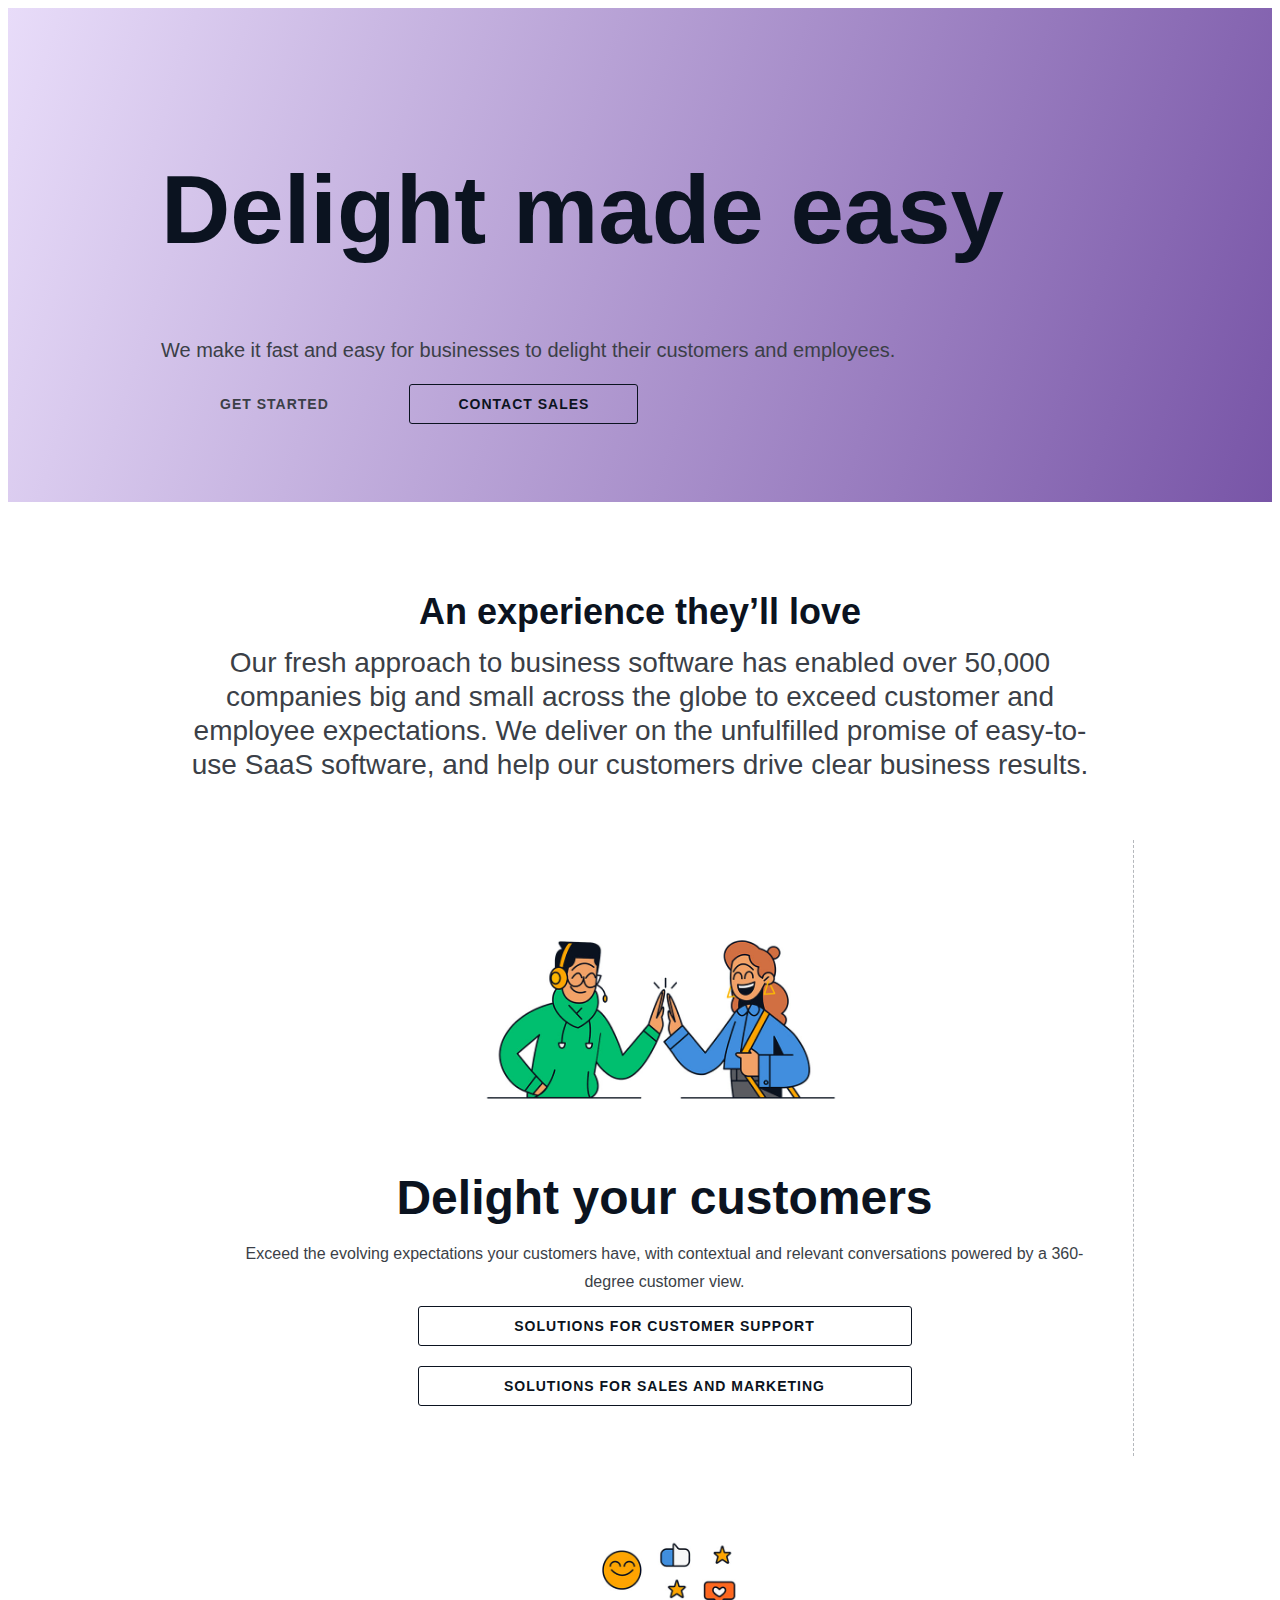
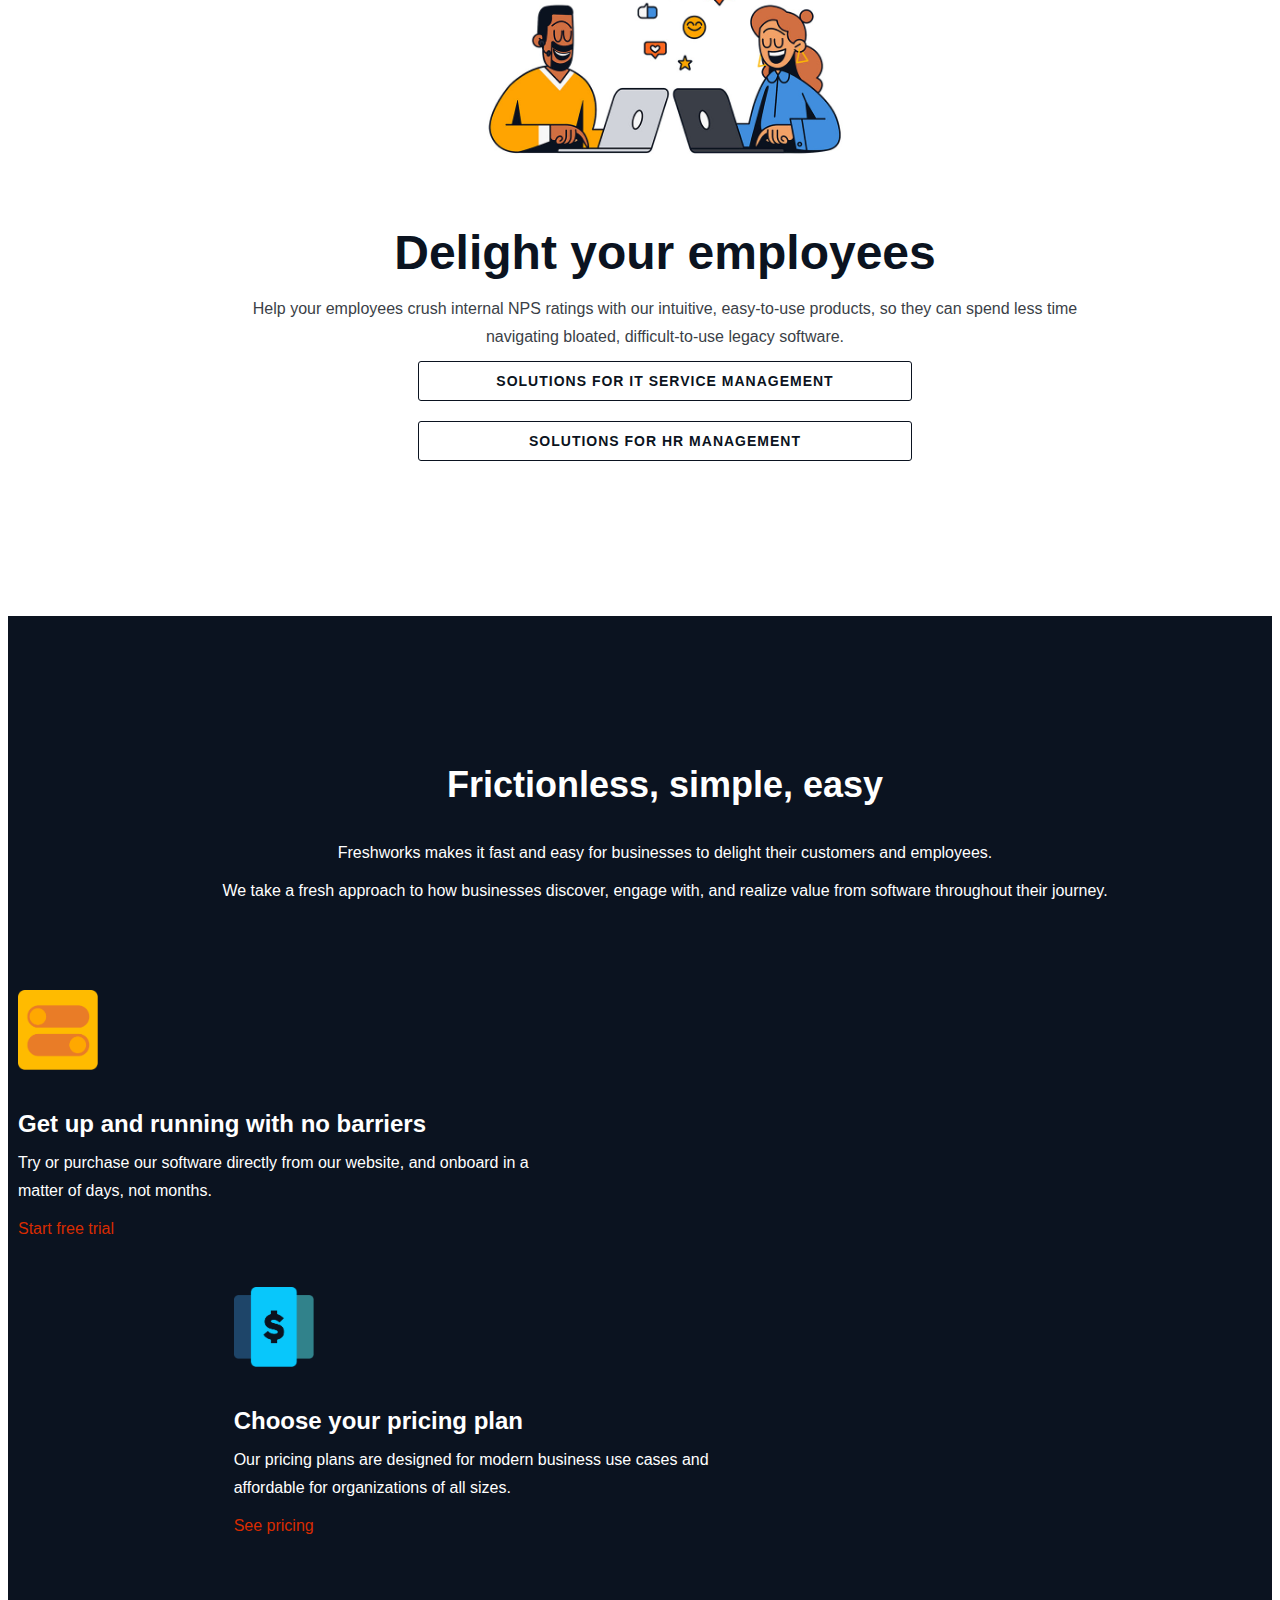
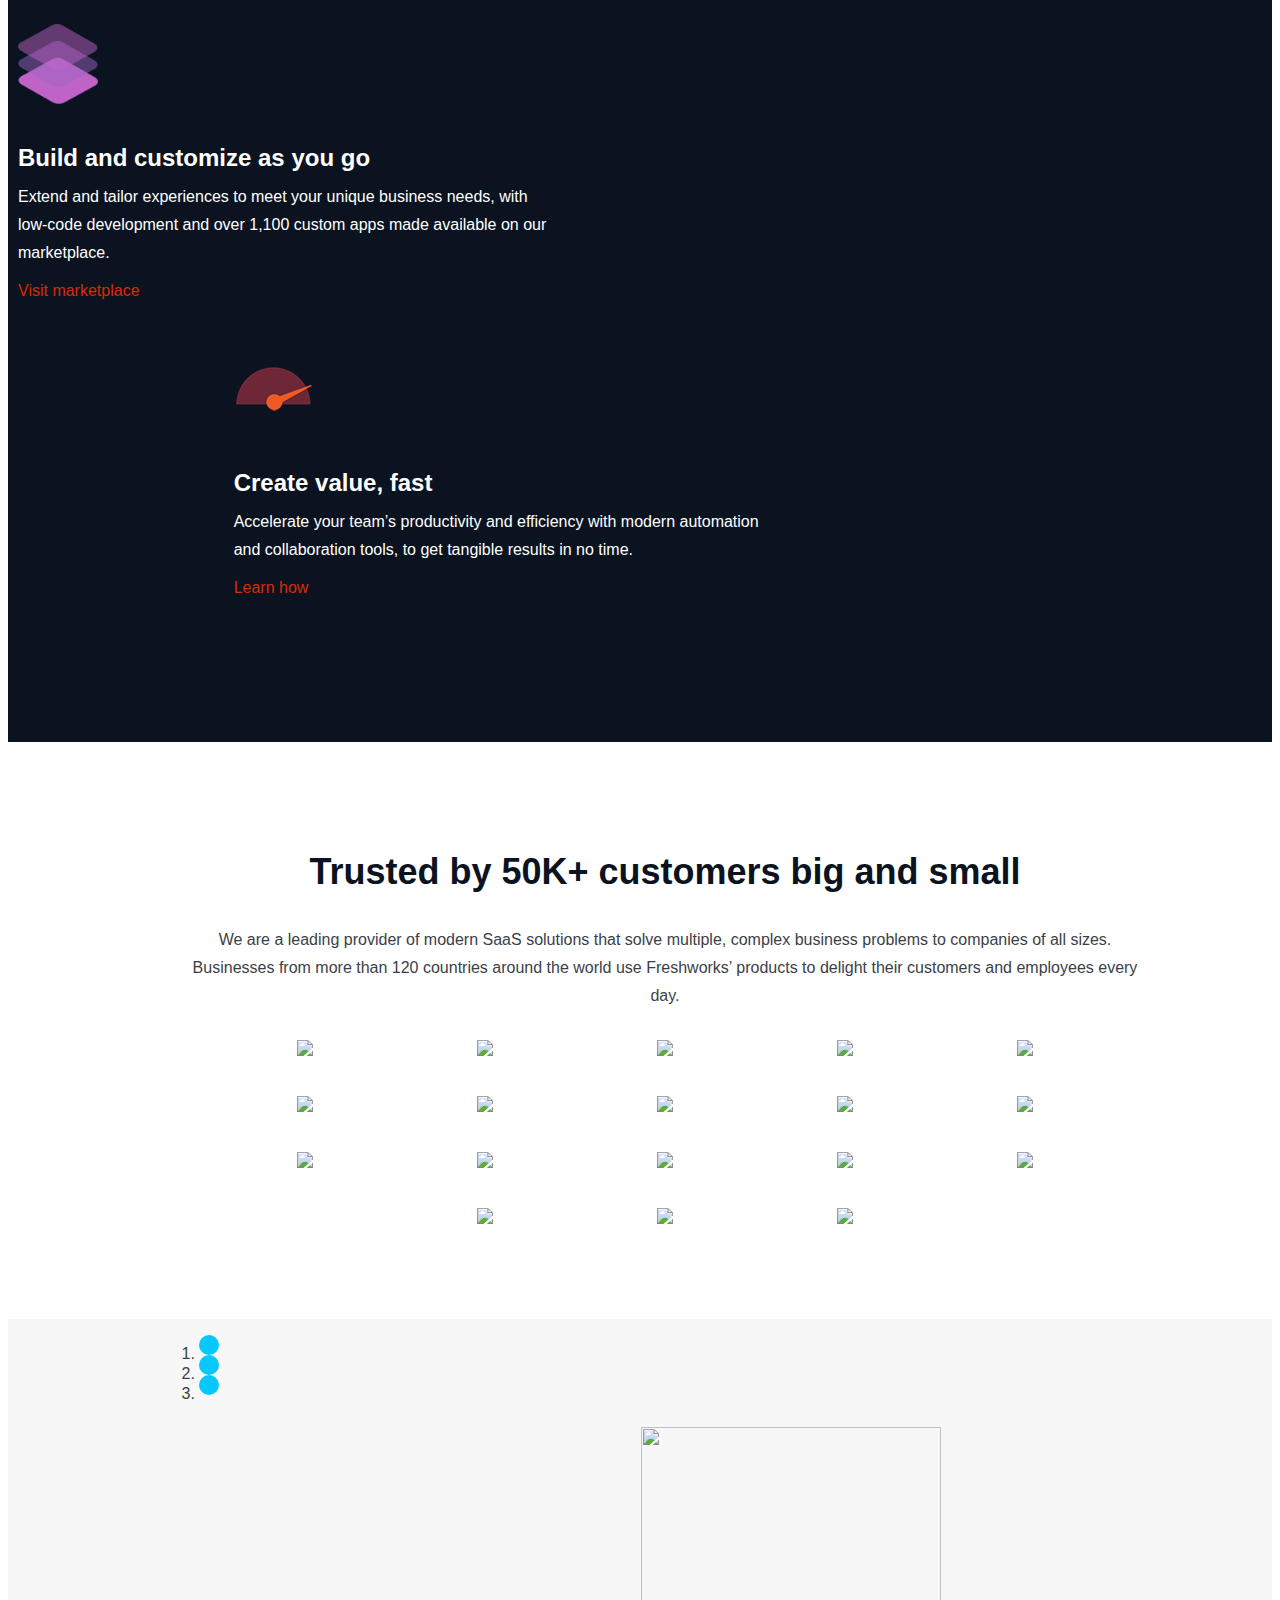
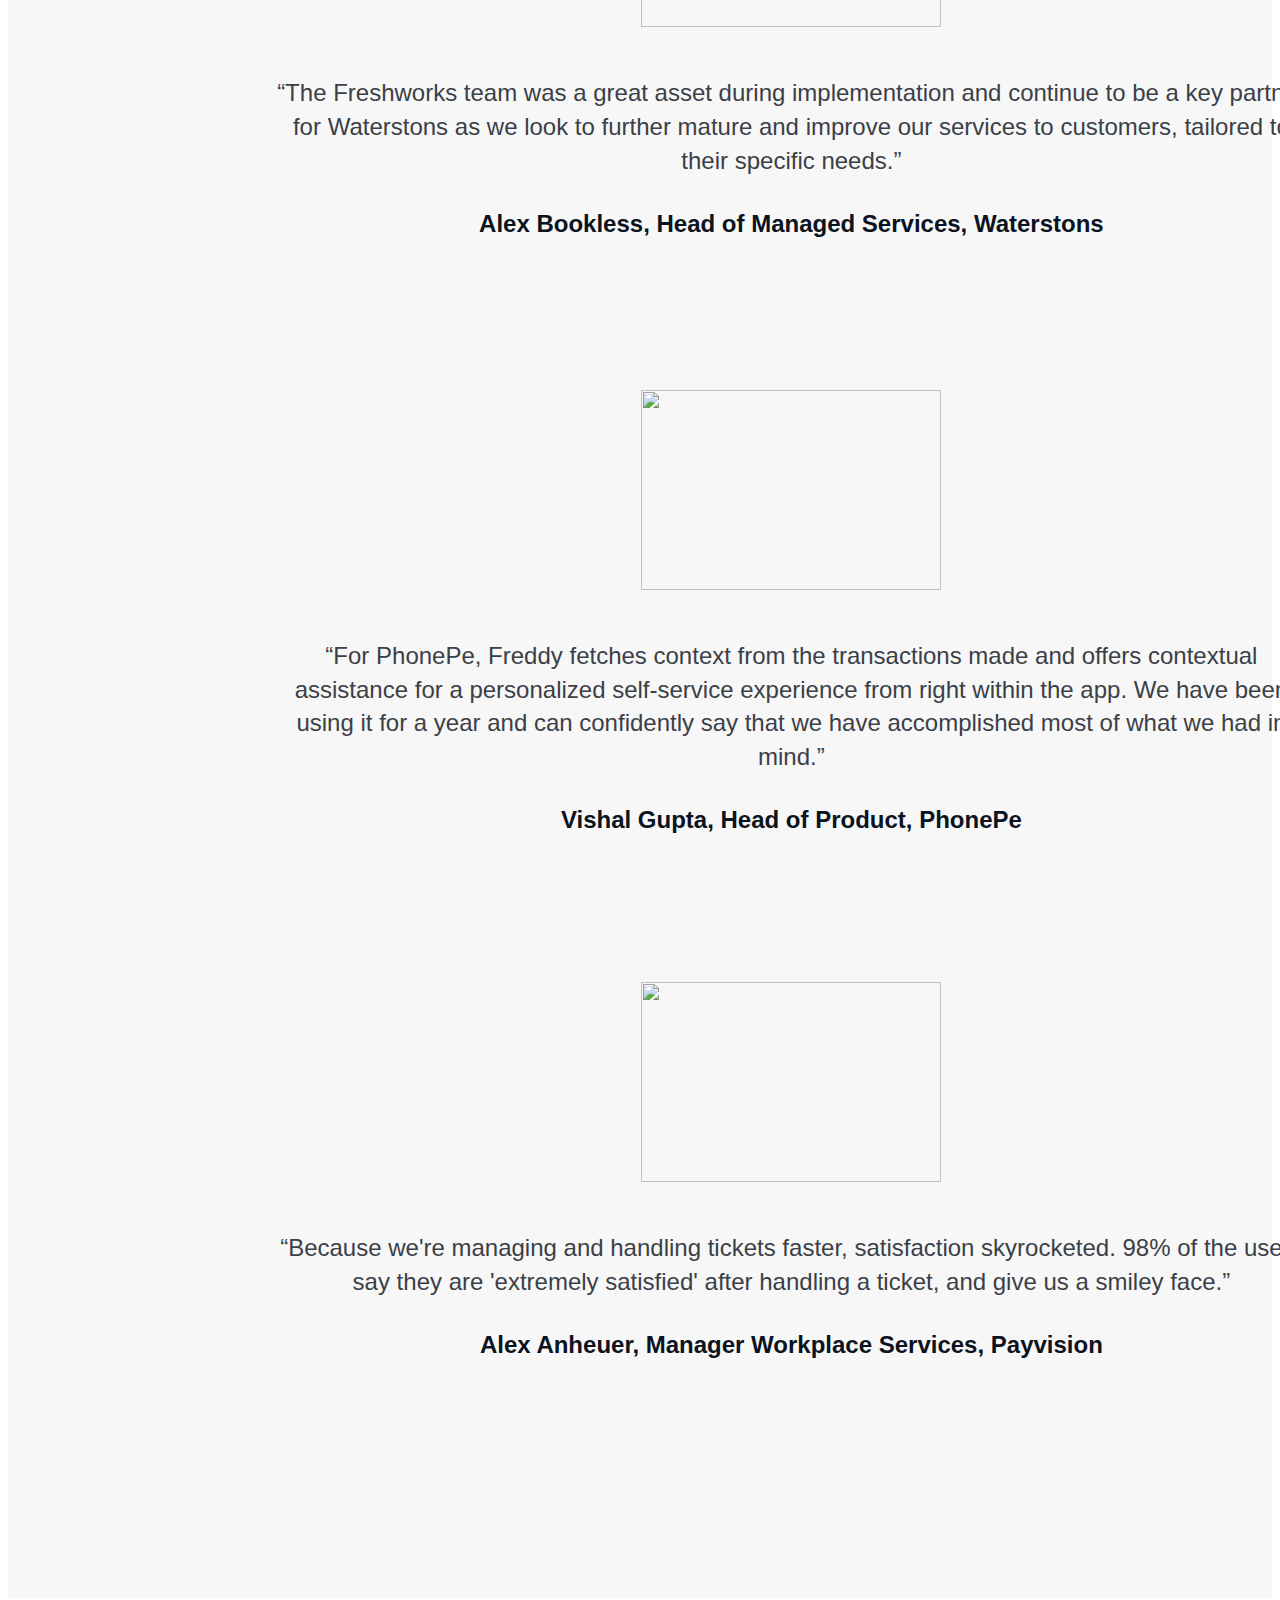
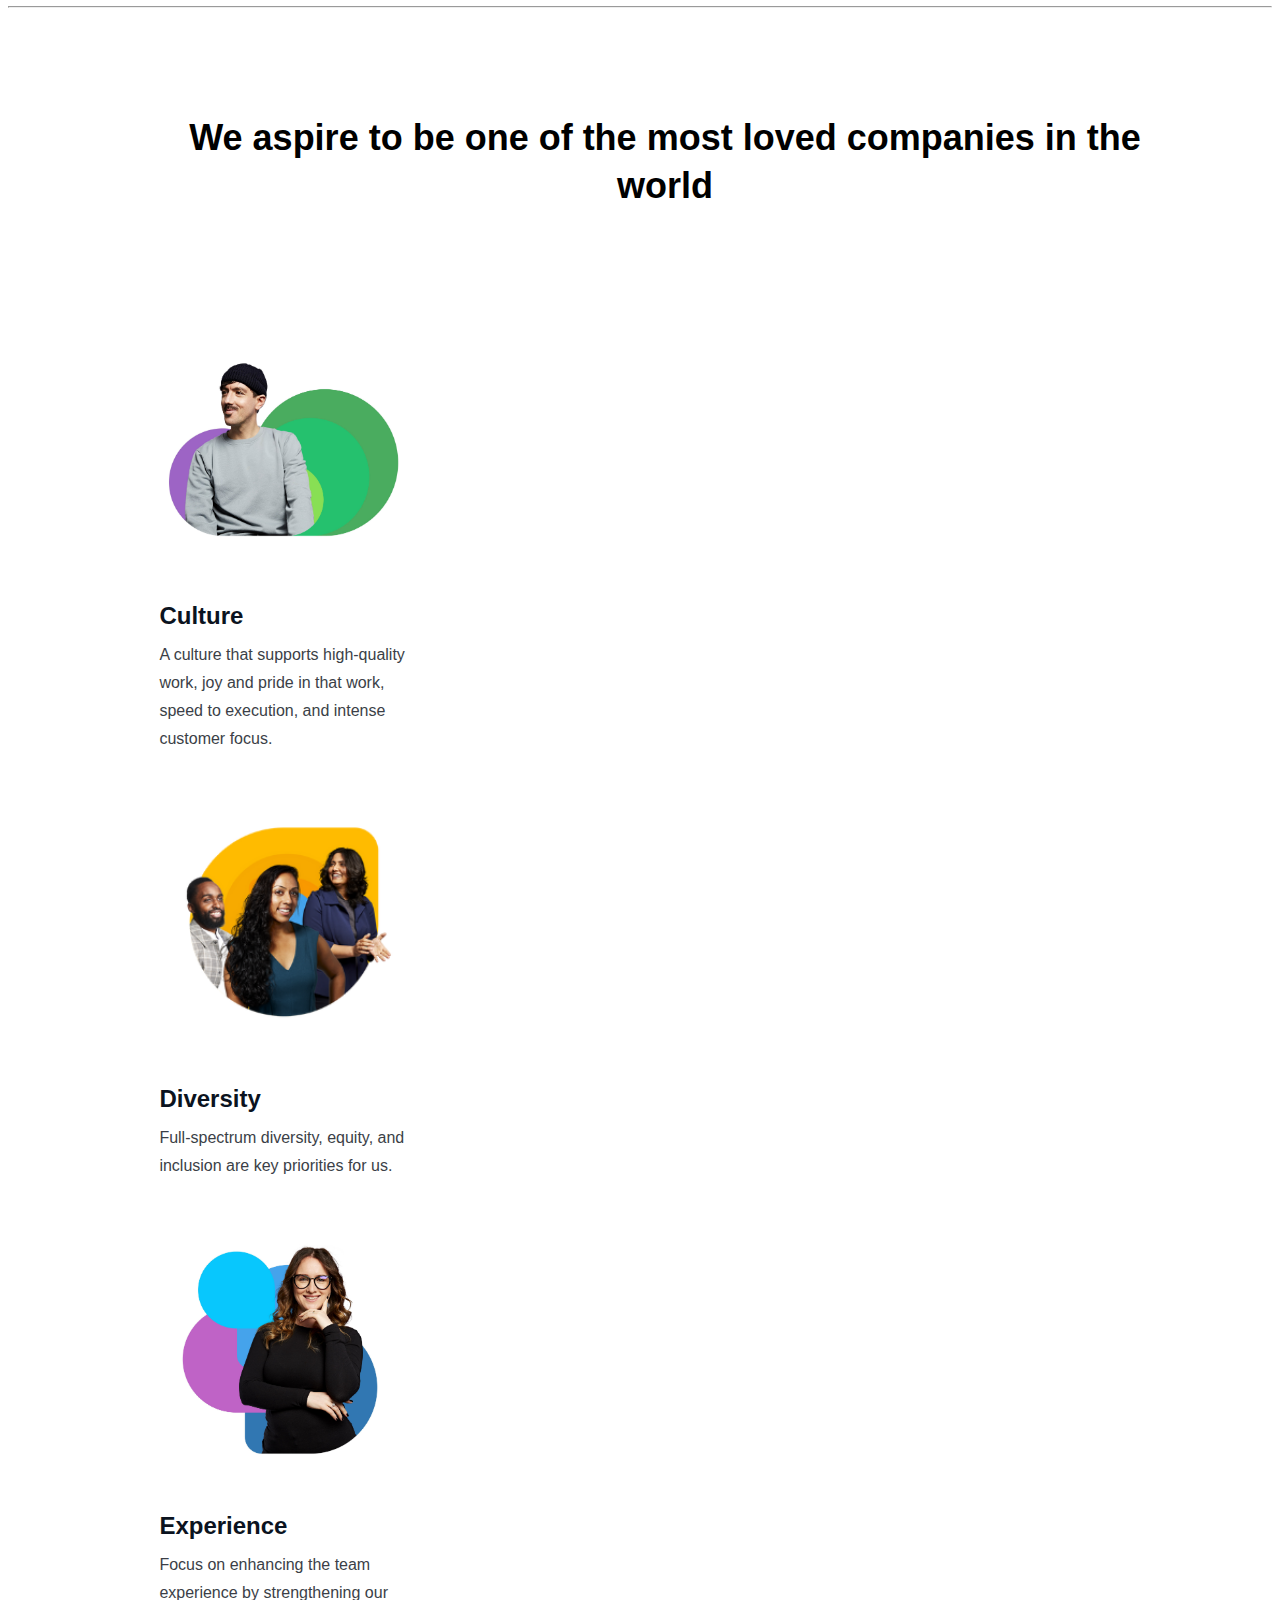
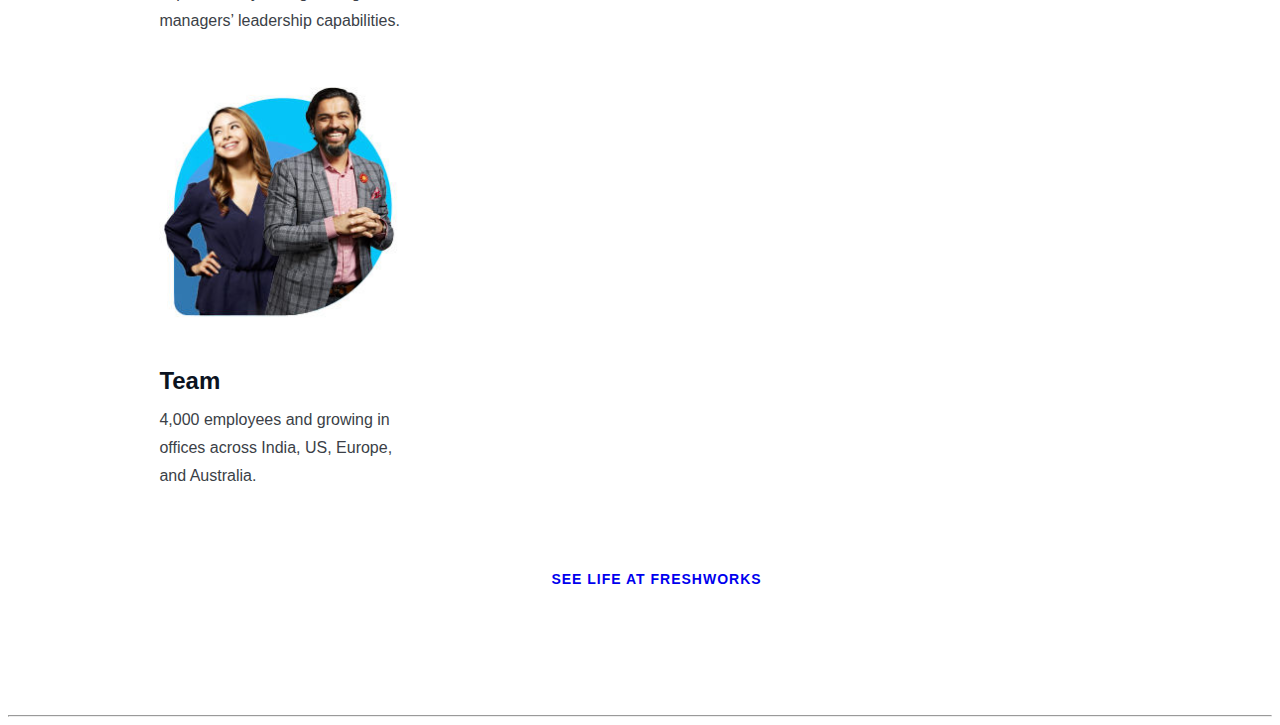
==== index.html @ 9b065e80 "section 6 updated" ====
<!DOCTYPE html>
<html lang="en">

<head>
    <meta charset="UTF-8">
    <meta http-equiv="X-UA-Compatible" content="IE=edge">
    <meta name="viewport" content="width=device-width, initial-scale=1.0 shrink-to-fit=no">
    <title>Freshworks</title>

    <!-- bootstrap scripts -->
    <link href="https://cdn.jsdelivr.net/npm/bootstrap@5.0.1/dist/css/bootstrap.min.css" rel="stylesheet"
        integrity="sha384-+0n0xVW2eSR5OomGNYDnhzAbDsOXxcvSN1TPprVMTNDbiYZCxYbOOl7+AMvyTG2x" crossorigin="anonymous">
    <script src="https://cdn.jsdelivr.net/npm/@popperjs/core@2.9.2/dist/umd/popper.min.js"
        integrity="sha384-IQsoLXl5PILFhosVNubq5LC7Qb9DXgDA9i+tQ8Zj3iwWAwPtgFTxbJ8NT4GN1R8p"
        crossorigin="anonymous"></script>
    <script src="https://cdn.jsdelivr.net/npm/bootstrap@5.0.1/dist/js/bootstrap.min.js"
        integrity="sha384-Atwg2Pkwv9vp0ygtn1JAojH0nYbwNJLPhwyoVbhoPwBhjQPR5VtM2+xf0Uwh9KtT"
        crossorigin="anonymous"></script>

    <!-- css style sheets -->
    <link rel="stylesheet" href="css/styles.css">
    <link rel="stylesheet" href="css/carousel.css">

    <!--font awesome-->
    <script src="https://kit.fontawesome.com/db76c3a070.js" crossorigin="anonymous"></script>
    <script>
        var slideIndex = 1;
        showSlides(slideIndex);

        function plusSlides(n) {
            showSlides(slideIndex += n);
        }

        function currentSlide(n) {
            showSlides(slideIndex = n);
        }

        function showSlides(n) {
            var i;
            var slides = document.getElementsByClassName("mySlides");
            var dots = document.getElementsByClassName("dot");
            if (n > slides.length) { slideIndex = 1 }
            if (n < 1) { slideIndex = slides.length }
            for (i = 0; i < slides.length; i++) {
                slides[i].style.display = "none";
            }
            for (i = 0; i < dots.length; i++) {
                dots[i].className = dots[i].className.replace(" active", "");
            }
            slides[slideIndex - 1].style.display = "block";
            dots[slideIndex - 1].className += " active";
        }
    </script>
</head>

<body>
    <section class="class1">
        <div style="height: 100; width: 100%;" class="bg-img"></div>
        <div class="std-page">
            <div class="row start">
                <div class="col-md-6">
                    <h1>Delight made easy</h1>
                    <p class="start-text">We make it fast and easy for businesses to delight their customers and
                        employees.</p>
                    <div class="mt-md">
                        <a class="button btn btn-dark">GET STARTED</a>
                        <a class="button  btn btn-outline-dark">CONTACT SALES</a>
                    </div>
                </div>
                <div class="col-md-6">
                    <img class="img-fluid responsive original-img fadein" src="images/girl-with-phone.png" alt="">
                </div>
            </div>
        </div>
    </section>
    <section class="class2">
        <div class="container">
            <h2 class="align-h2">An experience they’ll love</h2>
            <p class="para-section-2">Our fresh approach to business software has enabled over 50,000 companies big and
                small across the globe
                to
                exceed customer and employee expectations. We deliver on the unfulfilled promise of easy-to-use SaaS
                software, and help our customers drive clear business results.</p>
            <div class="std-page container">
                <div class="row row-margin">
                    <div class="col-lg-6 divider-right mb-md">
                        <div class="wrap wrap-no-hover two-column">
                            <div style="overflow: hidden;" class="wrap-section-2-img"><img
                                    style=" max-width: 100%; height: auto; " class="responsive"
                                    src="images/customers.jpg" alt="customers"></div>
                            <h2 class="h2-section2 align-h2">Delight your customers</h2>
                            <p>Exceed the evolving expectations your customers have, with contextual and relevant
                                conversations
                                powered by a 360-degree customer view.</p>
                            <a href="#" class="button btn btn-outline-primary btn-lg btn-block btn-white">SOLUTIONS FOR
                                CUSTOMER SUPPORT</a>
                            <a href="#" class="button btn btn-outline-primary btn-lg btn-block btn-white">SOLUTIONS FOR
                                SALES AND MARKETING</a>
                        </div>

                    </div>
                    <div class="col-lg-6 mb-md">
                        <div class="wrap wrap-no-hover two-column">
                            <div style="overflow: hidden;" class="wrap-section-2-img"><img
                                    style=" max-width: 100%; height: auto; " class="responsive"
                                    src="images/employees.jpg" alt="employees"></div>
                            <h2 class="h2-section2 align-h2">Delight your employees</h2>
                            <p>Help your employees crush internal NPS ratings with our intuitive, easy-to-use products,
                                so
                                they
                                can spend less time navigating bloated, difficult-to-use legacy software.</p>
                            <a href="#" class="button btn btn-outline-primary btn-lg btn-block btn-white">SOLUTIONS FOR
                                IT SERVICE MANAGEMENT</a>
                            <a href="#" class="button btn btn-outline-primary btn-lg btn-block btn-white">SOLUTIONS FOR
                                HR MANAGEMENT</a>
                        </div>


                    </div>
                </div>
            </div>
        </div>
    </section>
    <!-- --------------------------------SECTION 3  STARTS---------------------------------- -->
    <section class="class3  section-3-spacing">
        <div class="space std-page container ">
            <div class="sec3-heading">
                <h2>Frictionless, simple, easy</h2>
                <p>Freshworks makes it fast and easy for businesses to delight their customers and
                    employees.</p>
                <p>We take a fresh approach to how businesses discover, engage with, and realize
                    value from software throughout their journey.</p>
            </div>
            <div class="row row-margin">
                <div class=" col-md-5  l-col-widget ">
                    <img class="col-image col-image-small" src="images/free-trial.png">
                    <div class="  ">
                        <h4>Get up and running with no barriers</h4>
                        <p>Try or purchase our software directly from our website, and onboard in a matter of days, not
                            months.</p>
                        <p><a href="#"><span class="forward-link link mt-xs">Start
                                    free trial <i class="icon fas fa-arrow-right"></i></span></a></p>
                    </div>
                </div>
                <div class="col-md-5  l-col-widget  col-md-offset-2 ">
                    <img class="col-image col-image-small" src="images/pricing.png">
                    <div class="  ">
                        <h4>Choose your pricing plan</h4>
                        <p>Our pricing plans are designed for modern business use cases and affordable for organizations
                            of all sizes.</p>

                        <p><a href="#"><span class="forward-link link mt-xs">See
                                    pricing <i class="icon fas fa-arrow-right"></i></span></a></p>
                    </div>
                </div>
            </div>
            <div class="row row-margin">
                <div class="col-md-5 l-col-widget ">
                    <img class="col-image col-image-small" src="images/marketplace.png">
                    <div class="  ">
                        <h4>Build and customize as you go</h4>
                        <p>Extend and tailor experiences to meet your unique business needs, with low-code development
                            and over 1,100 custom apps made available on our marketplace.</p>
                        <p><a href="#"><span class="forward-link link mt-xs">Visit&nbsp;marketplace <i
                                        class="icon fas fa-arrow-right"></i></span></a></p>
                    </div>
                </div>
                <div class="col-md-5 l-col-widget  col-md-offset-2">
                    <img class="col-image col-image-small" src="images/efficiency.png">
                    <div class="  ">
                        <h4>Create value, fast</h4>
                        <p>Accelerate your team’s productivity and efficiency with modern automation and collaboration
                            tools, to get tangible results in no time.</p>
                        <p><a href="#"><span class="forward-link link mt-xs">Learn
                                    how <i class="icon fas fa-arrow-right"></i></span></a></p>
                    </div>
                </div>
            </div>
        </div>
    </section>
    <!-- --------------------------------SECTION 3  ENDS---------------------------------- -->

    <!-- --------------------------------SECTION 4  STARTS---------------------------------- -->

    <section class="class4 ">
        <div class="std-page container sec-width">
            <div class="l-section-heading align-center">
                <h2>Trusted by 50K+ customers big and small</h2>
                <p>We are a leading provider of modern SaaS solutions that solve multiple, complex business problems to
                    companies of all sizes. Businesses from more than 120 countries around the world use Freshworks’
                    products to delight their customers and employees every day.</p>
            </div>
            <div class="banners">
                <div class="banner">
                    <div class="lazy-image-wrapper loaded" style="">
                        <img class="original-image fadeIn   " src="images/logo-pearson.png ">
                    </div>
                </div>
                <div class="banner">
                    <div class="lazy-image-wrapper loaded" style="">
                        <img class="original-image fadeIn   " src="images/logo-brewdog.png">
                    </div>
                </div>
                <div class="banner">
                    <div class="lazy-image-wrapper loaded" style="">
                        <img class="original-image fadeIn   " src="images/logo-bridgestone.png">
                    </div>
                </div>
                <div class="banner">
                    <div class="lazy-image-wrapper loaded" style="">
                        <img class="original-image fadeIn   " src="images/logo-buying-show.png">
                    </div>
                </div>
                <div class="banner">
                    <div class="lazy-image-wrapper loaded" style="">
                        <img class="original-image fadeIn   " src="images/logo-klarna.png">
                    </div>
                </div>
                <div class="banner">
                    <div class="lazy-image-wrapper loaded" style="">
                        <img class="original-image fadeIn   " src="images/logo-vicemg.png">
                    </div>
                </div>
                <div class="banner">
                    <div class="lazy-image-wrapper loaded" style="">
                        <img class="original-image fadeIn   " src="images/logo-deichmann.png">
                    </div>
                </div>
                <div class="banner">
                    <div class="lazy-image-wrapper loaded" style="">
                        <img class="original-image fadeIn   " src="images/logo-waterstons.png">
                    </div>
                </div>
                <div class="banner">
                    <div class="lazy-image-wrapper loaded" style="">
                        <img class="original-image fadeIn   " src="images/logo-fiverr.png">
                    </div>
                </div>
                <div class="banner">
                    <div class="lazy-image-wrapper loaded" style="">
                        <img class="original-image fadeIn   " src="images/logo-exabytes.png">
                    </div>
                </div>
                <div class="banner">
                    <div class="lazy-image-wrapper loaded" style="">
                        <img class="original-image fadeIn   " src="images/logo-GF.png">
                    </div>
                </div>
                <div class="banner">
                    <div class="lazy-image-wrapper loaded" style="">
                        <img class="original-image fadeIn   " src="images/logo-multichoice.png">
                    </div>
                </div>
                <div class="banner">
                    <div class="lazy-image-wrapper loaded" style="">
                        <img class="original-image fadeIn   " src="images/logo-bluenile.png">
                    </div>
                </div>
                <div class="banner">
                    <div class="lazy-image-wrapper loaded" style="">
                        <img class="original-image fadeIn   " src="images/logo-teamviewer.png">
                    </div>
                </div>
                <div class="banner">
                    <div class="lazy-image-wrapper loaded" style="">
                        <img class="original-image fadeIn   " src="images/logo-engel.png">
                    </div>
                </div>
                <div class="banner">
                    <div class="lazy-image-wrapper loaded" style="">
                        <img class="original-image fadeIn   " src="images/logo-itv.png">
                    </div>
                </div>
                <div class="banner">
                    <div class="lazy-image-wrapper loaded" style="">
                        <img class="original-image fadeIn   " src="images/logo-delivery.png">
                    </div>
                </div>
                <div class="banner">
                    <div class="lazy-image-wrapper loaded" style="">
                        <img class="original-image fadeIn   " src="images/logo-katz-media.png">
                    </div>
                </div>
            </div>
        </div>
    </section>
    <!-- --------------------------------SECTION 4  ENDS---------------------------------- -->

    <!-- --------------------------------SECTION 5 STARTS---------------------------------- -->

    <section class=" sec-pb light-grey">
        <div class="class5 std-page container align-center">
            <div id="carouselExampleDark" class="carousel testimonial-home carousel-dark slide" data-bs-ride="carousel">

                <ol class="carousel-indicators">
                    <li data-bs-target="#carouselExampleDark" data-bs-slide-to="0" class="active" aria-current="true"
                        aria-label="Slide 1"></li>
                    <li data-bs-target="#carouselExampleDark" data-bs-slide-to="1" aria-label="Slide 2"></li>
                    <li data-bs-target="#carouselExampleDark" data-bs-slide-to="2" aria-label="Slide 3"></li>
                </ol>
                <div class="carousel-inner" style="height: 467.516px;">
                    <div class="carousel-item active" data-bs-interval="10000" style="height: 483.516px;">
                        <div class="row testimonial-card all-center">
                            <div class="col-md-12 testimonial-content">
                                <div class="testimonial-logo all-center">
                                    <!-- <img src="images/asset6.png" alt=""> -->
                                    <img style="width:300px;height:200px" class="img-fluid user-logo"
                                        src="images/user-logo1.PNG" alt="">
                                    <!-- <img src="images/asset7.png" alt=""> -->
                                </div>
                                <p class="testimonial-quote">
                                    “The Freshworks team was a great asset during implementation and continue to be a
                                    key partner for Waterstons as we look to further mature and improve our services to
                                    customers, tailored to their specific needs.”
                                </p>
                                <div class="col-md-10 col-md-offset-1 testimonial-author">
                                    <h6 class="author-name align-center">Alex Bookless, Head of Managed Services,
                                        Waterstons</h6>
                                </div>
                            </div>
                        </div>



                    </div>
                    <div class="carousel-item" data-bs-interval="2000">
                        <div class="row testimonial-card all-center">
                            <div class="col-md-12 testimonial-content">
                                <div class="testimonial-logo all-center">
                                    <!-- <img src="images/asset6.png" alt=""> -->
                                    <img style="width:300px;height:200px" class="img-fluid user-logo"
                                        src="images/user-logo2.PNG" alt="">
                                    <!-- <img src="images/asset7.png" alt=""> -->
                                </div>
                                <p class="testimonial-quote">
                                    “For PhonePe, Freddy fetches context from the transactions made and offers
                                    contextual assistance for a personalized self-service experience from right within
                                    the app. We have been using it for a year and can confidently say that we have
                                    accomplished most of what we had in mind.”
                                </p>
                                <div class="col-md-10 col-md-offset-1 testimonial-author">
                                    <h6 class="author-name align-center">Vishal Gupta, Head of Product, PhonePe</h6>
                                </div>
                            </div>
                        </div>


                    </div>
                    <div class="carousel-item">

                        <div class="row testimonial-card all-center">
                            <div class="col-md-12 testimonial-content">
                                <div class="testimonial-logo all-center">
                                    <!-- <img src="images/asset6.png" alt=""> -->
                                    <img style="width:300px;height:200px" class="img-fluid user-logo"
                                        src="images/user-logo3.PNG" alt="">
                                    <!-- <img src="images/asset7.png" alt=""> -->
                                </div>
                                <p class="testimonial-quote">
                                    “Because we're managing and handling tickets faster, satisfaction skyrocketed. 98%
                                    of the users say they are 'extremely satisfied' after handling a ticket, and give us
                                    a smiley face.”
                                </p>
                                <div class="col-md-10 col-md-offset-1 testimonial-author">
                                    <h6 class="author-name align-center">Alex Anheuer, Manager Workplace Services,
                                        Payvision</h6>
                                </div>
                            </div>
                        </div>

                    </div>
                </div>

            </div>
        </div>
    </section>
    <!-- --------------------------------SECTION 5  ENDS---------------------------------- -->
    <hr>
    <!-- <section class="class6"></section> -->
    <section id="" class="class6" >
        <div class="std-page container ">
            <div class="sec6-heading">
                <h2 class="align-center">We aspire to be one of the most loved companies in the world</h2>
            </div>
            <div class="row align-left">
                <div class="l-col-widget  col-md-3   col-sm-6">
                    <img class="icon-text-image icon-text-image-medium"
                        src="images/culture.jpg">
                    <div class="  feature-description-text-d">
                        <h4>Culture</h4>
                        <p>A culture that supports high-quality work, joy and pride in that work, speed to execution,
                            and intense customer focus.</p>
                    </div>
                </div>
                <div class="l-col-widget   col-md-3  col-sm-6">
                    <img class="icon-text-image icon-text-image-medium"
                        src="images/diversity.png">
                    <div class="  ">
                        <h4>Diversity</h4>
                        <p>Full-spectrum diversity, equity, and inclusion are key priorities for us.</p>
                    </div>
                </div>
                <div class="l-col-widget  col-md-3 col-sm-6">
                    <img class="icon-text-image icon-text-image-medium"
                        src="images/experience.jpg">
                    <div class="  ">
                        <h4>Experience</h4>
                        <p>Focus on enhancing the team experience by strengthening our managers’ leadership
                            capabilities.</p>
                    </div>
                </div>
                <div class="l-col-widget  col-md-3 col-sm-6">
                    <img class="icon-text-image icon-text-image-medium"
                        src="images/Team.jpg">
                    <div class="  ">
                        <h4>Team</h4>
                        <p>4,000 employees and growing in offices across India, US, Europe, and Australia.</p>
                    </div>
                </div>
            </div>
            <div class="align-center ">
                <a  class="button btn btn-dark button-space"  href="#"> See life
                    at freshworks</a>
            </div>
        </div>
    </section>
    <hr>
    <section class="class7"></section>
    <section class="class8"></section>
</body>

</html>
---- css/styles.css ----
/* *,::after,::before{
  box-sizing:inherit;
} */
body {
  font-family: Helvetica, sans-serif;
  font-weight: 400;
  font-style: normal;
  font-size: 1rem;
  line-height: 1.75;
  color: #3b3f47;
}
p {
  font-family: Helvetica, sans-serif;
  font-weight: 400;
  font-style: normal;
  font-size: 1rem;
  line-height: 1.75;
  color: #3b3f47;
  margin: 10px 0;
}
h1 {
  font-family: Helvetica, sans-serif;
  font-size: 6rem;
  line-height: 1.1;
  font-weight: 700;
  color: #0b1320;
  font-style: normal;
}
h2 {
  font-size: 1.75rem;
  line-height: 2.125rem;
  line-height: 1.25;
  font-family:  Helvetica, sans-serif;
  font-weight: 700;
  font-style: normal;
  color: #0b1320;
}
h3,
h4 {
  font-size: 1.5rem;
  line-height: 1.25;
}
h4 ,h6  {
  font-weight: 500;
  color: #0b1320;
  font-family: Helvetica, sans-serif;
  font-weight: 600;
  font-style: normal;
  margin: 10px 0;
}
img {
  width: 100%;
  max-width: 45rem;
  margin: auto;
}
/* SECTION 1----STARTING PART(start) */
.std-page {
  margin-left: auto;
  margin-right: auto;
  width: 100%;
}
.class1 {
  /* margin-top: 100px;
  margin-right: 100px; */
  position: relative;
}

.start {
  margin: 0% 12.1% 0%;
  padding-top: 6%;
}
.start-left-box {
  /* padding: 0 100px 40px; */
  padding: 0px 100px 100px;
  position: relative;
  bottom: 50px;
}
.start-right-img {
  text-align: left;
  justify-content: center;
}

.start-text {
  font-family: Helvetica, sans-serif;
  font-weight: 400;
  font-style: normal;
  font-size: 1.25rem;
  line-height: 1.4;
  color: #3b3f47;
}
.start-text > p {
  color: #3b3f47;
  font-size: 0.875rem;
  margin: 0;
}
.bg-img {
  /* background-image: url("../../images/bg-img.png"); */
  background: linear-gradient(
    108deg,
    rgba(232, 220, 249, 1) 0%,
    rgba(120, 85, 167, 1) 100%
  );
  background-size: cover !important;
  position: absolute;
  width: 100%;
  bottom: 0;
  top: 0;
  background-repeat: no-repeat;
  background-size: cover;
  z-index: -9;
}
.responsive img {
  width: 100%;
  height: auto;
}
.wrap-img {
  position: relative;
  overflow: hidden;
  transform: translateZ(0);
  filter: blur(2px);
  line-height: 0;
  margin-top: -97px;
  right: 100px;
  /* animation: blur 2s linear 0.25s ; */
}
.wrap-img .img-align-bottom {
  position: absolute;
  bottom: 100px;
  vertical-align: bottom;
}
.wrap-img.loaded {
  filter: blur(0);
  background-image: none !important;
}
/* .wrap-img .original-img {
  position: absolute;
  top: 0;
  opacity: 0;
  z-index: -100;
} */
.fadein {
  animation: fadein 125ms ease-in;
}
@keyframes fadein {
  0% {
    opacity: 0;
  }
  100% {
    opacity: 1;
  }
}
/* BUTTONS */
.mt-md {
  margin-top: 20px;
}
a,
a:focus,
a:visited {
  text-decoration: none;
}

.button {
  text-transform: uppercase;
  margin: 0 17px 0 0;
  padding: 5px 21px;
  font-family: Helvetica, sans-serif;
  font-weight: 600;
  font-size: 14px;
  line-height: 28px;
  font-style: normal;
  cursor: pointer;
  border: none;
  outline: 0;
  border-radius: 3px;
  text-align: center;
  letter-spacing: 1px;
  text-transform: uppercase;
  display: inline-block;
  transition: background-color 0.15s ease-in;
  white-space: normal;
  min-width: 185px;
}
.button.btn-dark {
  line-height: 29px;
}
.btn-outline-dark {
  color: #0b1320;
  border-color: #0b1320;
  border-style: solid;
  border-width: 1px;
  font-size: 0.875rem;
}
.btn-outline-dark:hover {
  /* padding: 8px 28px; */
  border: 2px solid #0b1320;
  background-color: transparent;
  color: #0b1320;
}

.btn-dark:hover {
  background-color: #202738;
}
/* END OF BUTTONS */

/* RESPONSIVE STARTER PART */
@media only screen and (min-width: 446px) {
  .button {
    display: inline-block;
  }
}
@media only screen and (max-width: 506px) {
  .btn-outline-dark {
    margin-bottom: 100px;
  }
}

@media only screen and (max-width: 940px) {
  h1 {
    font-size: 2.625rem;
    line-height: 1.29;
  }
  .bg-img {
    width: 500px;
  }
  .start-left-box {
    padding: 0%;
  }
  .btn-outline-dark {
    margin-top: 10px;
    margin-bottom: 10px;
  }
}
@media only screen and (max-width: 1226px) and (min-width: 960px) {
  .start-left-box {
    /* padding-right: 3%; */
  }
  .btn-outline-dark {
    margin-top: 10px;
    margin-bottom: 50px;
  }
}
@media only screen and (min-width: 960px) /*60rem*/ {
  h1 {
    /* font-size: 2.625rem; */
    line-height: 1.29;
  }
  /* .std-page{
    max-width: 1140px;
  } */
  .start-left-box {
    padding-right: 3%;
  }
  h2 {
    font-size: 2.25rem;
    line-height: 1.33;
  }
  h3 {
    font-size: 1.75rem;
    line-height: 1.14;
  }
}

@media only screen and (min-width: 1226px) {
  .button {
    margin-bottom: 50px;
  }
  .btn-2 {
    margin-bottom: -50px;
  }
}

.l-col-widget {
  margin-bottom: 40px;
}

/* SECTION 2  */
.class2 {
  margin: 6% 12.1%;
  text-align: center;
}

.container {
  margin-right: auto;
  margin-left: auto;
  padding-left: 25px;
  padding-right: 25px;
}
.container:after,
.container:before {
  content: " ";
  display: table;
}
.align-h2 {
  margin: 10px 0;
}
.para-section-2 {
  font-size: 1rem;
  margin-bottom: 20px;
  line-height: 28px;
  color: #3b3f47;
  text-align: center;
  /* justify-content: space-between; */
}

@media only screen and (min-width: 960px) {
  .para-section-2 {
    font-size: 28px;
    line-height: 34px;
  }
}

.row:after,
.row:before {
  content: " ";
  display: table;
}

.row-margin {
  margin-left: -15px;
  margin-right: -15px;
}

.wrap-section-2-img img {
  width: 370px;
  height: 278px;
  max-width: 370px;
}
.divider-right {
  border-right: 1px dashed rgba(11, 19, 32, 0.3);
}
.mb-md {
  margin-top: 38px;
  margin-bottom: 30px;
}
.col-lg-6 {
  padding: 0 15px;
}
.wrap {
  padding: 30px;
  transition: all 0.3s;
}
.h2-section2::before {
  box-sizing: inherit;
}
.h2-section2 {
  font-size: 3rem;
  font-weight: 600;
}
.h2-section2::after {
  box-sizing: inherit;
}
/*buttons section 2*/

@media only screen and (min-width: 960px) {
  .two-column .button {
    width: 90%;
  }
}
.two-column .button {
  width: 100%;
  margin: 0 auto 20px;
  max-width: 450px;
}

.btn-white {
  /* padding: 9px 29px; */
  font-size: 0.875rem;
  background: 0 0;
  border-style: solid;
  border-width: 1px;
  color: #0b1320;
  border-color: #0b1320;
}

.btn-white:hover {
  padding: 8px 28px;
  border: 2px solid #0b1320;
  color: #0b1320;
  background-color: transparent;
}
@media only screen and (max-width: 991px) {
  .divider-right {
    border: none;
  }
  .class2 {
    margin: 6% 5%;
  }
}

@media only screen and (max-width: 700px) {
  .class2 {
    margin: 6% 3%;
  }
  .container {
    padding: 0 0;
  }
}

/* ----------------SECTION 3--------------------- */
.class3 {
  color: #fff;
  background-color: #0b1320;
}
.class3 p,
.class3 h4 {
  color: #fff;
}
.space {
  margin-right: 0 12.1%;
}
.section-3-spacing {
  padding-top: 115px;
  padding-bottom: 100px;
}
.sec3-heading {
  text-align: center;
  position: relative;
  color: #fff;
  padding-bottom: 40px;
}
.sec3-heading h2,
.sec3-heading p {
  color: #fff;
}

.align-center {
  text-align: center;
}
@media only screen and (min-width: 960px) {
  .sec3-heading {
    padding-bottom: 31px;
  }
  
  .l-col-widget {
    margin-top: 44px;
  }
}
@media only screen and (max-width: 960px) {
  .section-3-spacing {
    padding-top: 40px;
    padding-bottom: 40px;
  }
}
.link {
  cursor: pointer;
  font-size: 1rem;
  transition: color 0.15s ease-in;
  font-family: Helvetica, sans-serif;
  font-weight: 500;
  font-style: normal;
  line-height: 1;
  display: block;
}
.forward-link {
  color: #d82b00;
  display: inline-block;
  font-size: 16px;
  line-height: 16px;
  margin-top: 5px;
}
i.icon {
  color: #d82b00;
  font-size: 11px;
  left: 5px;
}
i:hover {
  /* transition: color .15s ease-in; */
  position: relative;
  transition: right 0.15s ease-in;
}

.col-image {
  width: 80px;
  margin-bottom: 20px;
}
.l-col-widget {
  margin-bottom: 40px;
}
@media (min-width: 768px) {
  .col-md-5 {
    width: 41.6666666667%;
  }
}
.col {
  position: relative;
  min-height: 1px;
  padding-left: 15px;
  padding-right: 15px;
}
@media (min-width: 768px) {
  .col-md-offset-2 {
    margin-left: 16.6666666667%;
  }
}

@media (min-width: 768px) {
  .col-md-5 {
    width: 41.6666666667%;
  }
}
/* SECTION 4  */
.sec-width {
  max-width: 1140px;
}
.class4 {
  margin: 6% 12.1%;
  text-align: center;
}
.banners {
  text-align: center;
  font-size: 0;
}
.banner {
  display: inline-block;
  width: 120px;
  margin: 12px;
}
.banner:nth-child(n + 13) {
  display: none;
}
@media only screen and (max-width: 991px) {
  .class4 {
    margin: 6% 5%;
  }
}
@media only screen and (max-width: 700px) {
  .class4 {
    margin: 6% 3%;
  }
}
@media only screen and (min-width: 960px) {
  .banner {
    width: 140px;
    margin: 20px;
  }
  .banner:nth-child(n + 13) {
    display: inline-block;
  }
}

/* SECTION 6 */
.class6,.class5{
  margin: 6% 10%;
    text-align: center;
}
 .sec6-heading {
  color: #000;
}
.sec6-heading {
  text-align: center;
  position: relative;
  color: #000;

  padding-bottom: 40px;
}
.sec6-heading h2,
.sec6-heading p {
  color: #000;

}
@media only screen and (min-width: 960px){
  .sec6-heading {
    padding-bottom: 31px;
  }
}
@media (min-width: 768px){
  .col-sm-6 {
    width: 50%;
}
}
@media (min-width: 960px){
  .col-md-3 {
    width: 25%;
}
}



.icon-text-image.icon-text-image-medium {
  max-width: 248px;
  width: 100%;
}
.icon-text-image {
  margin-bottom: 20px;
}

.button-space {
  margin-top: 30px;
}
@media only screen and (min-width: 48rem){
  .button-space {
    margin-bottom: 40px;
}
}

@media only screen and (max-width: 48rem){
  .class6,.class5{
    margin: 6% 5%;
      text-align: center;
  }
}
.align-left{
  text-align: left;
}
---- css/carousel.css ----
.light-grey {
  background-color: #f7f7f7;
}

@media only screen and (min-width: 48rem) {
  .sec-pb {
    padding-bottom: 50px;
  }
}
.sec-pb {
  padding-bottom: 40px;
}
.carousel.testimonial-home {
  padding: 0 0 40px;
  margin-bottom: -49px;
}

.carousel {
  position: relative;
}
.carousel.testimonial-home .carousel-inner {
  box-shadow: none;
  background-color: inherit;
  height: auto !important;
}
@media only screen and (min-width: 48rem) {
  .carousel-inner {
    overflow: hidden;
  }
}

.carousel-inner {
  overflow: inherit;
  border-radius: 5px;
  background-color: #fff;
  box-shadow: 0 0 40px 0 rgb(0 0 0 / 10%);
}
.carousel-inner {
  position: relative;
  overflow: hidden;
  width: 100%;
}
.carousel.testimonial-home .carousel-inner .carousel-item {
  padding-top: 16px;
}

.carousel-fade .carousel-inner .item.active {
  opacity: 1;
}
.carousel.testimonial-home .testimonial-card {
  padding: 0;
}
@media only screen and (min-width: 48rem) {
  .testimonial-card.all-center {
    padding: 40px 30px;
  }
}

.testimonial-card.all-center {
  margin: 0;
}

.testimonial-card {
  margin: 0 15px;
  padding: 40px 15px;
}
.carousel.testimonial-home .testimonial-card .testimonial-content {
  width: 100%;
}
@media only screen and (min-width: 48rem) {
  .testimonial-card.all-center .testimonial-content {
    width: 83.3333333333%;
    position: relative;
    text-align: center;
    padding: 0;
  }
}

@media only screen and (min-width: 60rem) {
  .testimonial-content {
    width: 62.6%;
  }
}

@media only screen and (min-width: 48rem) {
  .testimonial-content {
    width: 64%;
    position: relative;
    padding: 28px 0 0;
  }
}

.testimonial-content {
  padding: 50px 0 0;
}
@media (min-width: 960px) {
  .col-md-12 {
    width: 100%;
  }
}
.carousel.testimonial-home .testimonial-card .testimonial-logo {
  margin-bottom: 20px;
}
@media only screen and (min-width: 48rem) {
  .testimonial-card.all-center .testimonial-logo {
    top: 0;
    min-height: 60px;
  }
}

.carousel.testimonial-home .testimonial-logo {
  position: relative;
}
.testimonial-home .testimonial-logo {
  width: auto;
  display: inline-block;
}
.testimonial-logo {
  margin: 0 auto 5px;
  width: 160px;
  position: relative;
  top: 5px;
}

.carousel.testimonial-home .testimonial-logo:before {
  background: url(../images/asset6.png) no-repeat;
  left: -134px;
}

@media only screen and (min-width: 18rem) {
  .carousel.testimonial-home .testimonial-logo::after,
  .carousel.testimonial-home .testimonial-logo::before {
    width: 72px;
    height: 59px;
  }
  .carousel.testimonial-home .testimonial-logo:after {
    background: url(../images/asset7.png) no-repeat;
    right: -134px;
    width: 34px;
    height: 28px;
  }
  .carousel.testimonial-home .testimonial-logo::after,
  .carousel.testimonial-home .testimonial-logo::before {
    background-size: 100%;
    content: "";
    display: inline-block;
    width: 34px;
    height: 28px;
    position: absolute;
    top: 50%;
    -ms-transform: translateY(-50%);
    transform: translateY(-50%);
  }
}
/* @media only screen and (min-width: 60rem){
  .user-logo img {
    width: 300px;
} */

@media only screen and (min-width: 60rem) {
  .carousel.testimonial-home .testimonial-card .testimonial-quote {
    font-size: 1.5rem;
  }
}

.carousel.testimonial-home .testimonial-card {
  font-size: 1rem;
}
@media only screen and (min-width: 48rem) {
  .testimonial-card.all-center .testimonial-quote {
    font-size: 1.125rem;
    margin-top: 20px;
  }
}

@media only screen and (min-width: 48rem) {
  .testimonial-quote {
    font-size: 1.125rem;
    margin: 0;
  }
}

.testimonial-quote {
  margin: -3% 6% 0 6%;
  /* margin-bottom: 0; */
  line-height: 1.4;
  font-style: italic;
  color: #3b3f47;
  font-size: 1.125rem;
  font-family: Helvetica, sans-serif;
  font-weight: 400;
  font-style: normal;
}

.testimonial-card.all-center .author-bio {
  padding: 1.25rem 0 0;
  margin-top: 20px;
}

@media only screen and (min-width: 48rem){
  .author-bio {
    text-align: center;
  }
}

.author-bio {
  position: relative;
  padding-top: 1.25rem;
}
@media (min-width: 960px){
  .col-md-offset-1 {
    margin-left: 8.3333333333%;
  }
}

@media (min-width: 960px){
  .col-md-10 {
    width: 83.3333333333%;
  }
}
@media only screen and (min-width: 60rem){
  .carousel.testimonial-home .testimonial-card .author-name {
    font-size: 1.5rem;
    font-weight: 600;
}
}

.carousel.testimonial-home .testimonial-card {
    font-size: 1rem;
    margin-bottom: 15px;
}
.author-name {
    margin-top:30px;
    margin-bottom: 50px;
    line-height: 1.44;
    font-size: 1.5rem;

}

.carousel-dark .carousel-indicators [data-bs-target] {
  background-color: #e6e6e8;
}
.carousel-indicators li {
  border-radius: 50%;
  padding: 5px;
  border-color: #e6e6e8;
  background-color: #e6e6e8;
}
.carousel-indicators li.active {
  /*background-color: #08c7fb;*/
}
.carousel-indicators [data-bs-target] {
  width: 10px;
  height: 10px;
}
.carousel-dark .carousel-indicators [data-bs-target] {
  background-color: #08c7fb;
}
.carousel-indicators .active {
  opacity: 1;
  background-color: #08c7fb;
}
.carousel-item {
  padding-top: 3%;
  padding-bottom: 5%;
  padding-right: 3%;
  padding-left: 3%;
}
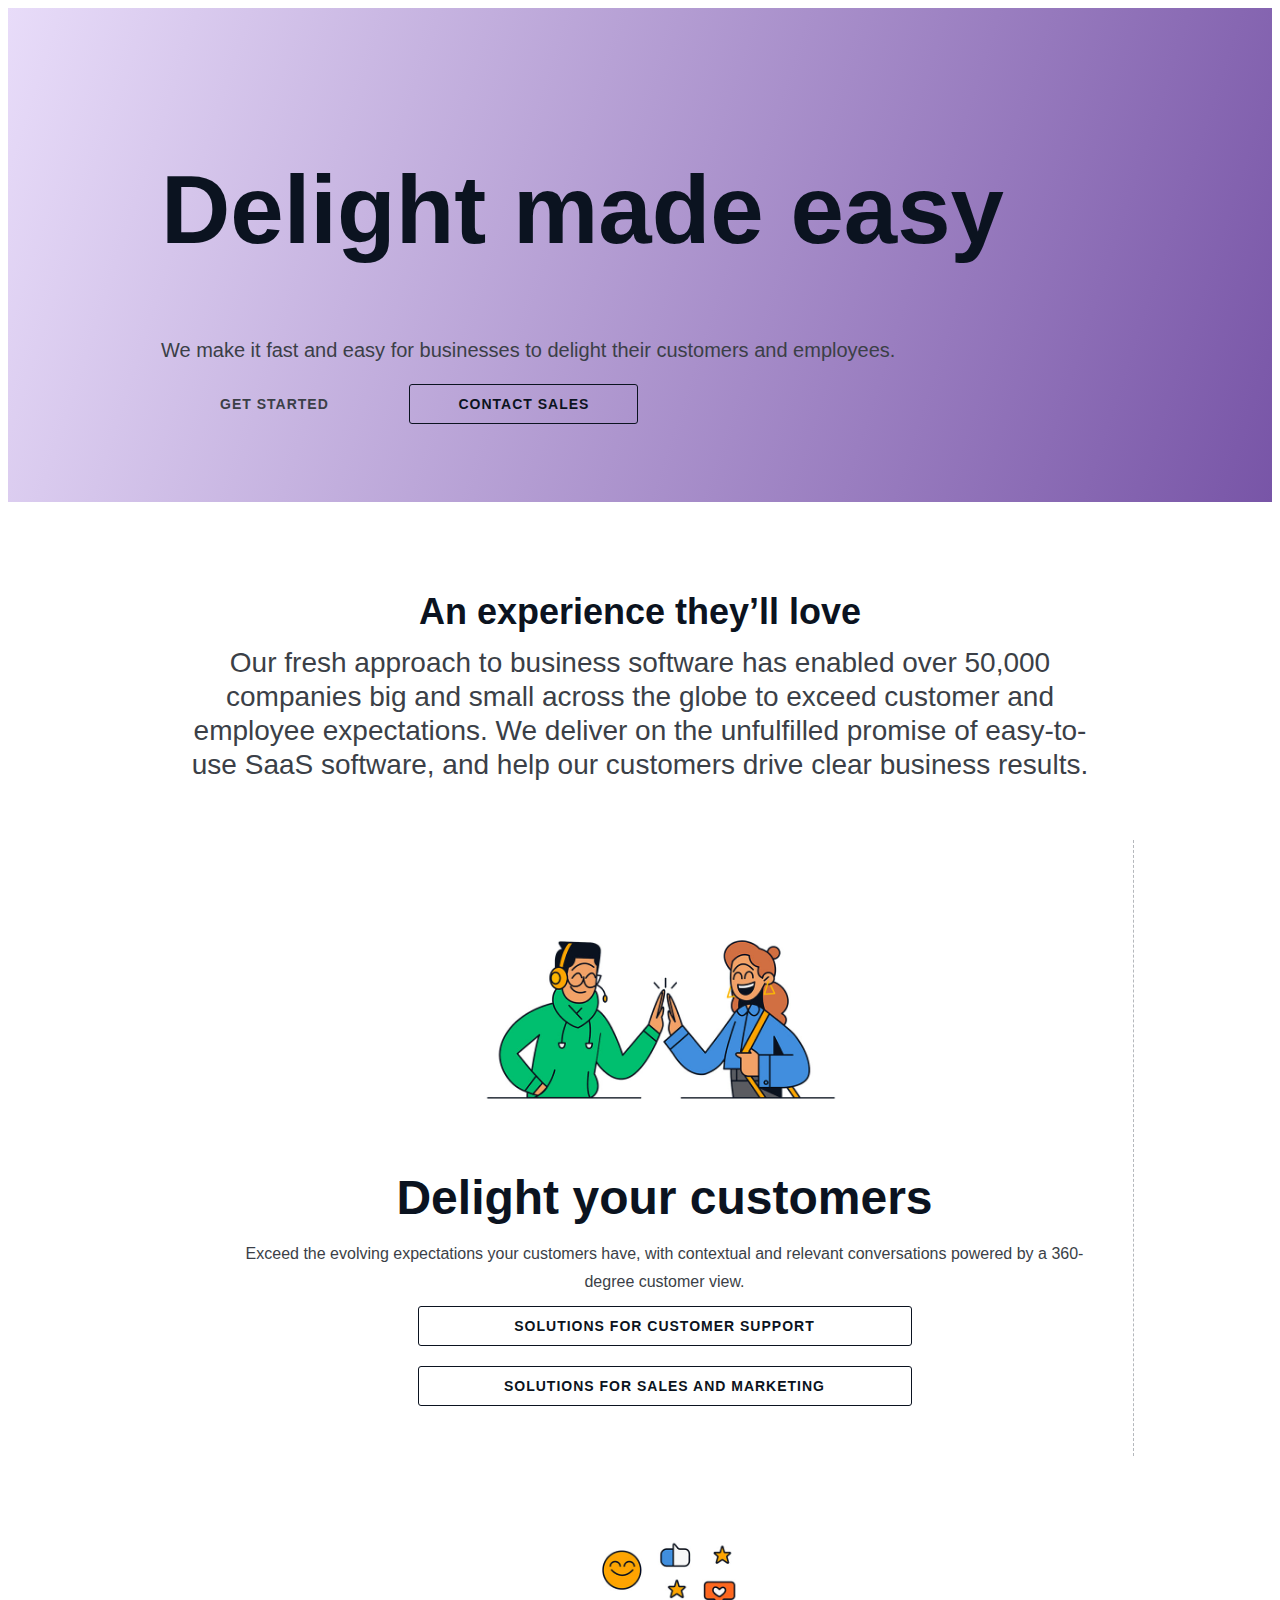
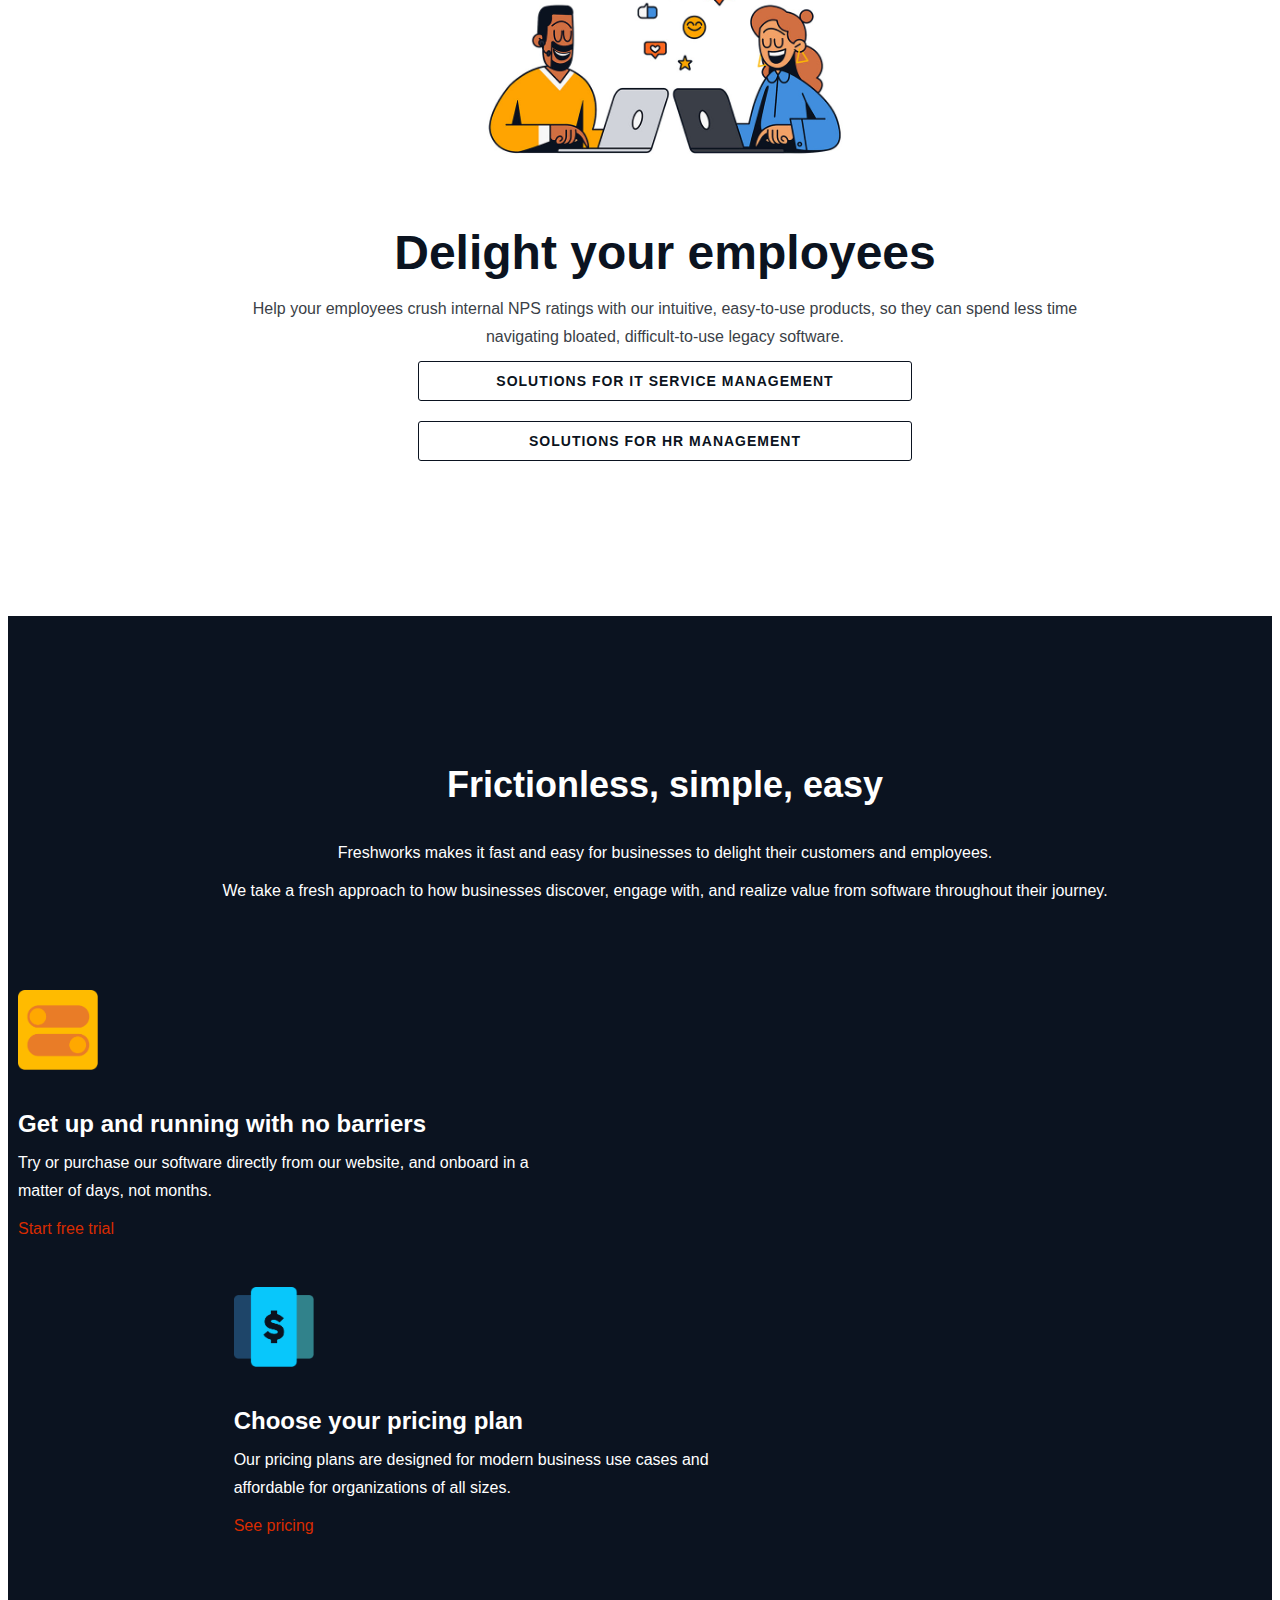
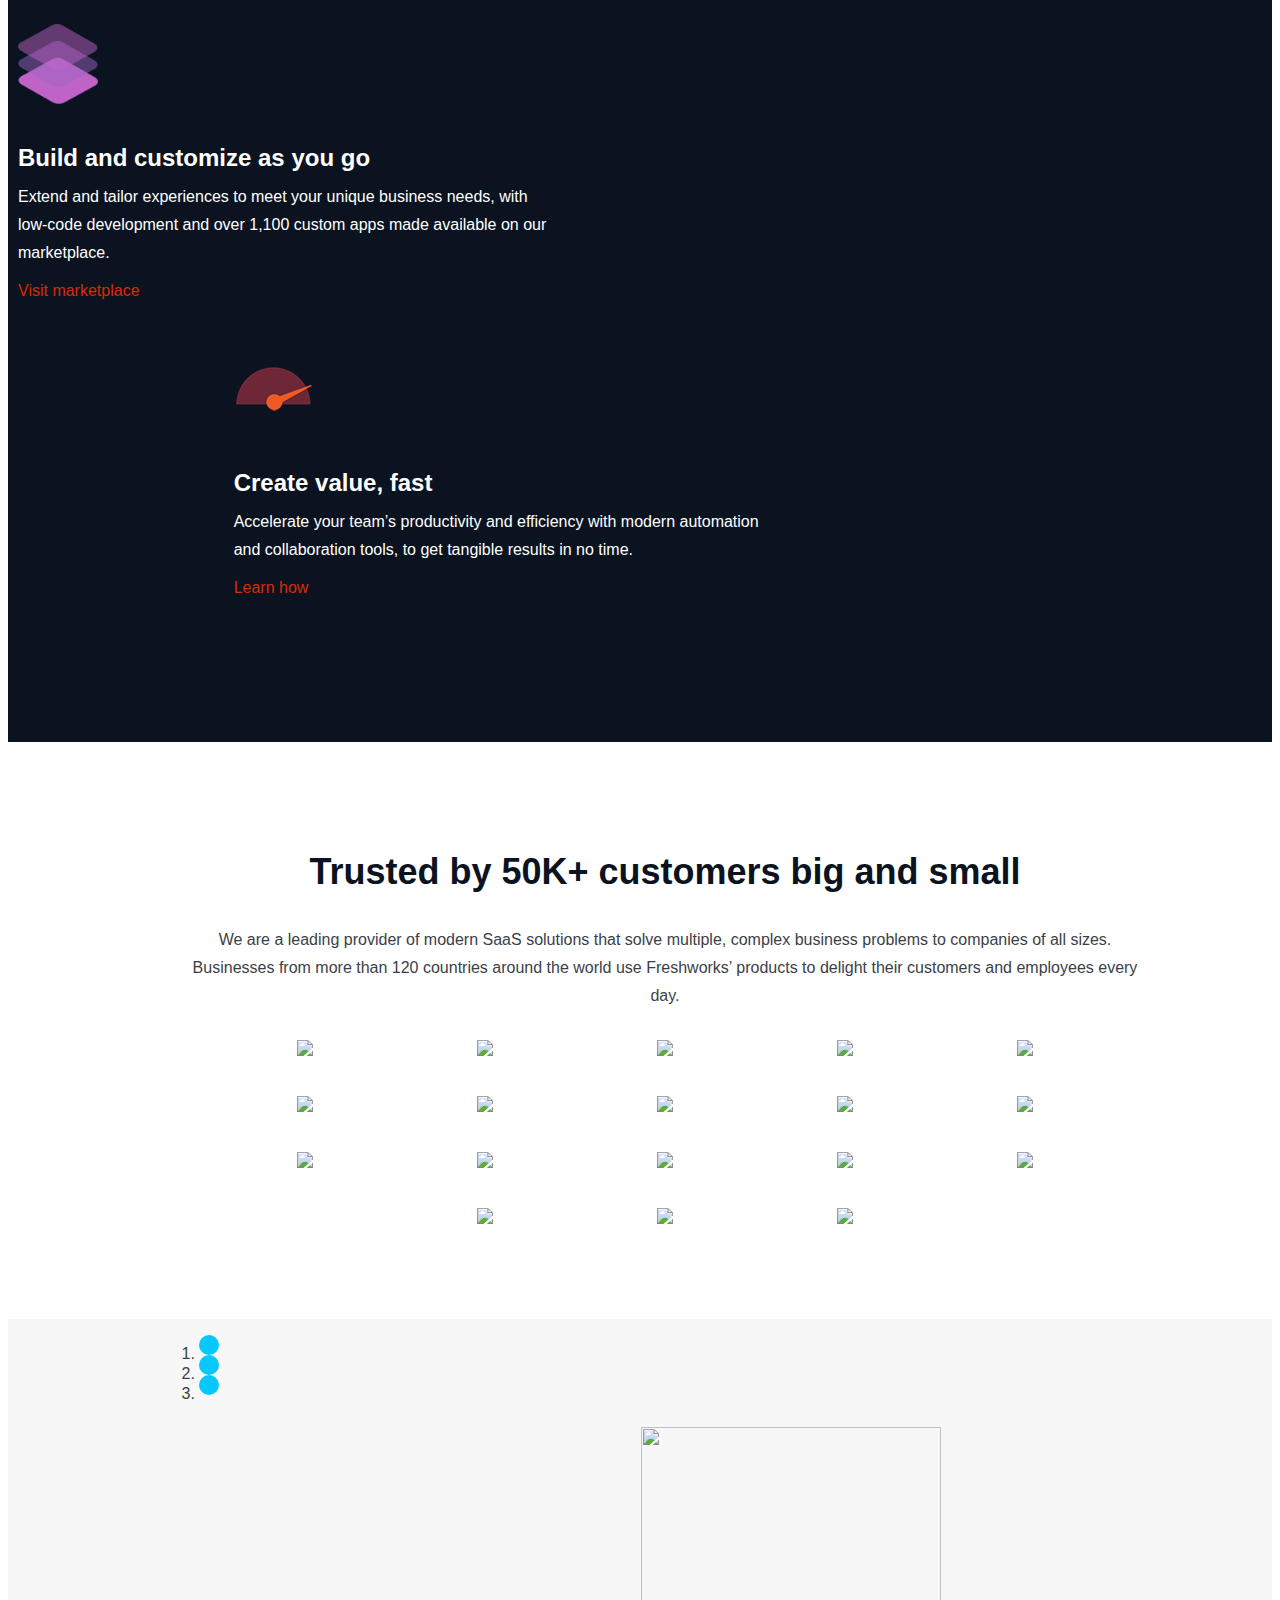
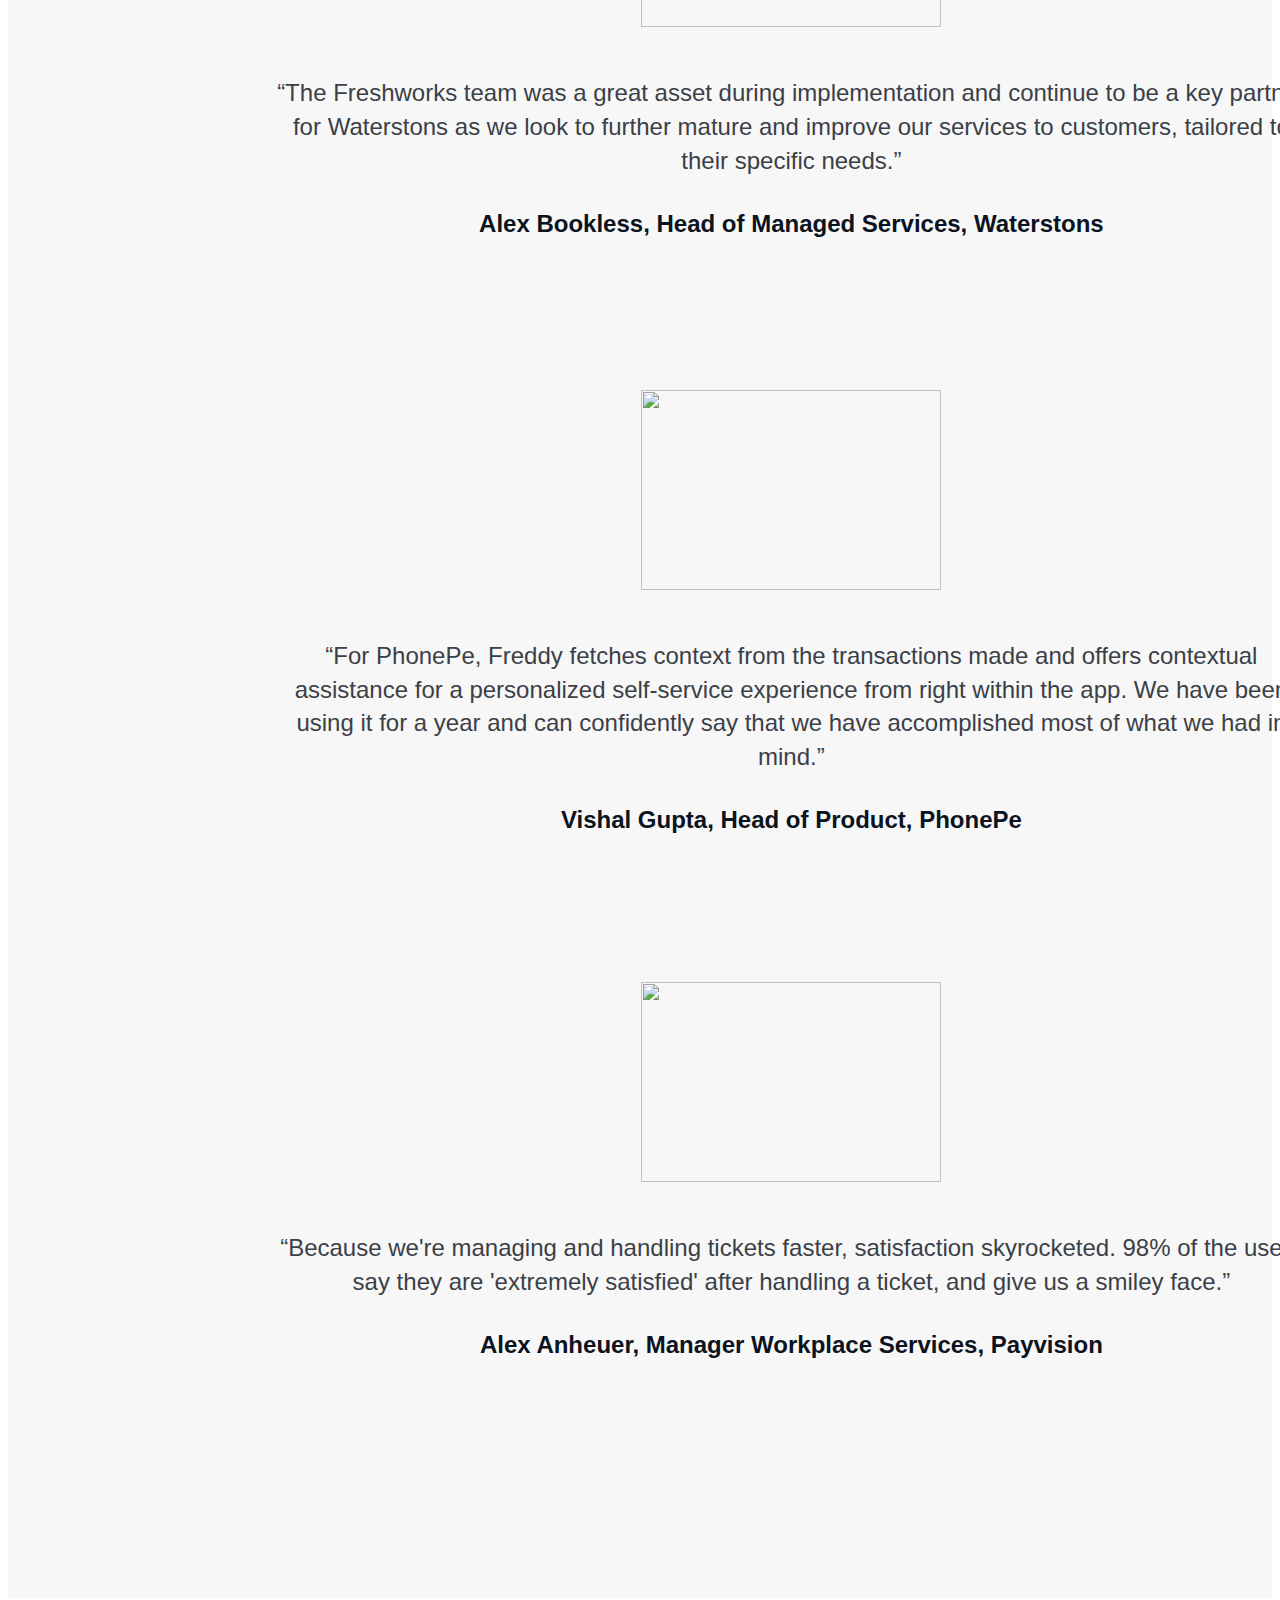
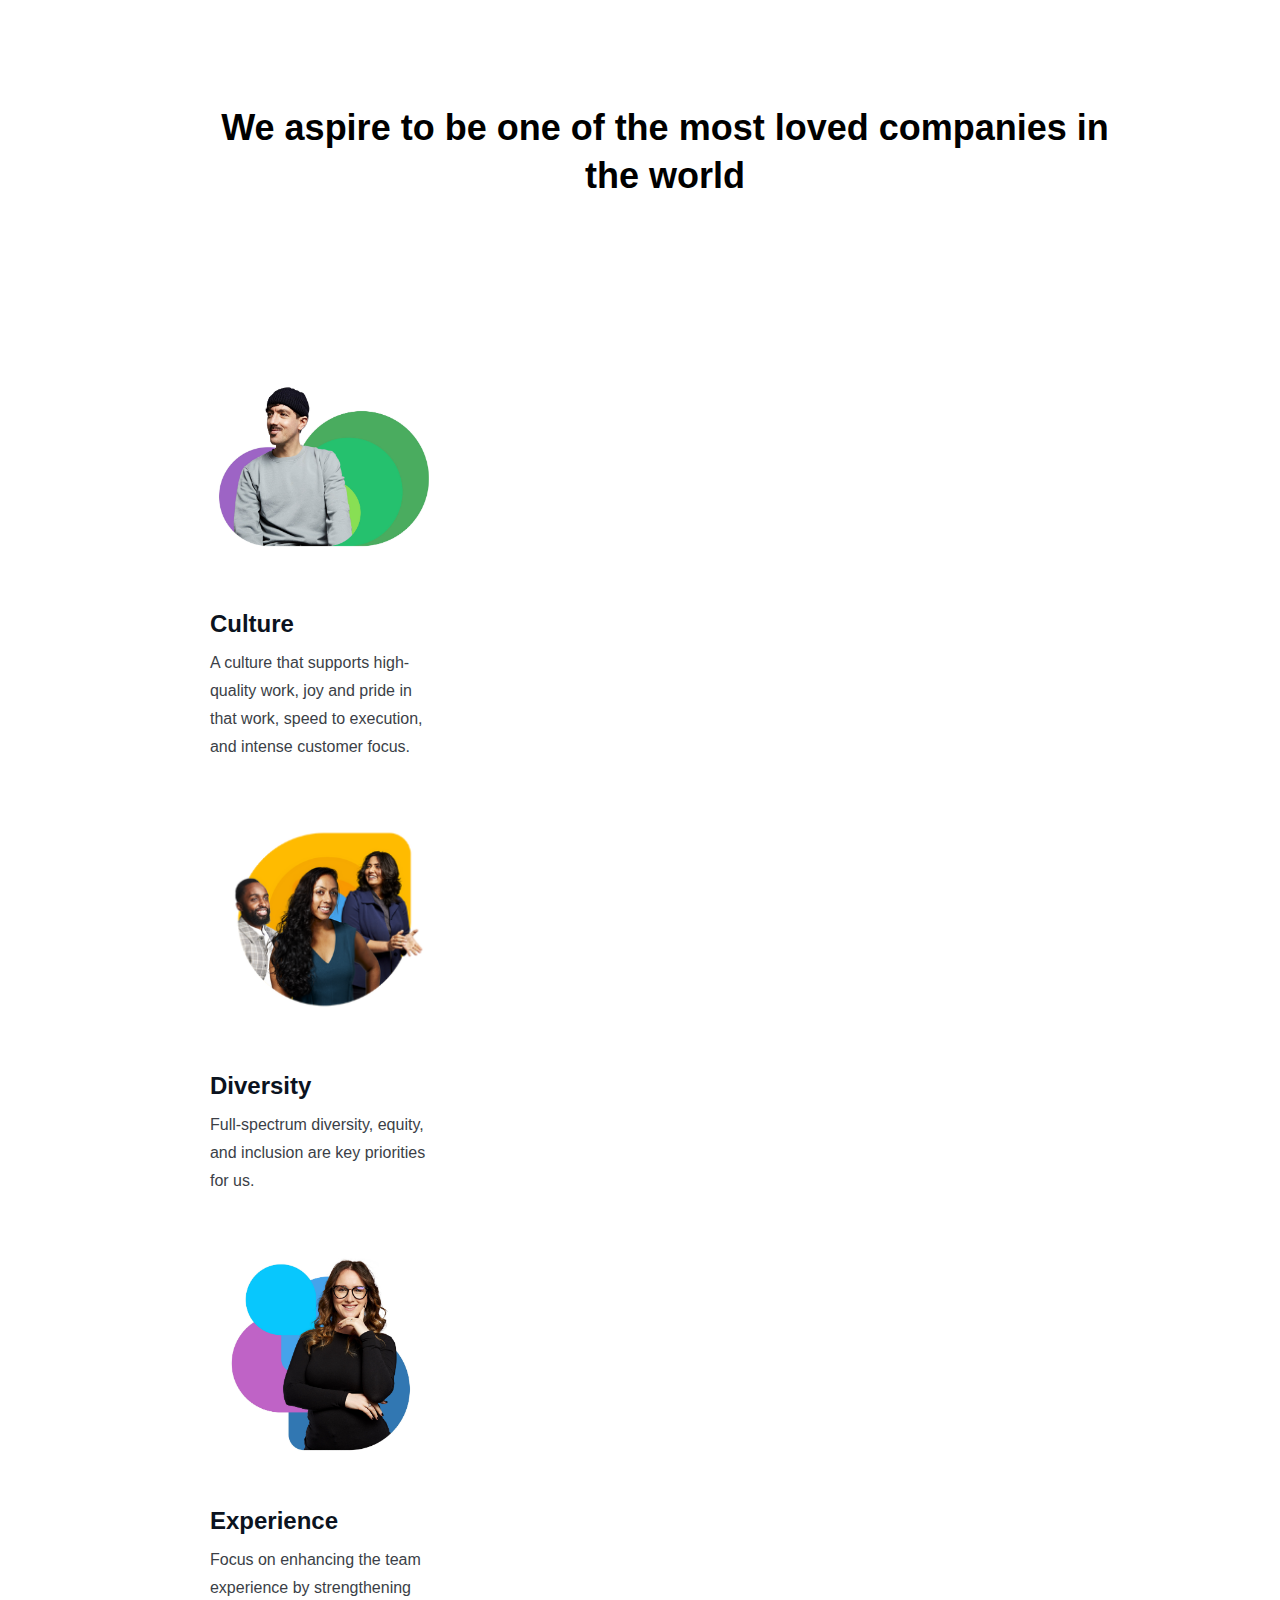
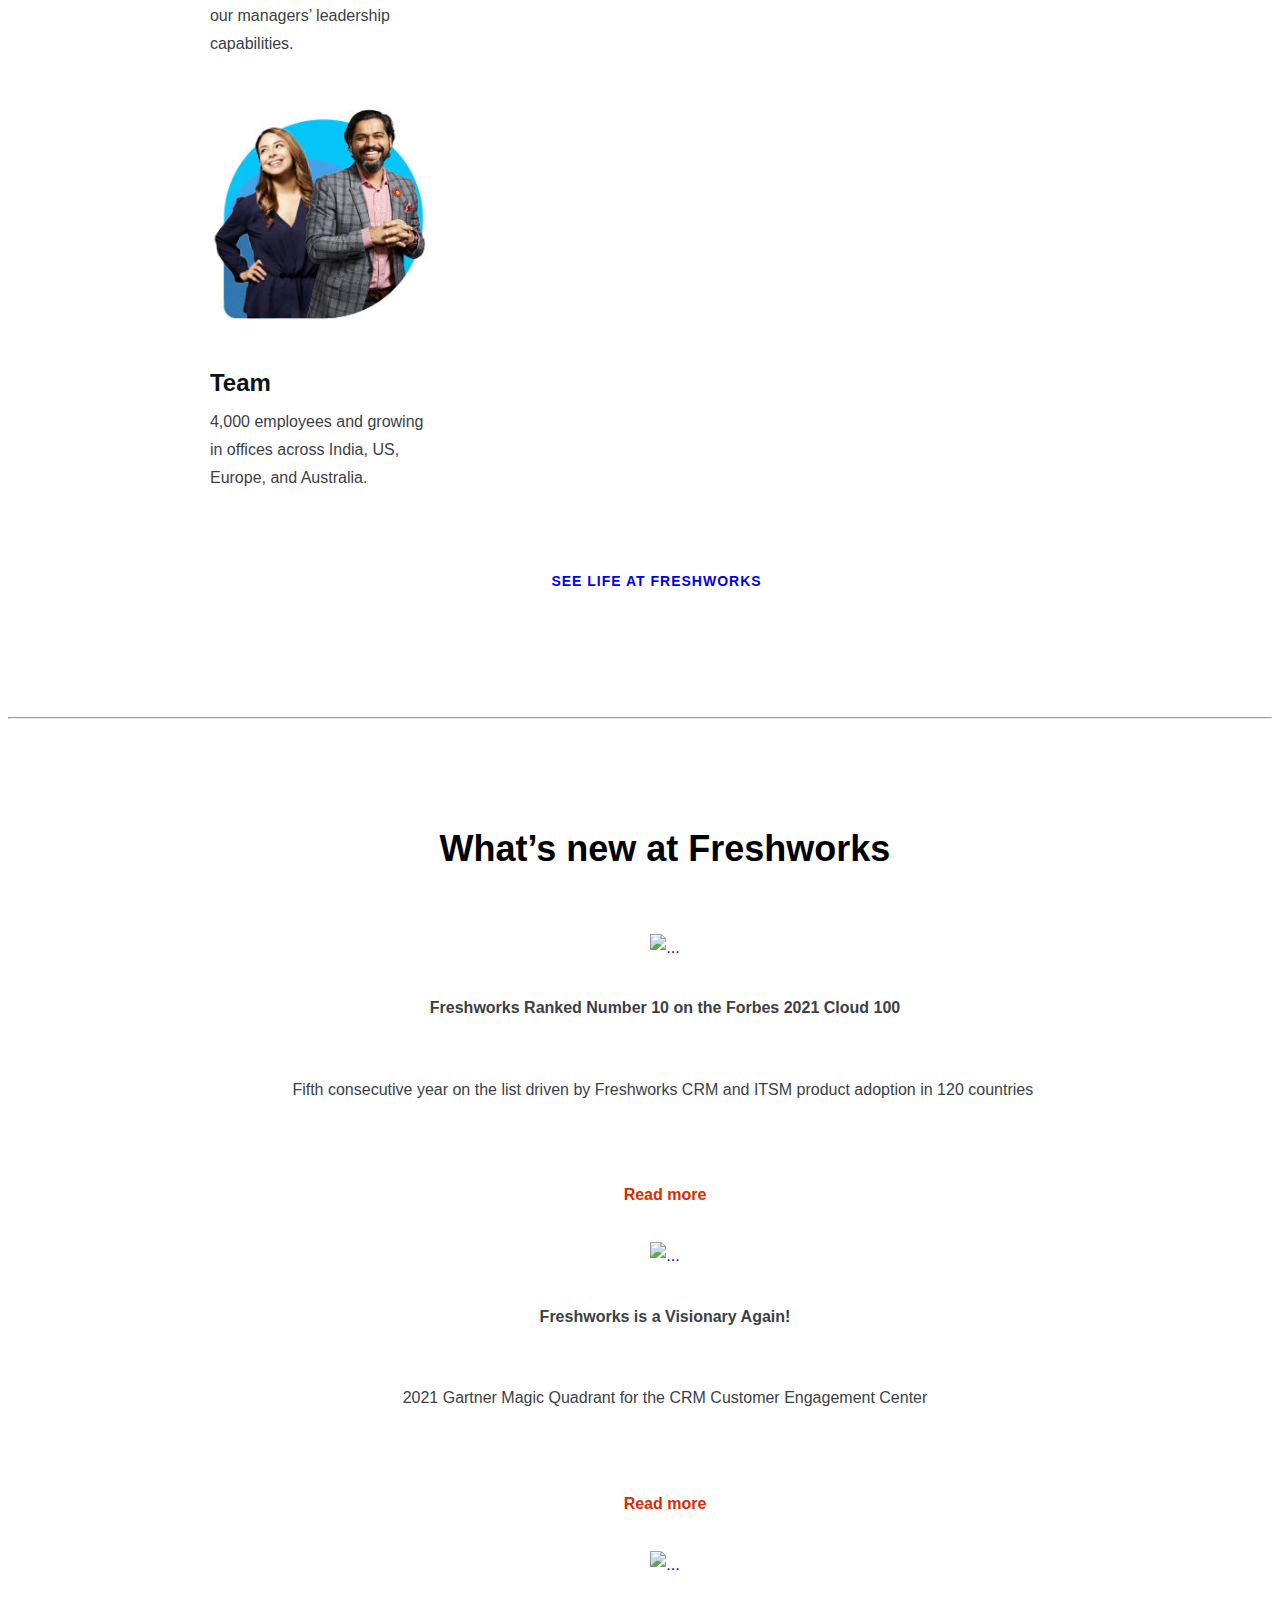
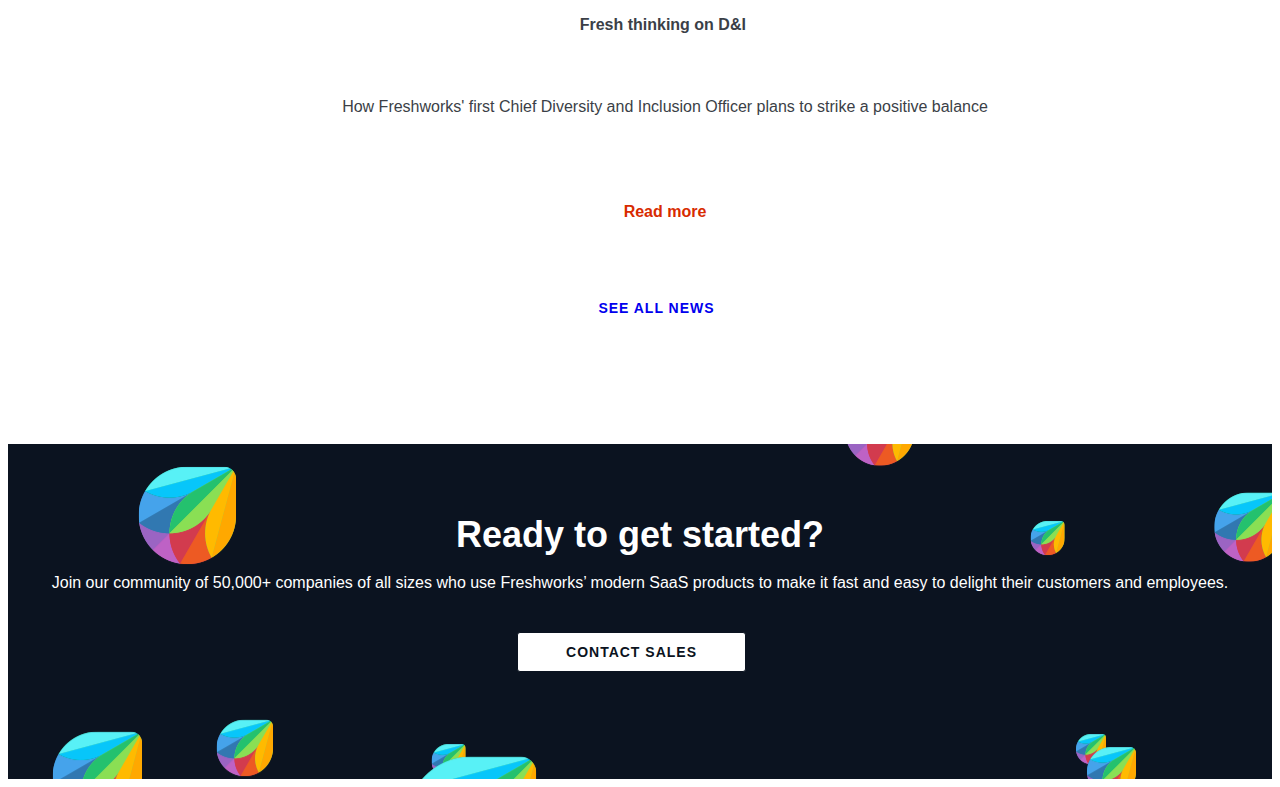
==== commit 1a4fc958: "section 8 added" ====
--- a/index.html
+++ b/index.html
@@ -375,17 +375,19 @@
         </div>
     </section>
     <!-- --------------------------------SECTION 5  ENDS---------------------------------- -->
-    <hr>
+
+    <!-- --------------------------------SECTION 6 STARTS---------------------------------- -->
+
     <!-- <section class="class6"></section> -->
-    <section id="" class="class6" >
+    <section id="" class="class6">
         <div class="std-page container ">
             <div class="sec6-heading">
                 <h2 class="align-center">We aspire to be one of the most loved companies in the world</h2>
+                <p>&nbsp;</p>
             </div>
             <div class="row align-left">
                 <div class="l-col-widget  col-md-3   col-sm-6">
-                    <img class="icon-text-image icon-text-image-medium"
-                        src="images/culture.jpg">
+                    <img class="icon-text-image icon-text-image-medium" src="images/culture.jpg">
                     <div class="  feature-description-text-d">
                         <h4>Culture</h4>
                         <p>A culture that supports high-quality work, joy and pride in that work, speed to execution,
@@ -393,16 +395,14 @@
                     </div>
                 </div>
                 <div class="l-col-widget   col-md-3  col-sm-6">
-                    <img class="icon-text-image icon-text-image-medium"
-                        src="images/diversity.png">
+                    <img class="icon-text-image icon-text-image-medium" src="images/diversity.png">
                     <div class="  ">
                         <h4>Diversity</h4>
                         <p>Full-spectrum diversity, equity, and inclusion are key priorities for us.</p>
                     </div>
                 </div>
                 <div class="l-col-widget  col-md-3 col-sm-6">
-                    <img class="icon-text-image icon-text-image-medium"
-                        src="images/experience.jpg">
+                    <img class="icon-text-image icon-text-image-medium" src="images/experience.jpg">
                     <div class="  ">
                         <h4>Experience</h4>
                         <p>Focus on enhancing the team experience by strengthening our managers’ leadership
@@ -410,8 +410,7 @@
                     </div>
                 </div>
                 <div class="l-col-widget  col-md-3 col-sm-6">
-                    <img class="icon-text-image icon-text-image-medium"
-                        src="images/Team.jpg">
+                    <img class="icon-text-image icon-text-image-medium" src="images/Team.jpg">
                     <div class="  ">
                         <h4>Team</h4>
                         <p>4,000 employees and growing in offices across India, US, Europe, and Australia.</p>
@@ -419,14 +418,91 @@
                 </div>
             </div>
             <div class="align-center ">
-                <a  class="button btn btn-dark button-space"  href="#"> See life
+                <a class="button btn btn-dark button-space" href="#"> See life
                     at freshworks</a>
             </div>
         </div>
     </section>
     <hr>
-    <section class="class7"></section>
-    <section class="class8"></section>
+    <section id="" class="class6">
+        <div class="std-page container ">
+            <div class="sec6-heading">
+                <h2 class="align-center">What’s new at Freshworks</h2>
+            </div>
+            <div class="row align-left">
+                    <div class="card-space col-md-4  col-sm-4">
+                        <div class="card " >
+                            <a href="#">
+                                <img src="images/card1.png" class="card-img-top" alt="...">
+                            </a>
+                            <a href="#">
+                                <div class="card-body">
+                                    <!-- <h5 class="card-title">Card title</h5> -->
+                                    <p class="align-center"><strong>Freshworks Ranked Number 10 on the Forbes 2021 Cloud
+                                            100</strong></p>
+                                    <p class="card-p">Fifth consecutive year on the list driven by Freshworks CRM and ITSM
+                                        product adoption in 120 countries&nbsp;</p>
+                                    <p ><a href="#"><span class="forward-link link mt-xs" ><strong>Read more</strong>
+                                                <i class="icon fas fa-arrow-right"></i></span></a></p>
+                                </div>
+                            </a>
+                           
+                        </div>
+                    </div>
+
+                <div class="card-space col-md-4  col-sm-4">
+                    <div class="card">
+                        <a href="#"><img src="images/card2.png" class="card-img-top" alt="..."></a>
+                        <a href="#">
+                            <div class="card-body">
+                                <!-- <h5 class="card-title">Card title</h5> -->
+                                <p class="align-center adjust-p"><strong>Freshworks is a Visionary Again!</strong></p>
+                                <p class="card-p">2021 Gartner Magic Quadrant for the CRM Customer Engagement Center</p>
+                                <p "><a href="#"><span class="forward-link link mt-xs"><strong>Read more</strong>
+                                            <i class="icon fas fa-arrow-right"></i></span></a></p>
+                            </div>
+                        </a>
+
+                    </div>
+                </div>
+
+
+                <div class="card-space col-md-4  col-sm-4">
+                    <div class="card">
+                        <a href="#"><img src="images/card3.png" class="card-img-top" alt="..."></a>
+                        <a href="#">
+                            <div class="card-body">
+                                <!-- <h5 class="card-title">Card title</h5> -->
+                                <p class="align-center"><strong>Fresh thinking on D&amp;I&nbsp;</strong></p>
+                                <p class="card-p">How Freshworks' first Chief Diversity and Inclusion Officer plans to strike a positive balance</p>
+                                <p ><a href="#"><span class="forward-link link mt-xs"><strong>Read more</strong>
+                                            <i class="icon fas fa-arrow-right"></i></span></a></p>
+                            </div>
+                        </a>
+
+                    </div>
+                </div>
+
+            </div>
+            <div class="align-center ">
+                <a class="button btn btn-dark button-space" href="#">SEE ALL NEWS</a>
+            </div>
+        </div>
+    </section>
+    <section class="class8">
+  
+  <div class="banner-cover" style="background: url(../images/banner.png) no-repeat; ">
+            <div class="container std-page banner-space">
+                <h2 class="align-center align-h2">Ready to get started?</h2>
+                <p class="sub-p align-center">
+                    Join our community of 50,000+ companies of all sizes who use Freshworks’ modern SaaS products to make it fast and easy to delight their customers and employees.
+                </p>
+                <div class="align-center">
+                    <a href="#" class="button btn btn-outline-primary btn-lg btn-block btn-white">CONTACT SALES</a>
+                </div>
+            </div>
+        </div>
+    </section>
 </body>
 
 </html>--- a/css/styles.css
+++ b/css/styles.css
@@ -30,7 +30,7 @@
   font-size: 1.75rem;
   line-height: 2.125rem;
   line-height: 1.25;
-  font-family:  Helvetica, sans-serif;
+  font-family: Helvetica, sans-serif;
   font-weight: 700;
   font-style: normal;
   color: #0b1320;
@@ -40,7 +40,8 @@
   font-size: 1.5rem;
   line-height: 1.25;
 }
-h4 ,h6  {
+h4,
+h6 {
   font-weight: 500;
   color: #0b1320;
   font-family: Helvetica, sans-serif;
@@ -430,7 +431,7 @@
   .sec3-heading {
     padding-bottom: 31px;
   }
-  
+
   .l-col-widget {
     margin-top: 44px;
   }
@@ -539,11 +540,11 @@
 }
 
 /* SECTION 6 */
-.class6,.class5{
+.class5 {
   margin: 6% 10%;
-    text-align: center;
-}
- .sec6-heading {
+  text-align: center;
+}
+.sec6-heading {
   color: #000;
 }
 .sec6-heading {
@@ -556,25 +557,22 @@
 .sec6-heading h2,
 .sec6-heading p {
   color: #000;
-
-}
-@media only screen and (min-width: 960px){
+}
+@media only screen and (min-width: 960px) {
   .sec6-heading {
     padding-bottom: 31px;
   }
 }
-@media (min-width: 768px){
+@media (min-width: 768px) {
   .col-sm-6 {
     width: 50%;
-}
-}
-@media (min-width: 960px){
+  }
+}
+@media (min-width: 960px) {
   .col-md-3 {
     width: 25%;
-}
-}
-
-
+  }
+}
 
 .icon-text-image.icon-text-image-medium {
   max-width: 248px;
@@ -587,18 +585,86 @@
 .button-space {
   margin-top: 30px;
 }
-@media only screen and (min-width: 48rem){
+@media only screen and (min-width: 48rem) {
   .button-space {
     margin-bottom: 40px;
-}
-}
-
-@media only screen and (max-width: 48rem){
-  .class6,.class5{
+  }
+}
+
+@media only screen and (max-width: 48rem) {
+  .class6,
+  .class5 {
     margin: 6% 5%;
-      text-align: center;
-  }
-}
-.align-left{
+    text-align: center;
+  }
+}
+.align-left {
   text-align: left;
 }
+/* SECTION 7  */
+.card-space {
+}
+@media (max-width: 767px) {
+  .col-sm-4 {
+    width: 100%;
+  }
+  .card-space {
+    padding: 0 15%;
+  }
+}
+/* SECTION 8 */
+.card {
+  border: 0;
+  border-radius: 0;
+  max-width: auto;
+  height: auto;
+  text-align: center;
+}
+
+
+@media only screen and (min-width: 576px) {
+  .class6 {
+    margin: 6% 14%;
+    text-align: center;
+  }
+}
+.card-p {
+  font-weight: 500;
+  margin: 0;
+  min-height: 48px;
+  line-height: 1.5;
+  color: #3b3f47;
+  
+}
+.card-space p{
+  padding:2.5% 0;
+}
+
+/* SECTION 8 */
+.class8{
+  /* padding:20%; */
+  position: relative;
+  background-color: #0b1320;
+  /* color: #fff; */
+}
+.class8 h2,.class8 p{
+  color: #fff; 
+}
+.banner-space{
+  padding: 10% 0;
+ 
+}
+.btn-white,.btn-white:hover{
+  background-color: white;
+  margin-top: 2%;
+}
+@media only screen and (min-width: 576px) {
+  .banner-space{
+    padding: 4.5% 0;
+   
+  }
+}
+@media only screen and (min-width: 960px) 
+{
+   
+}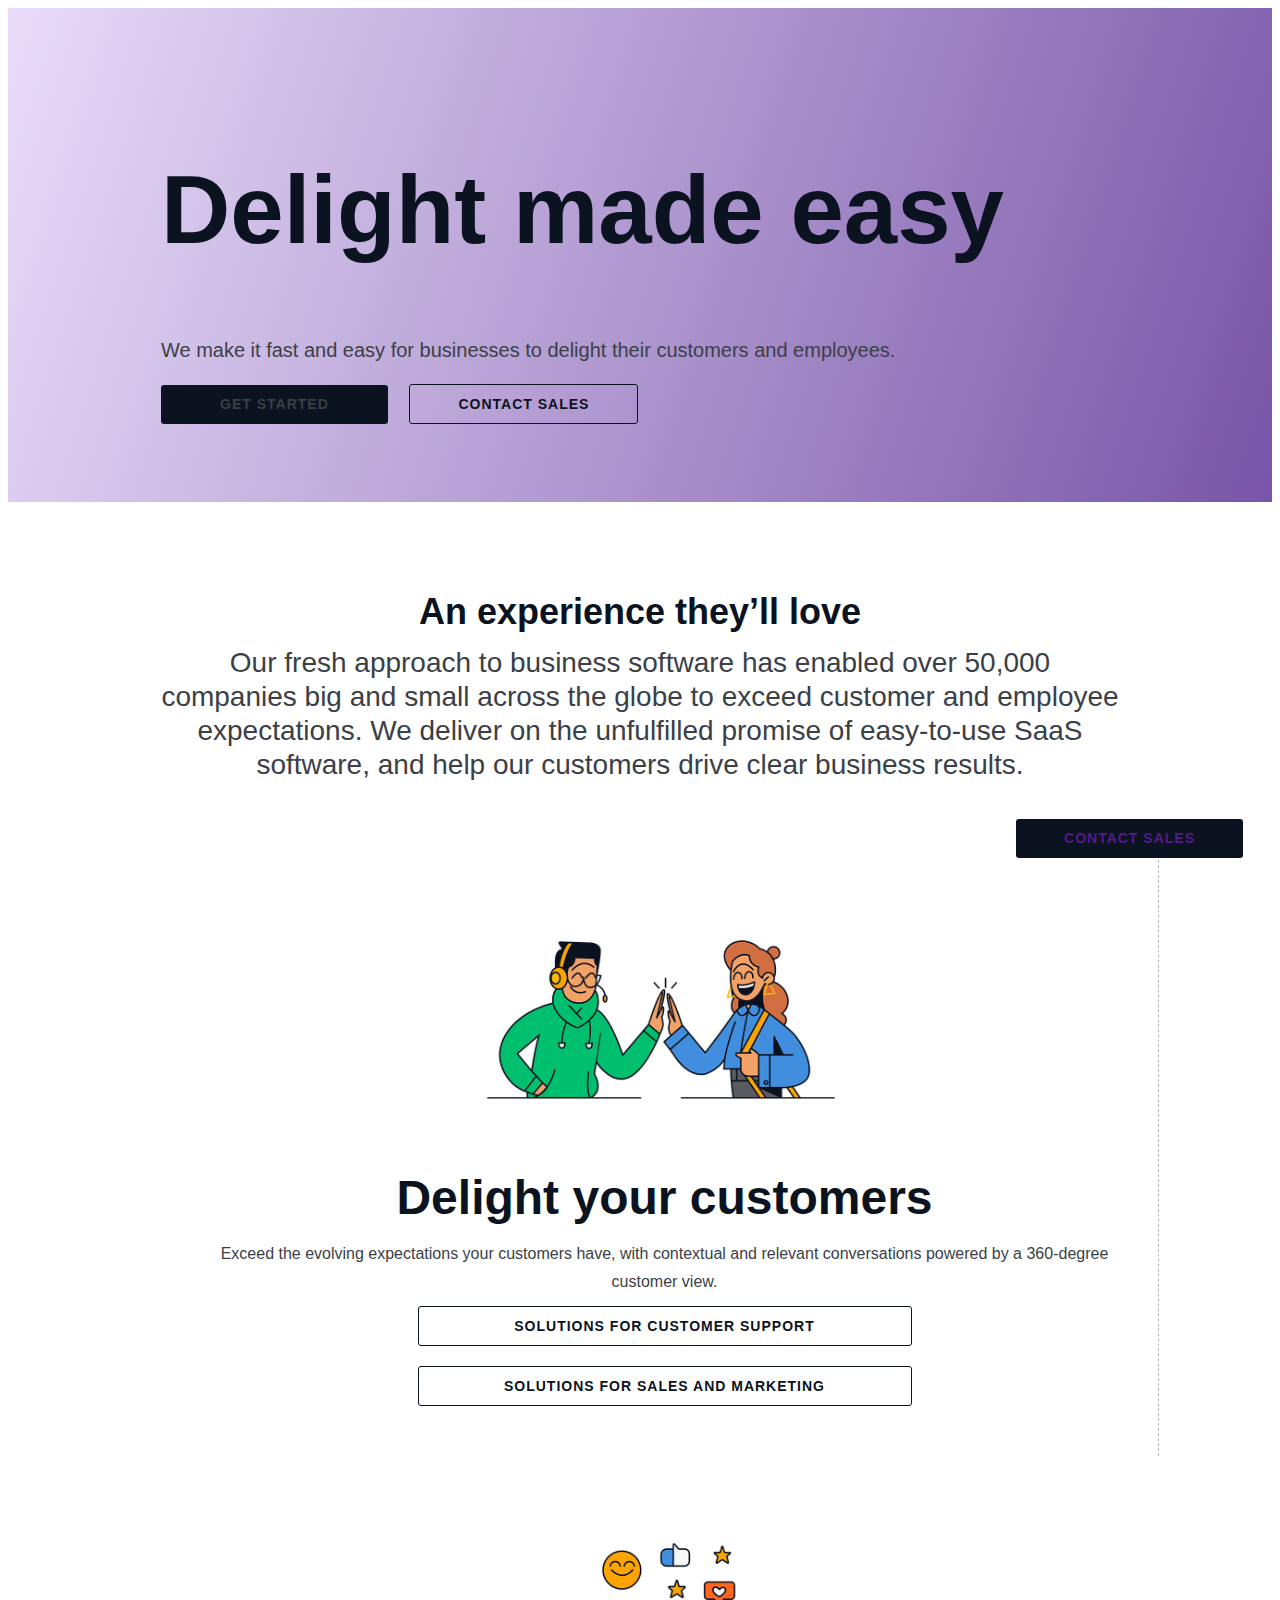
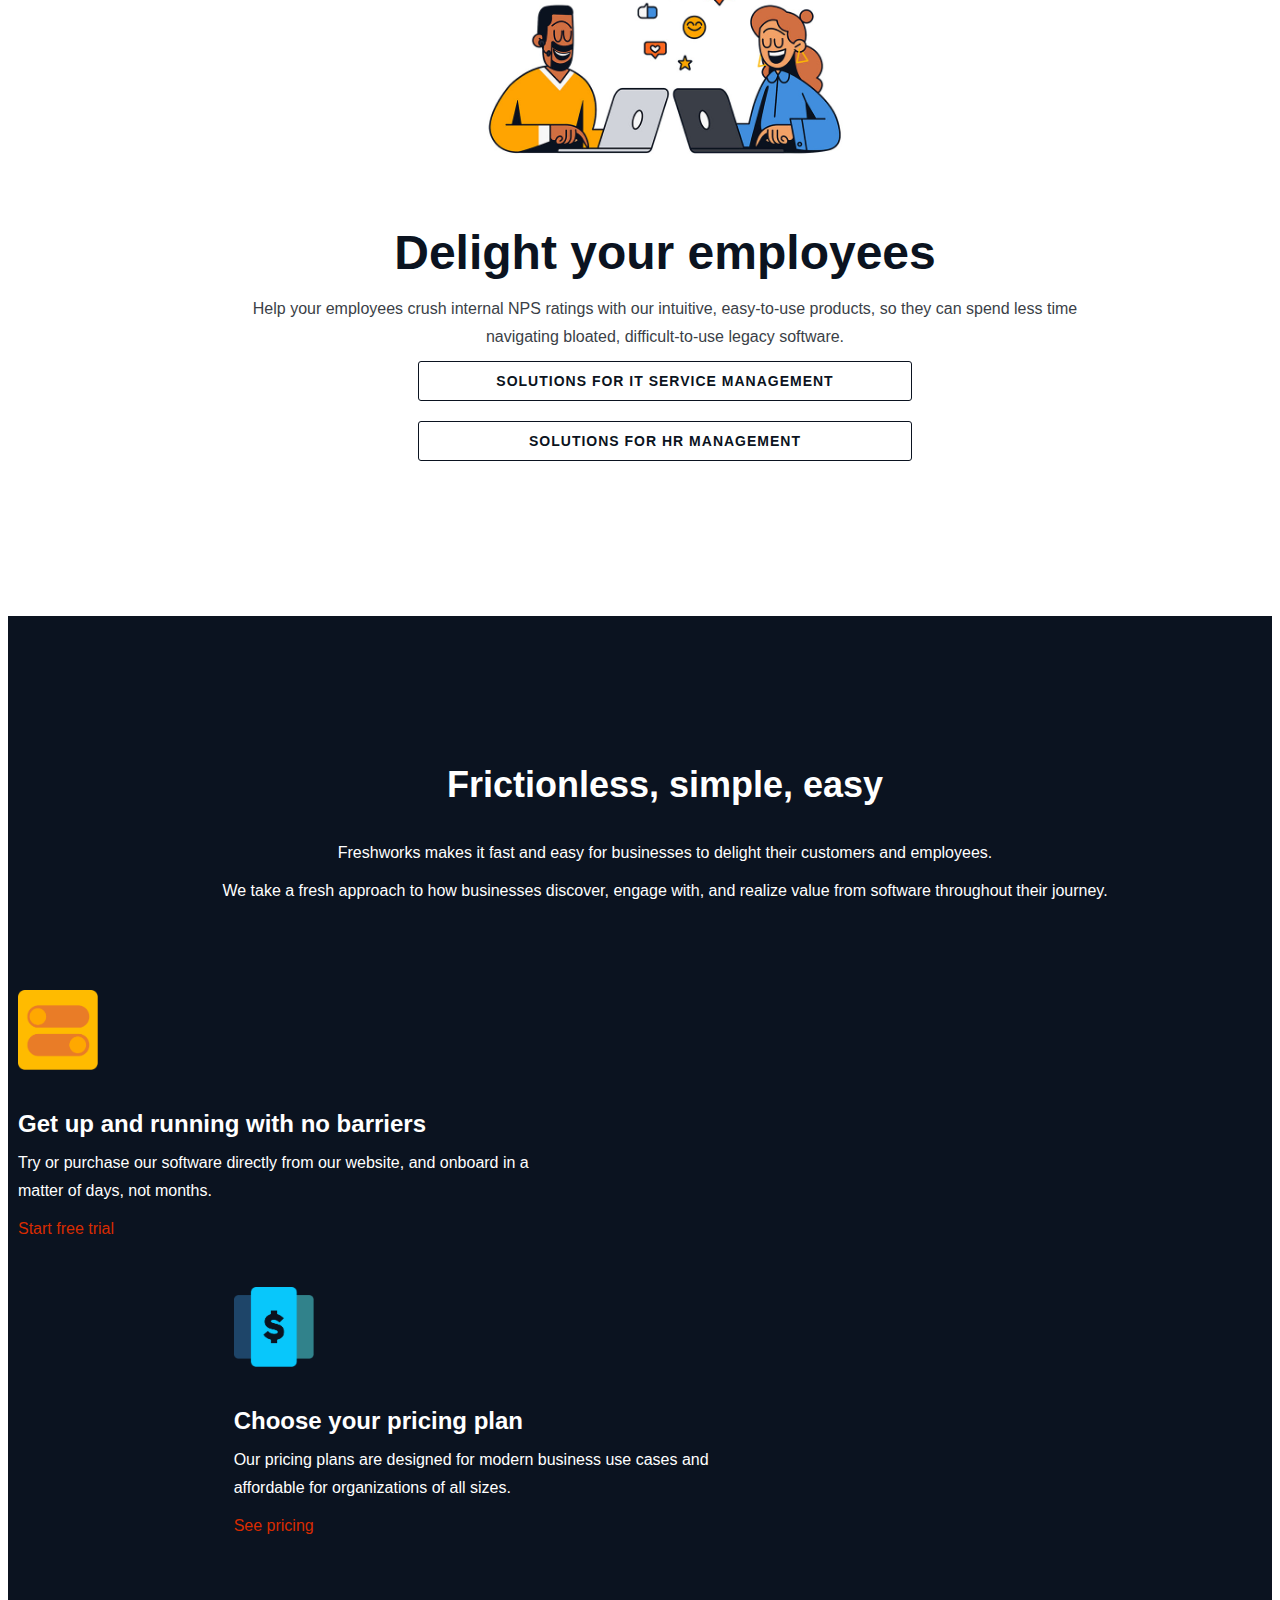
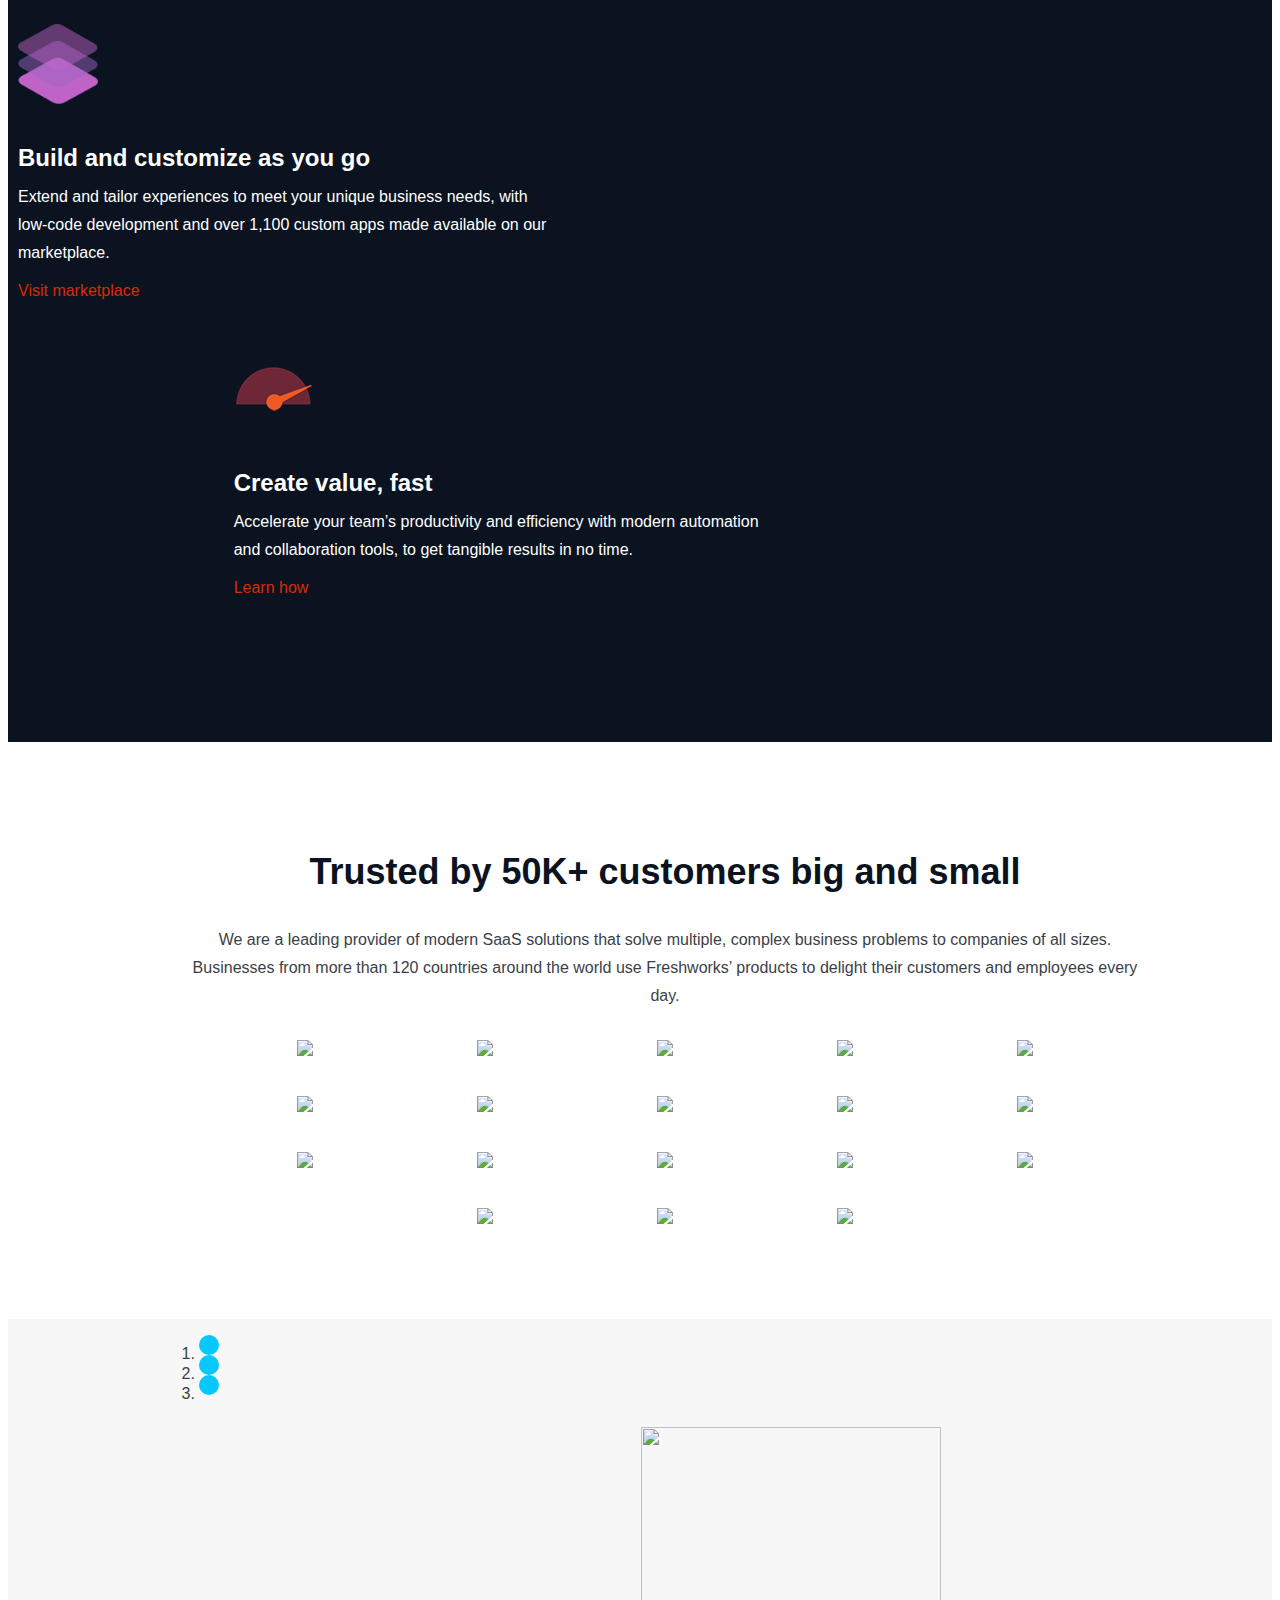
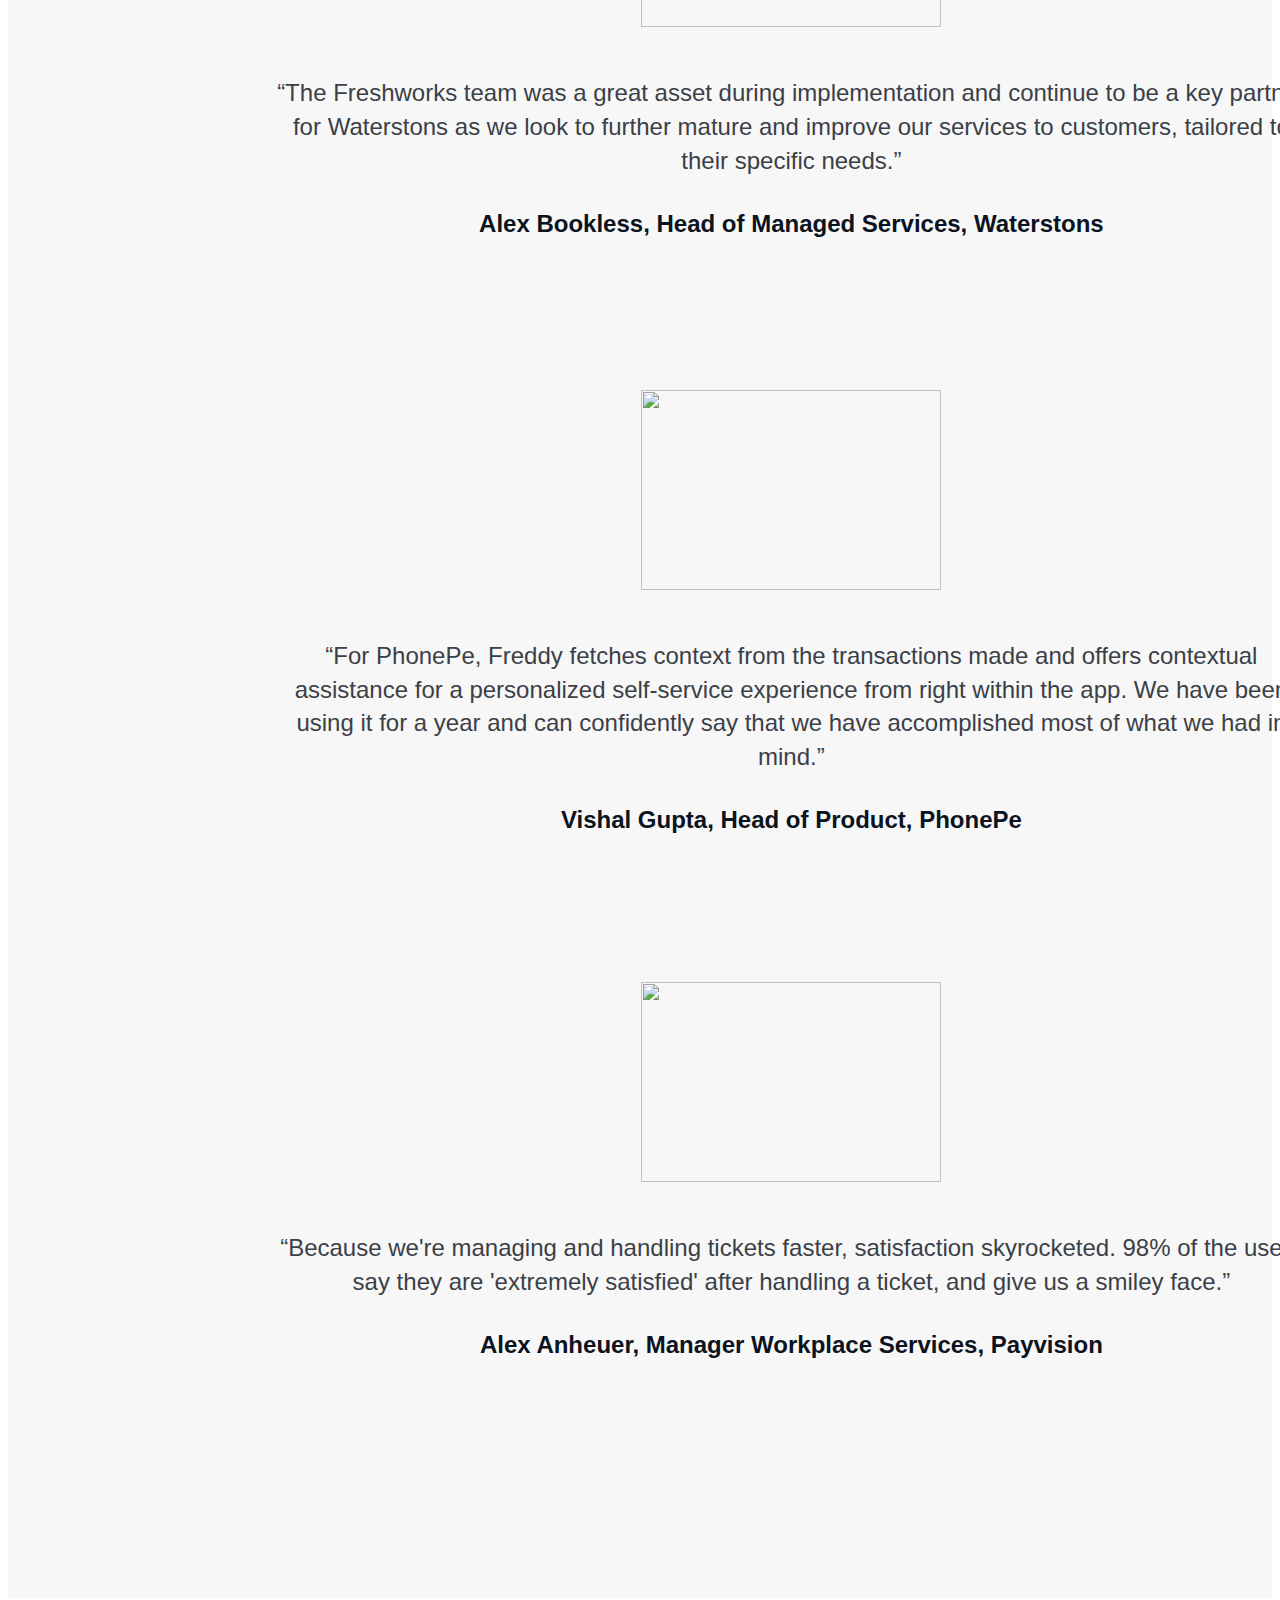
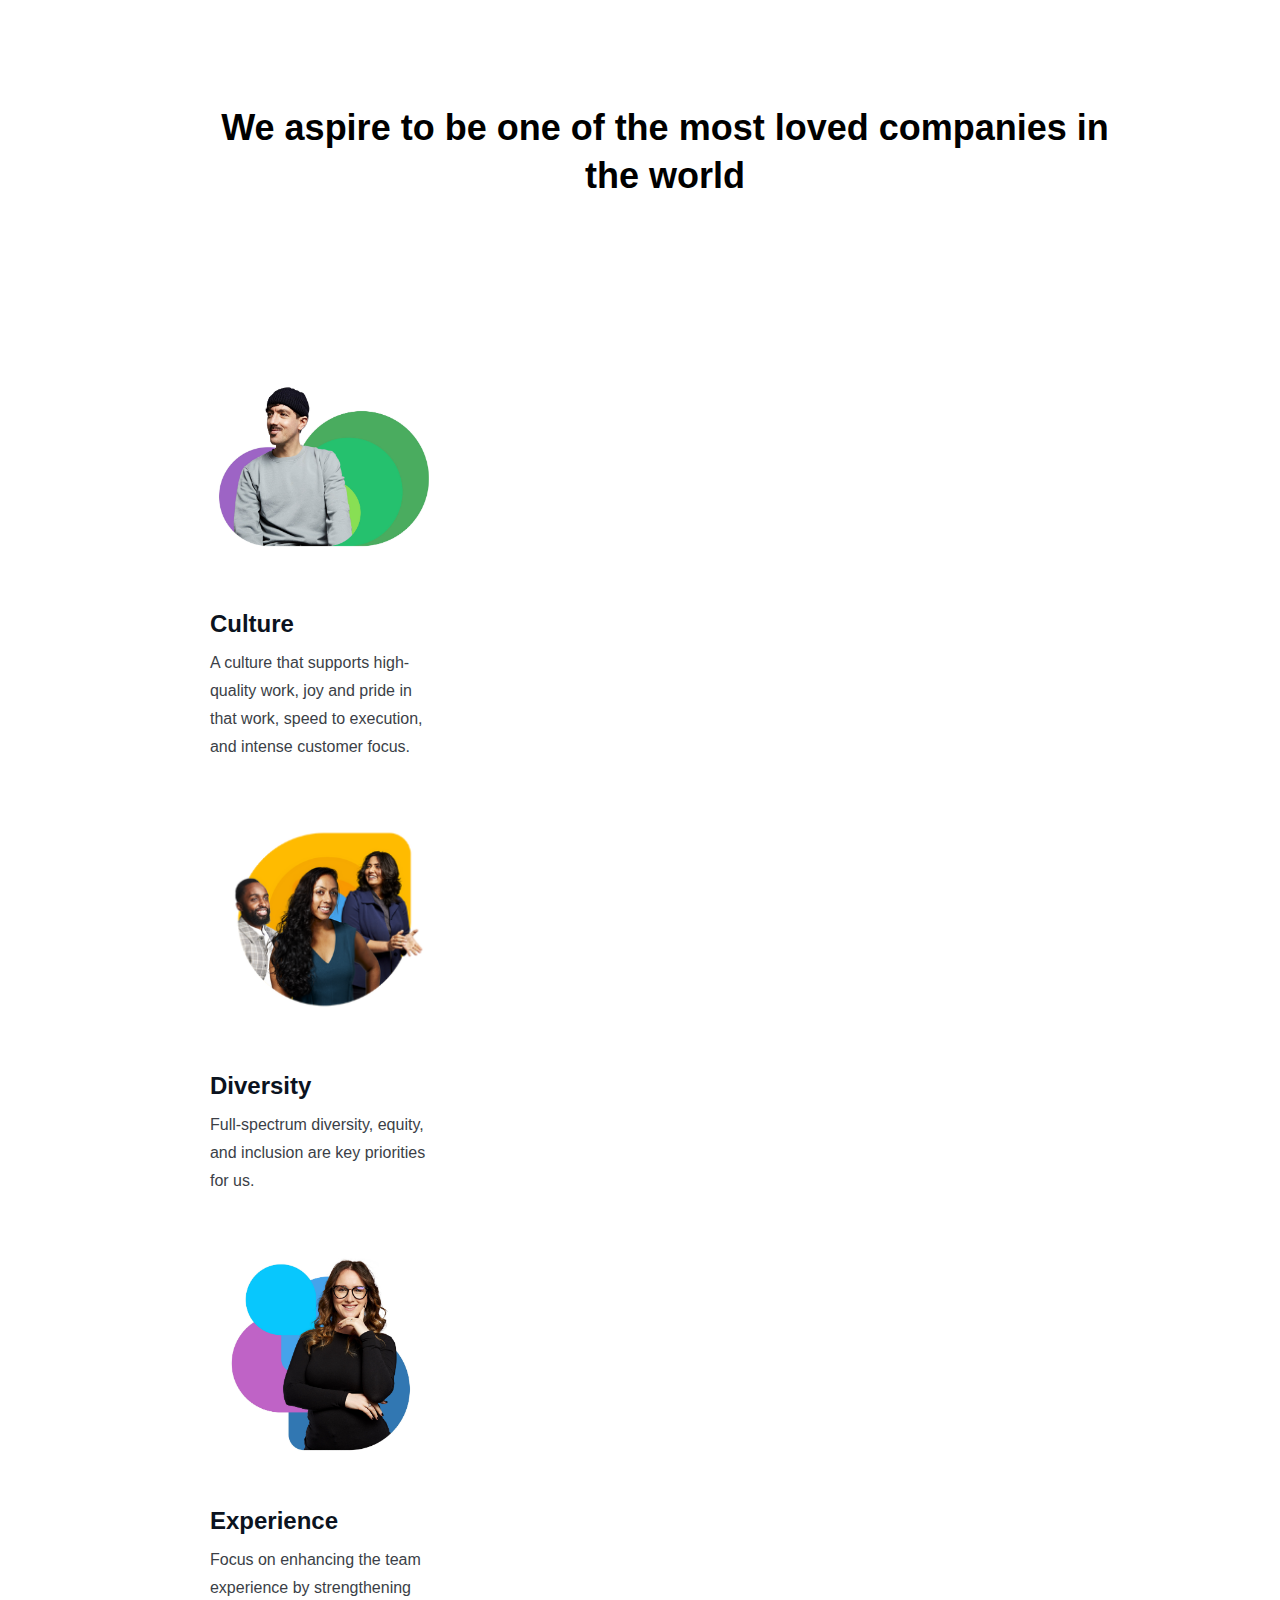
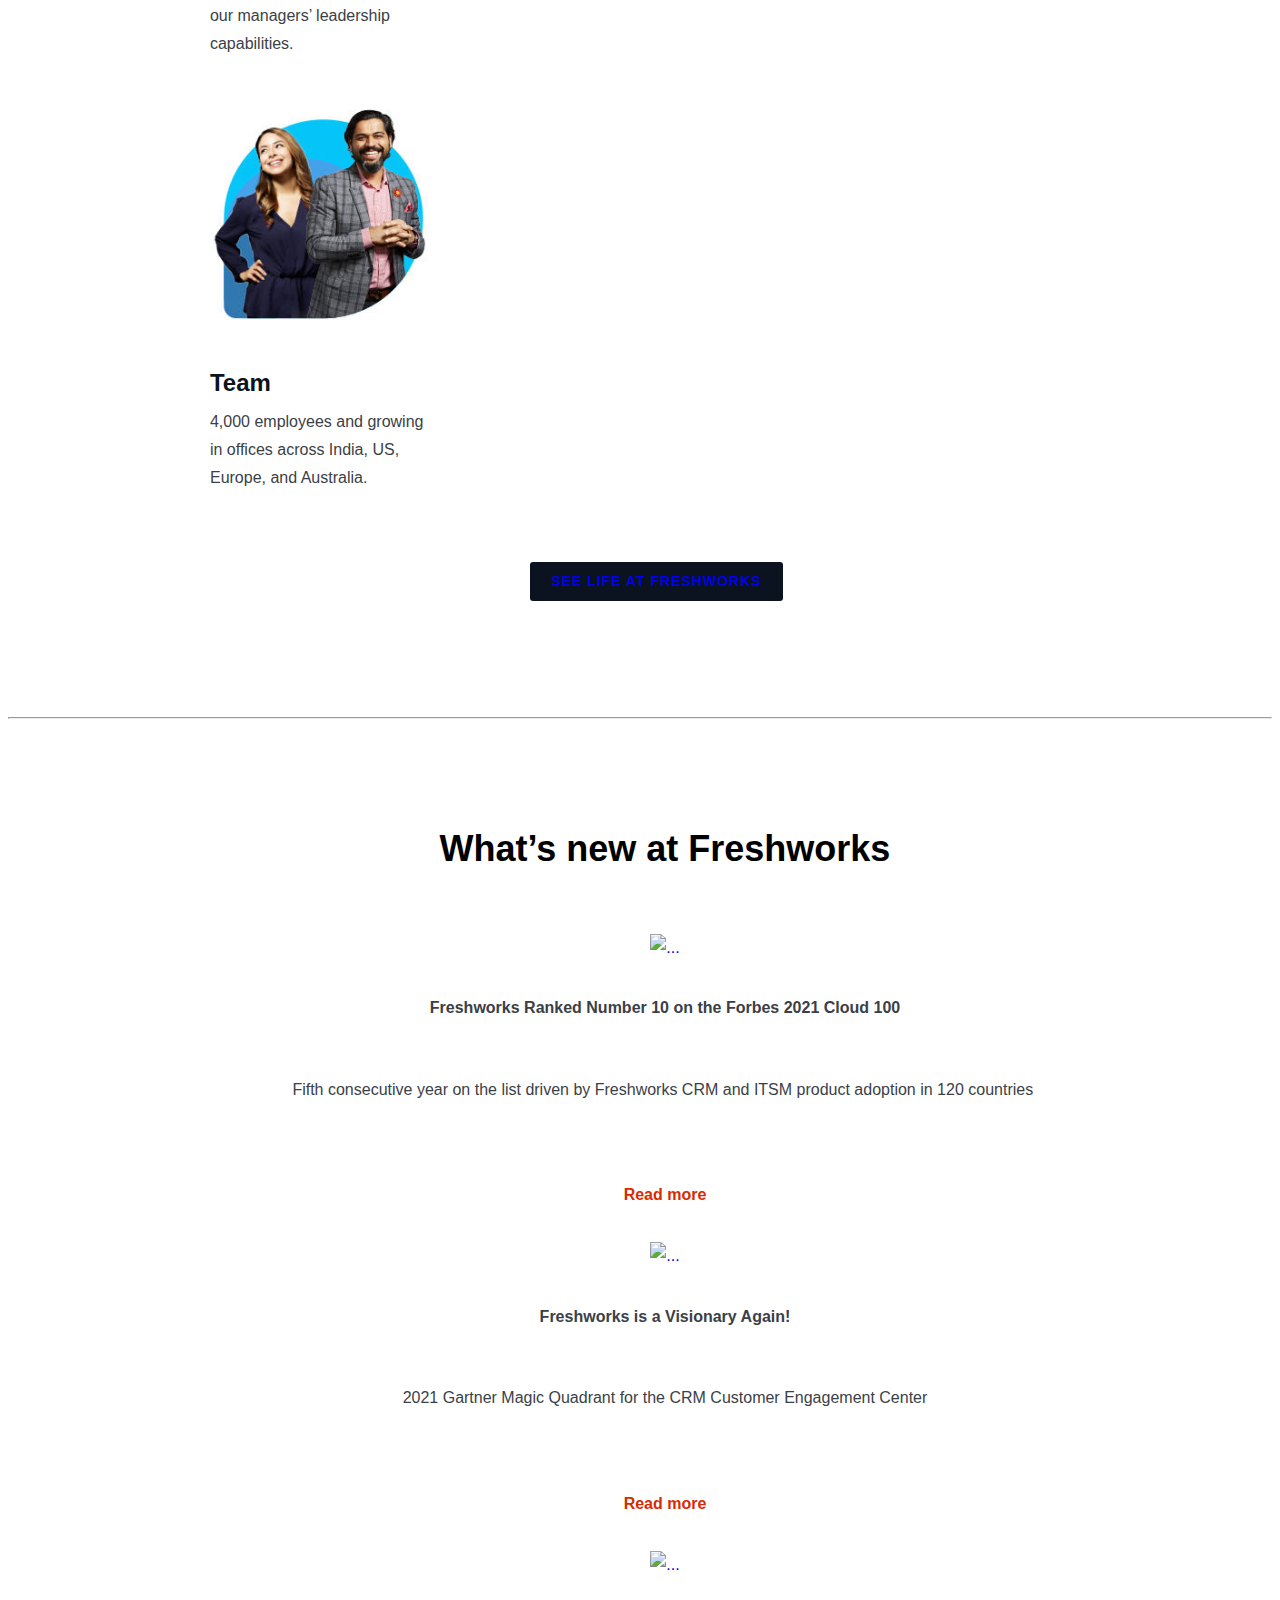
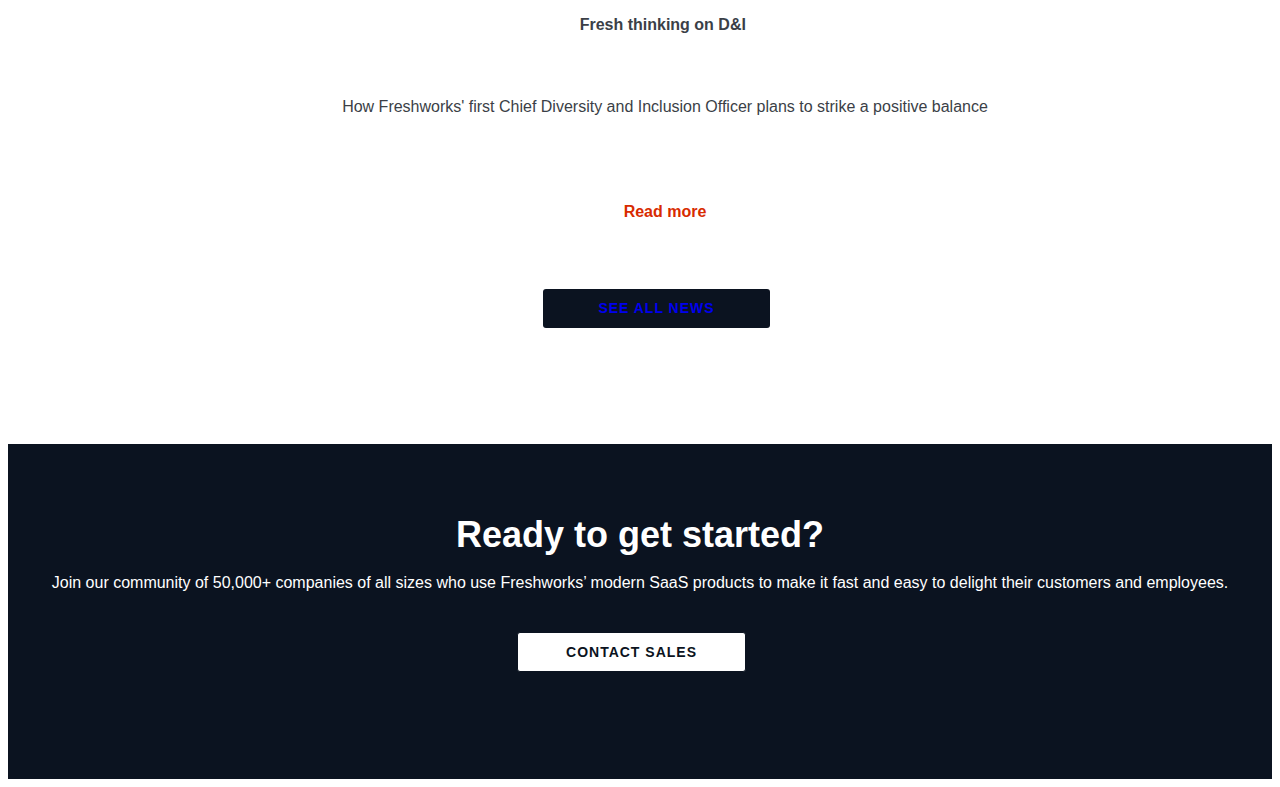
==== commit 4ffa4f1a: "change made" ====
--- a/index.html
+++ b/index.html
@@ -74,7 +74,7 @@
         </div>
     </section>
     <section class="class2">
-        <div class="container">
+        <div style="padding: 0 0;"class="container">
             <h2 class="align-h2">An experience they’ll love</h2>
             <p class="para-section-2">Our fresh approach to business software has enabled over 50,000 companies big and
                 small across the globe
@@ -123,7 +123,7 @@
     </section>
     <!-- --------------------------------SECTION 3  STARTS---------------------------------- -->
     <section class="class3  section-3-spacing">
-        <div class="space std-page container ">
+        <div class=" std-page container space">
             <div class="sec3-heading">
                 <h2>Frictionless, simple, easy</h2>
                 <p>Freshworks makes it fast and easy for businesses to delight their customers and
@@ -491,7 +491,7 @@
     </section>
     <section class="class8">
   
-  <div class="banner-cover" style="background: url(../images/banner.png) no-repeat; ">
+  <div class="banner-cover" style="background: url(banner.png) ; ">
             <div class="container std-page banner-space">
                 <h2 class="align-center align-h2">Ready to get started?</h2>
                 <p class="sub-p align-center">
@@ -503,6 +503,11 @@
             </div>
         </div>
     </section>
+    <!-- <span class="contact-sales-button hidden-small">
+        <a href="#" class="button btn btn-dark button-space">CONTACT SALES</a>
+    </span> -->
+   <a href="" class="contact-sales-button hidden-small" ><span style="margin-bottom:0;" class="button btn btn-dark "><i style="color:white" class="far fa-envelope"></i> CONTACT SALES</span></a>
+    
 </body>
 
 </html>--- a/css/styles.css
+++ b/css/styles.css
@@ -409,6 +409,11 @@
 .space {
   margin-right: 0 12.1%;
 }
+@media only screen and (max-width: 576px){
+  .container {
+    padding: 0 12%;
+  }
+}
 .section-3-spacing {
   padding-top: 115px;
   padding-bottom: 100px;
@@ -664,7 +669,23 @@
    
   }
 }
+.hidden-small{
+  display: none;
+}
+.btn-dark{
+  background: #0b1320;
+  line-height: 0;
+}
 @media only screen and (min-width: 960px) 
 {
-   
-}+   .contact-sales-button{
+     position: fixed; 
+     bottom: 42px;
+     right: 20px; 
+
+   }
+   .hidden-small{
+     display: block;
+   }
+}
+
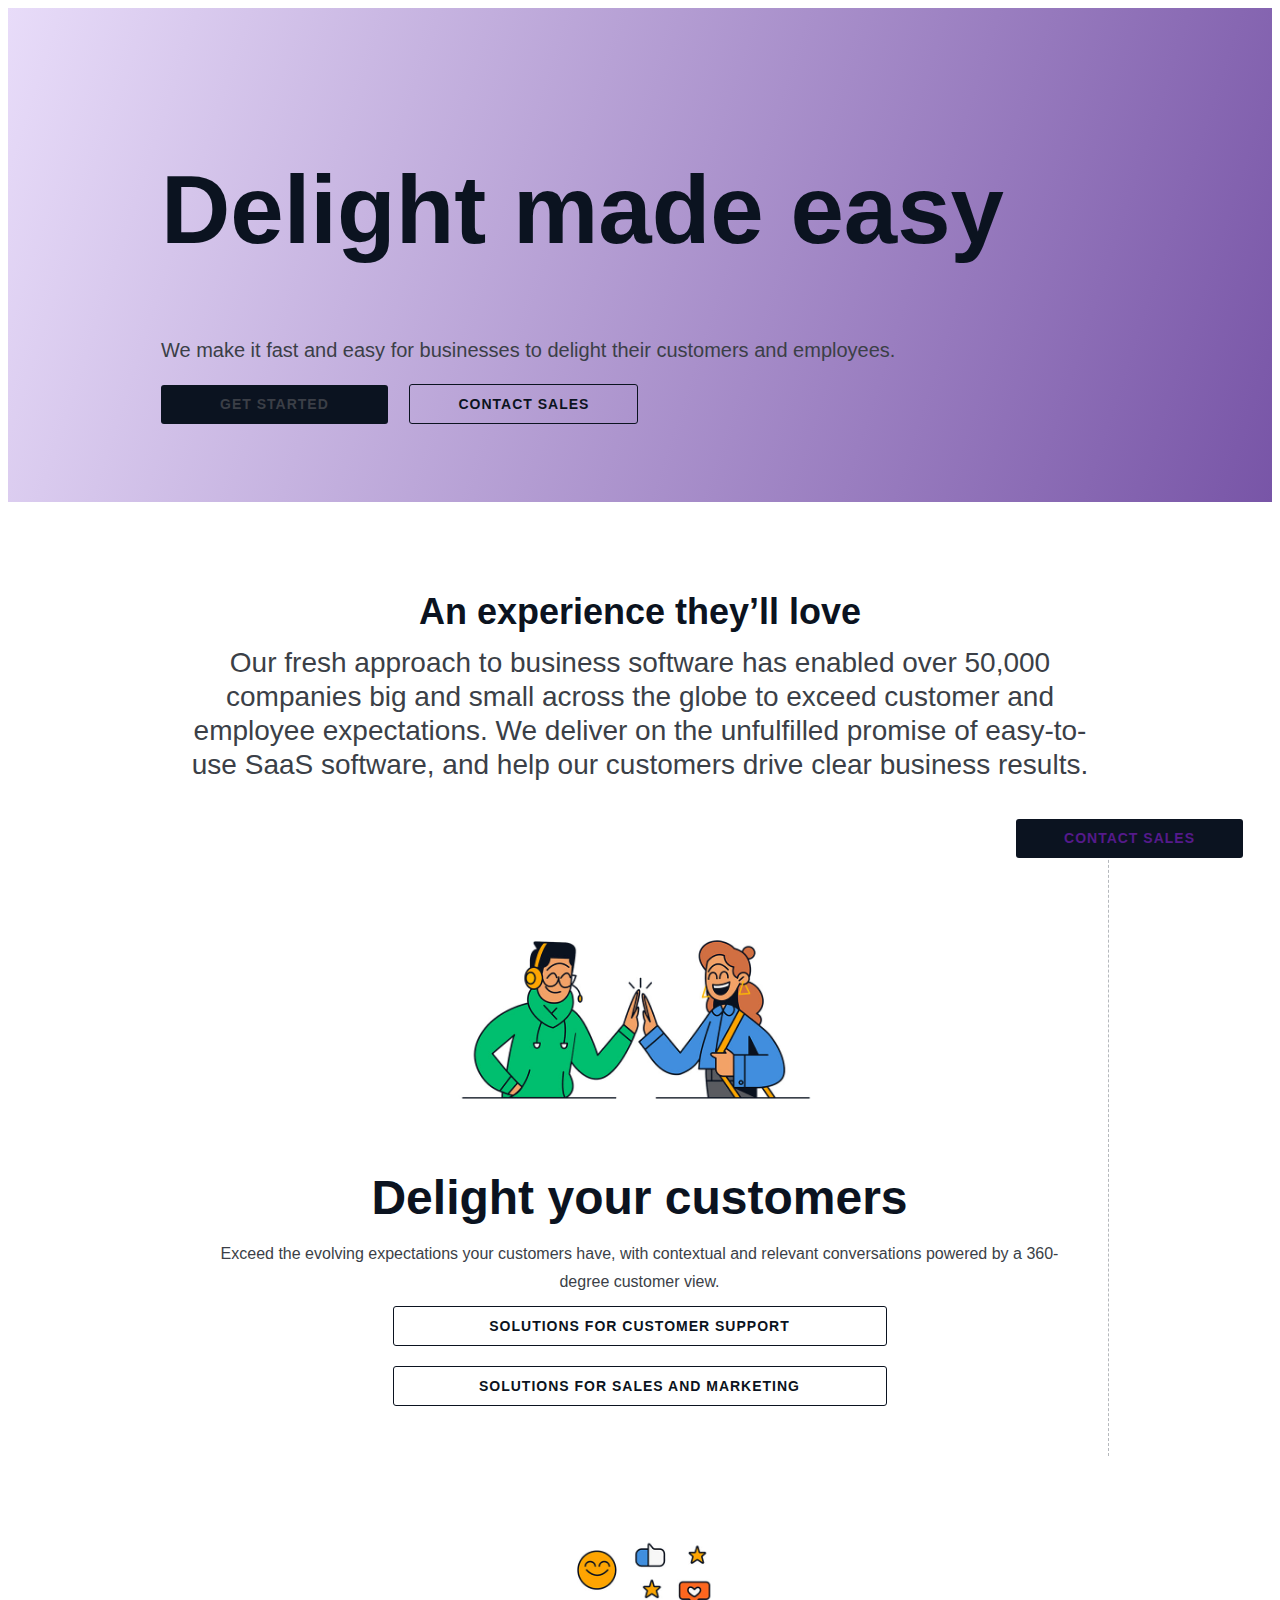
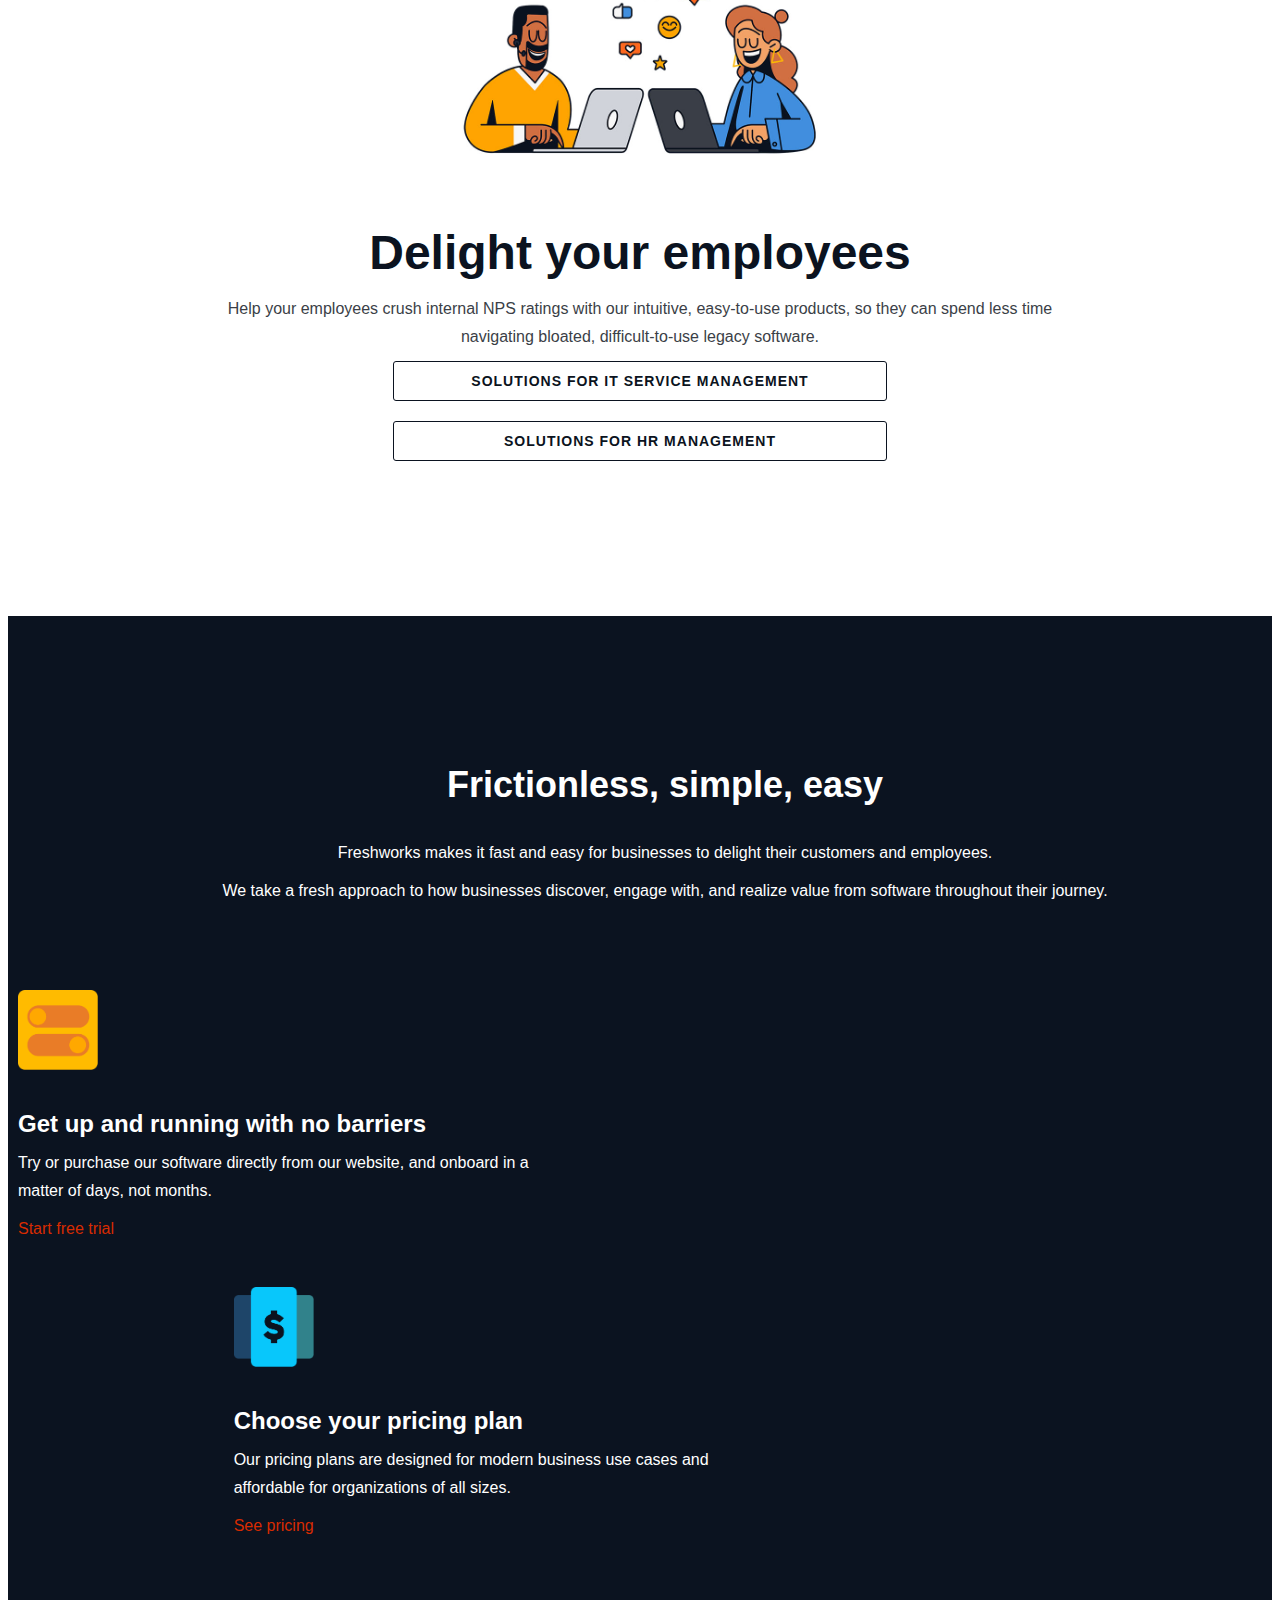
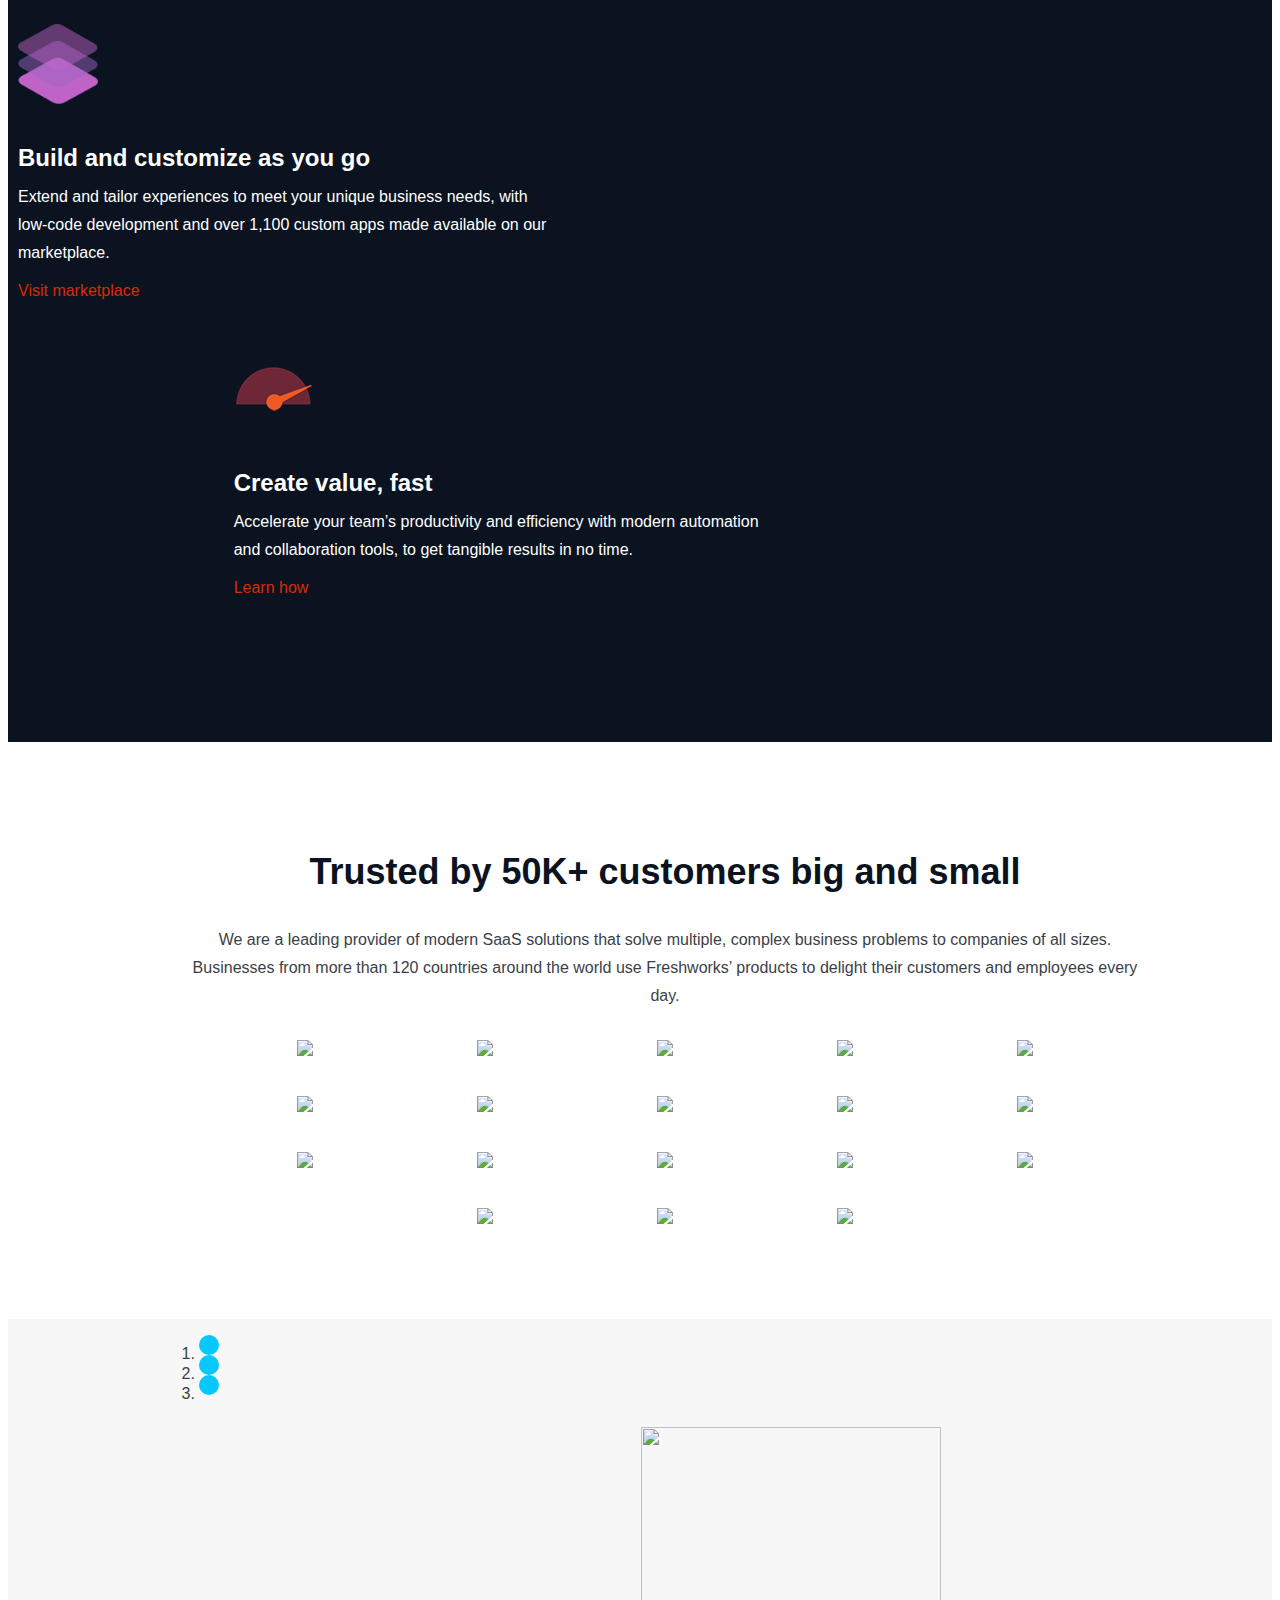
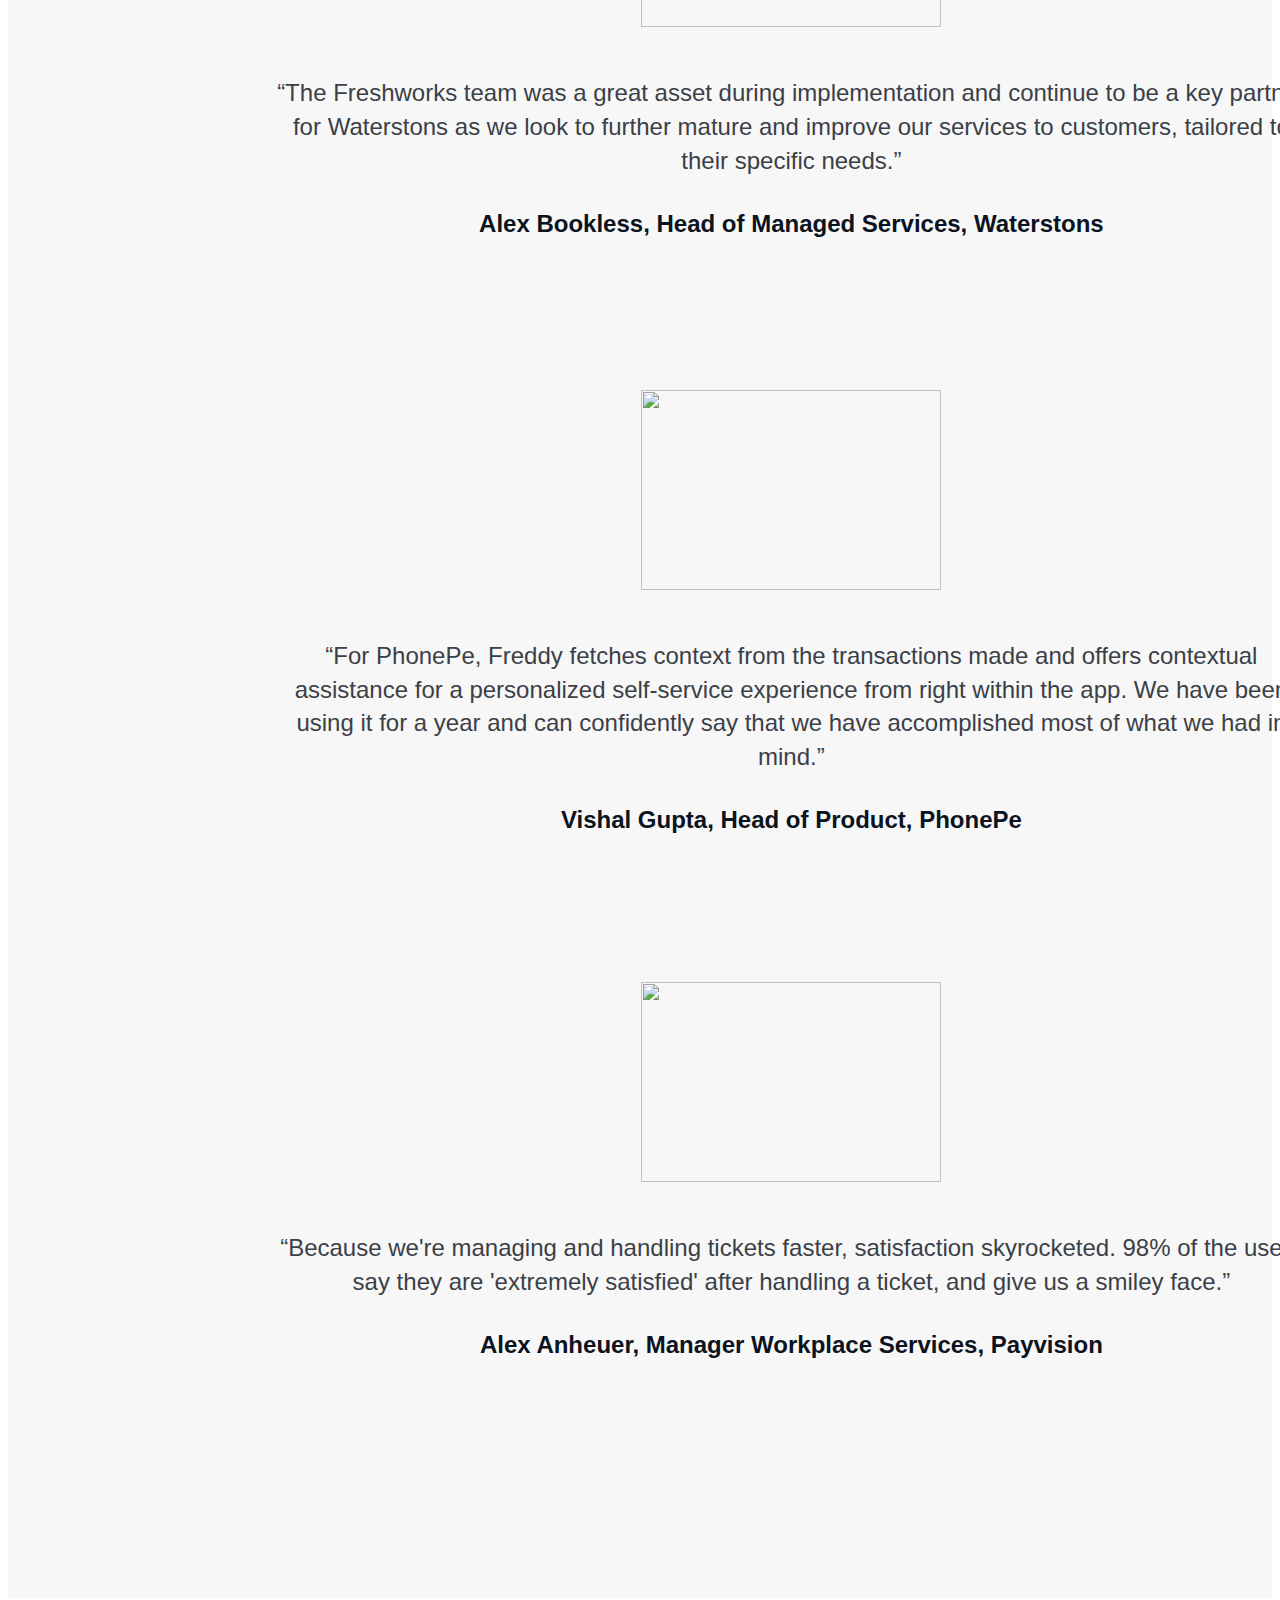
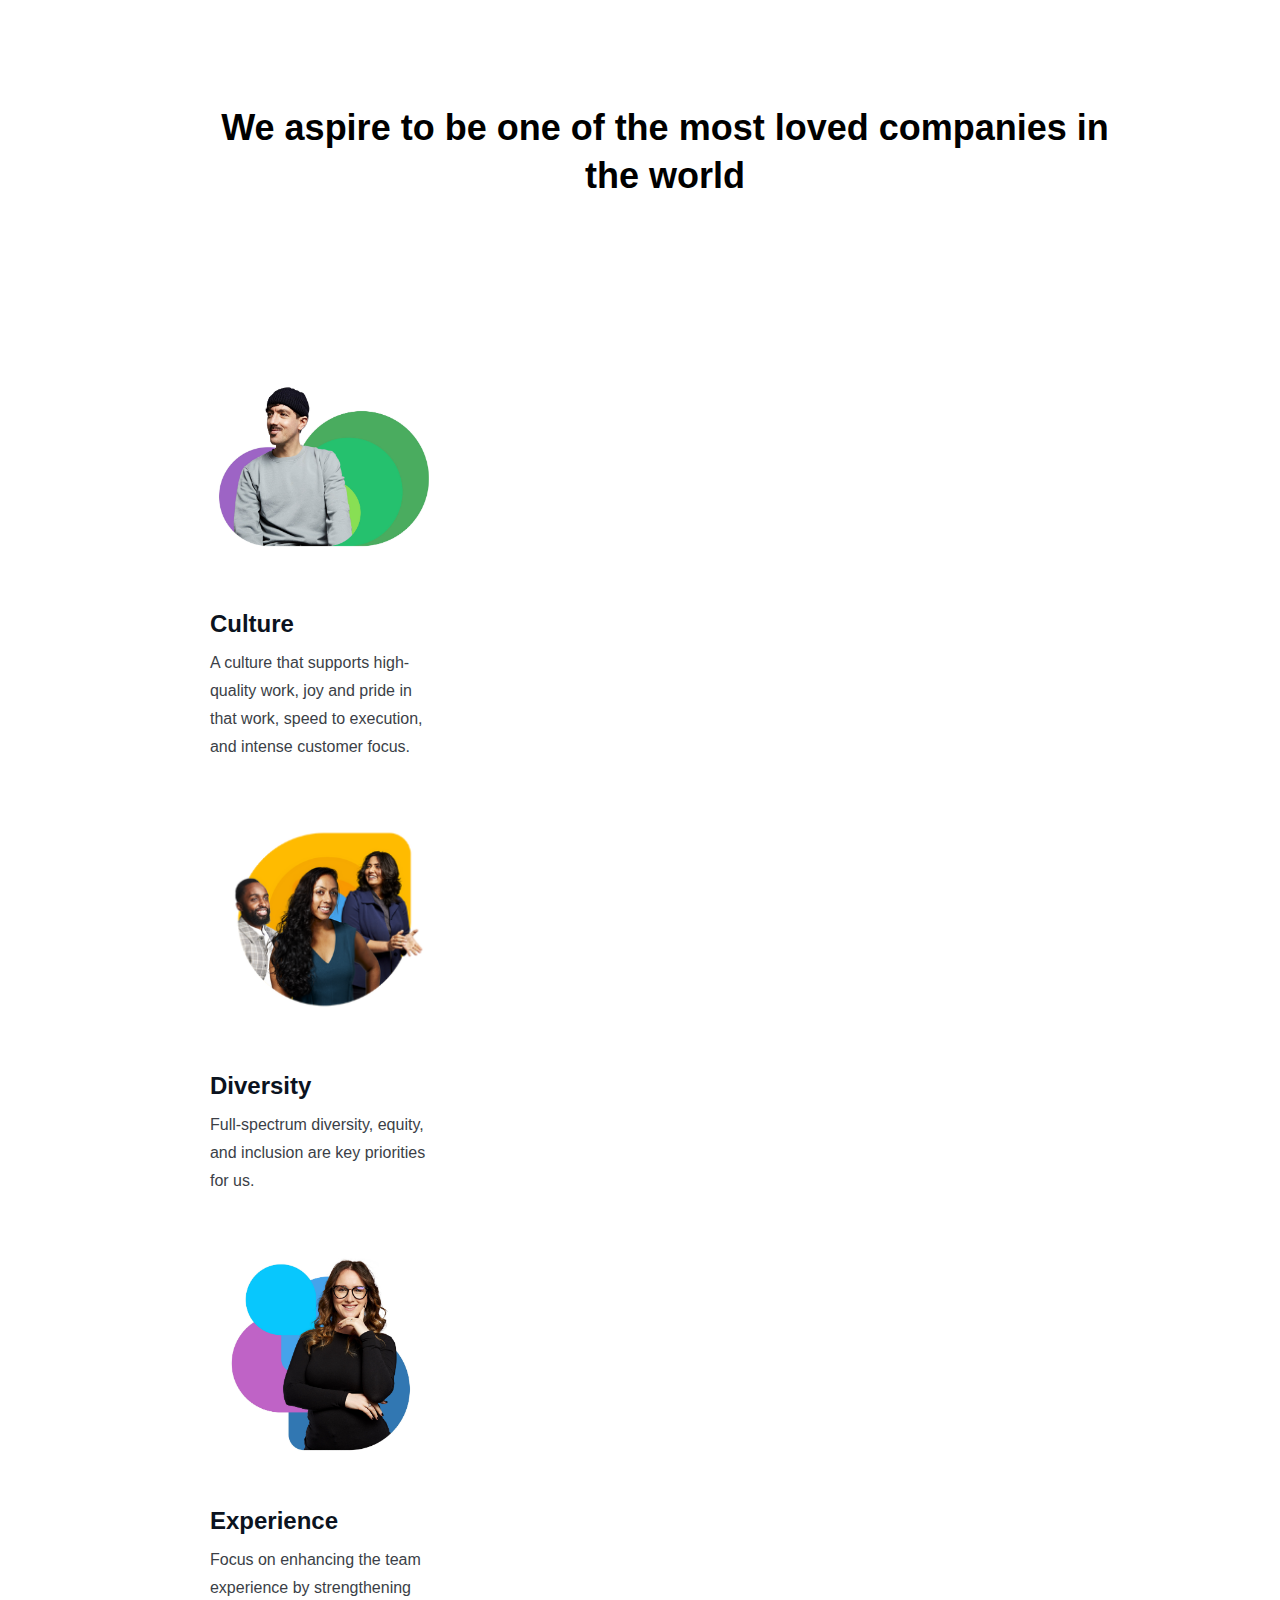
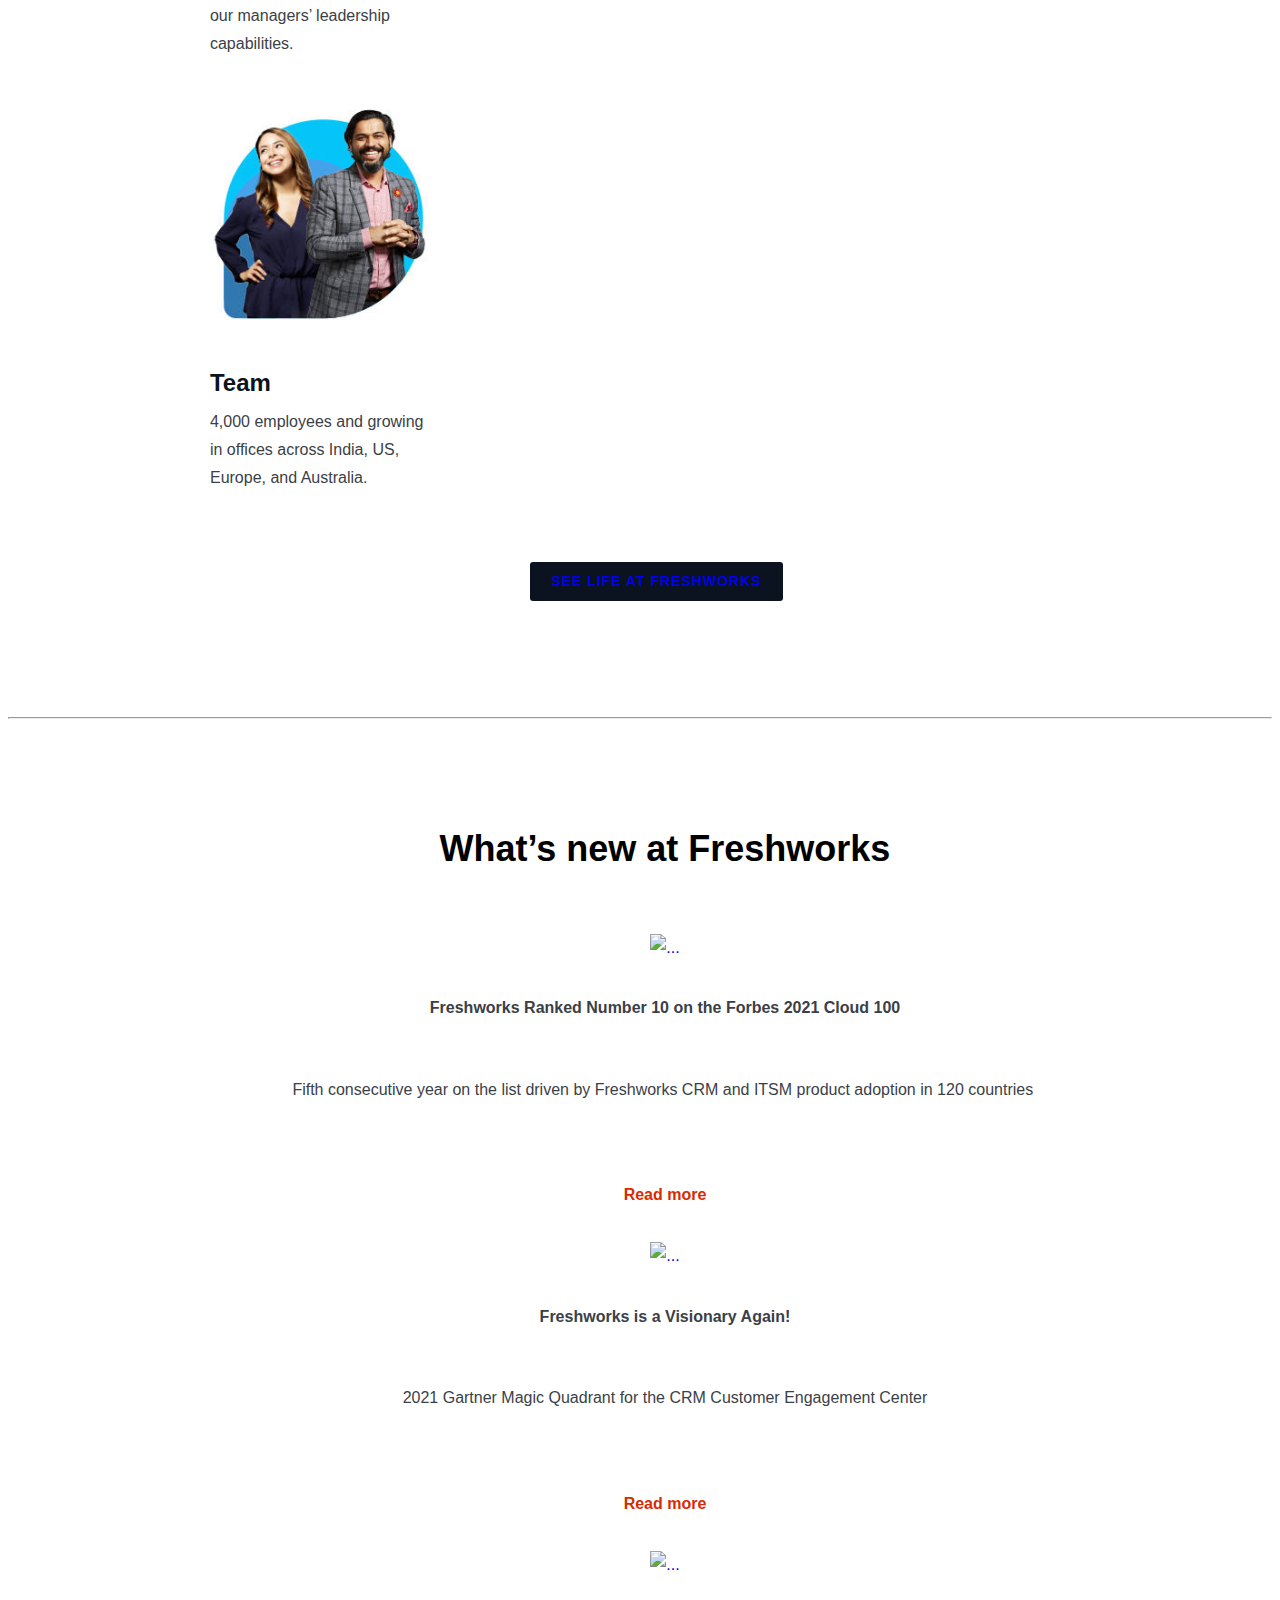
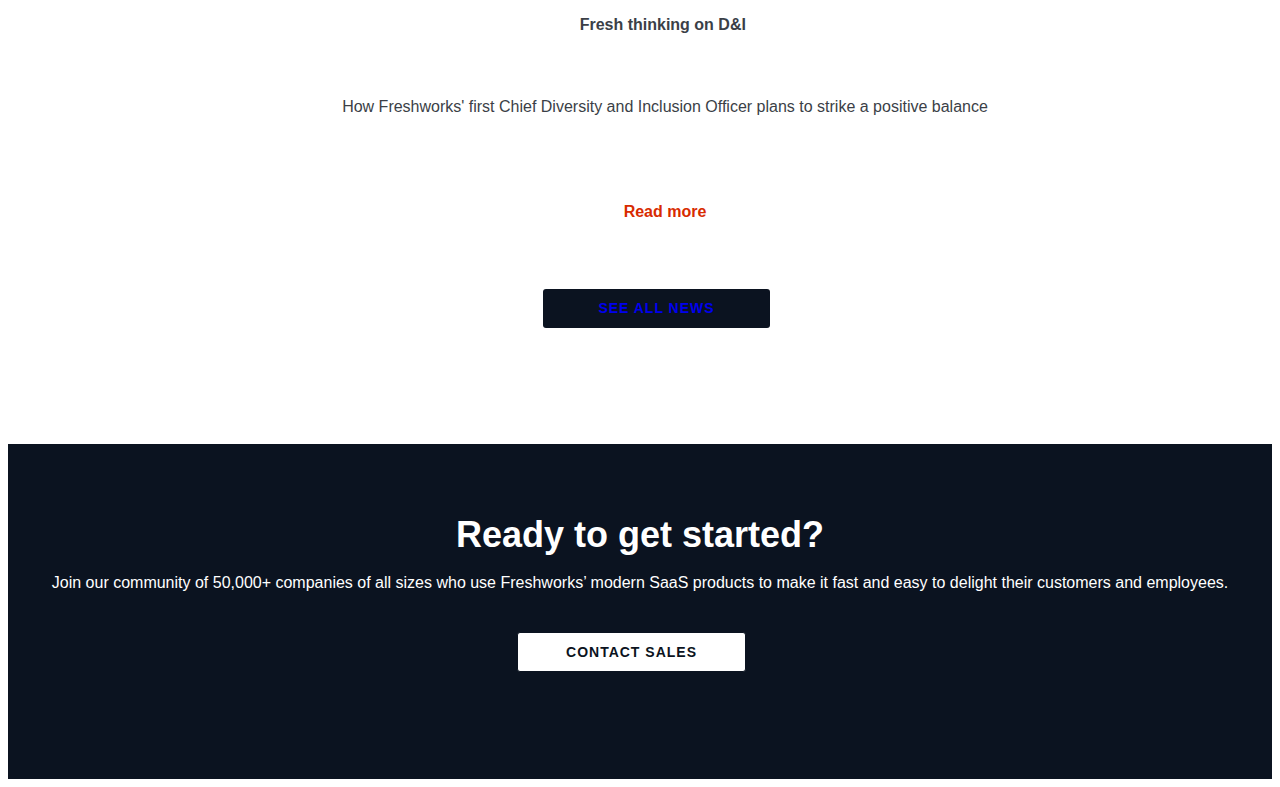
==== commit f8d6bb7b: "padding changed" ====
--- a/index.html
+++ b/index.html
@@ -74,14 +74,14 @@
         </div>
     </section>
     <section class="class2">
-        <div style="padding: 0 0;"class="container">
+        <div class="container">
             <h2 class="align-h2">An experience they’ll love</h2>
             <p class="para-section-2">Our fresh approach to business software has enabled over 50,000 companies big and
                 small across the globe
                 to
                 exceed customer and employee expectations. We deliver on the unfulfilled promise of easy-to-use SaaS
                 software, and help our customers drive clear business results.</p>
-            <div class="std-page container">
+            <div style="padding: 0 0;" class="std-page container">
                 <div class="row row-margin">
                     <div class="col-lg-6 divider-right mb-md">
                         <div class="wrap wrap-no-hover two-column">
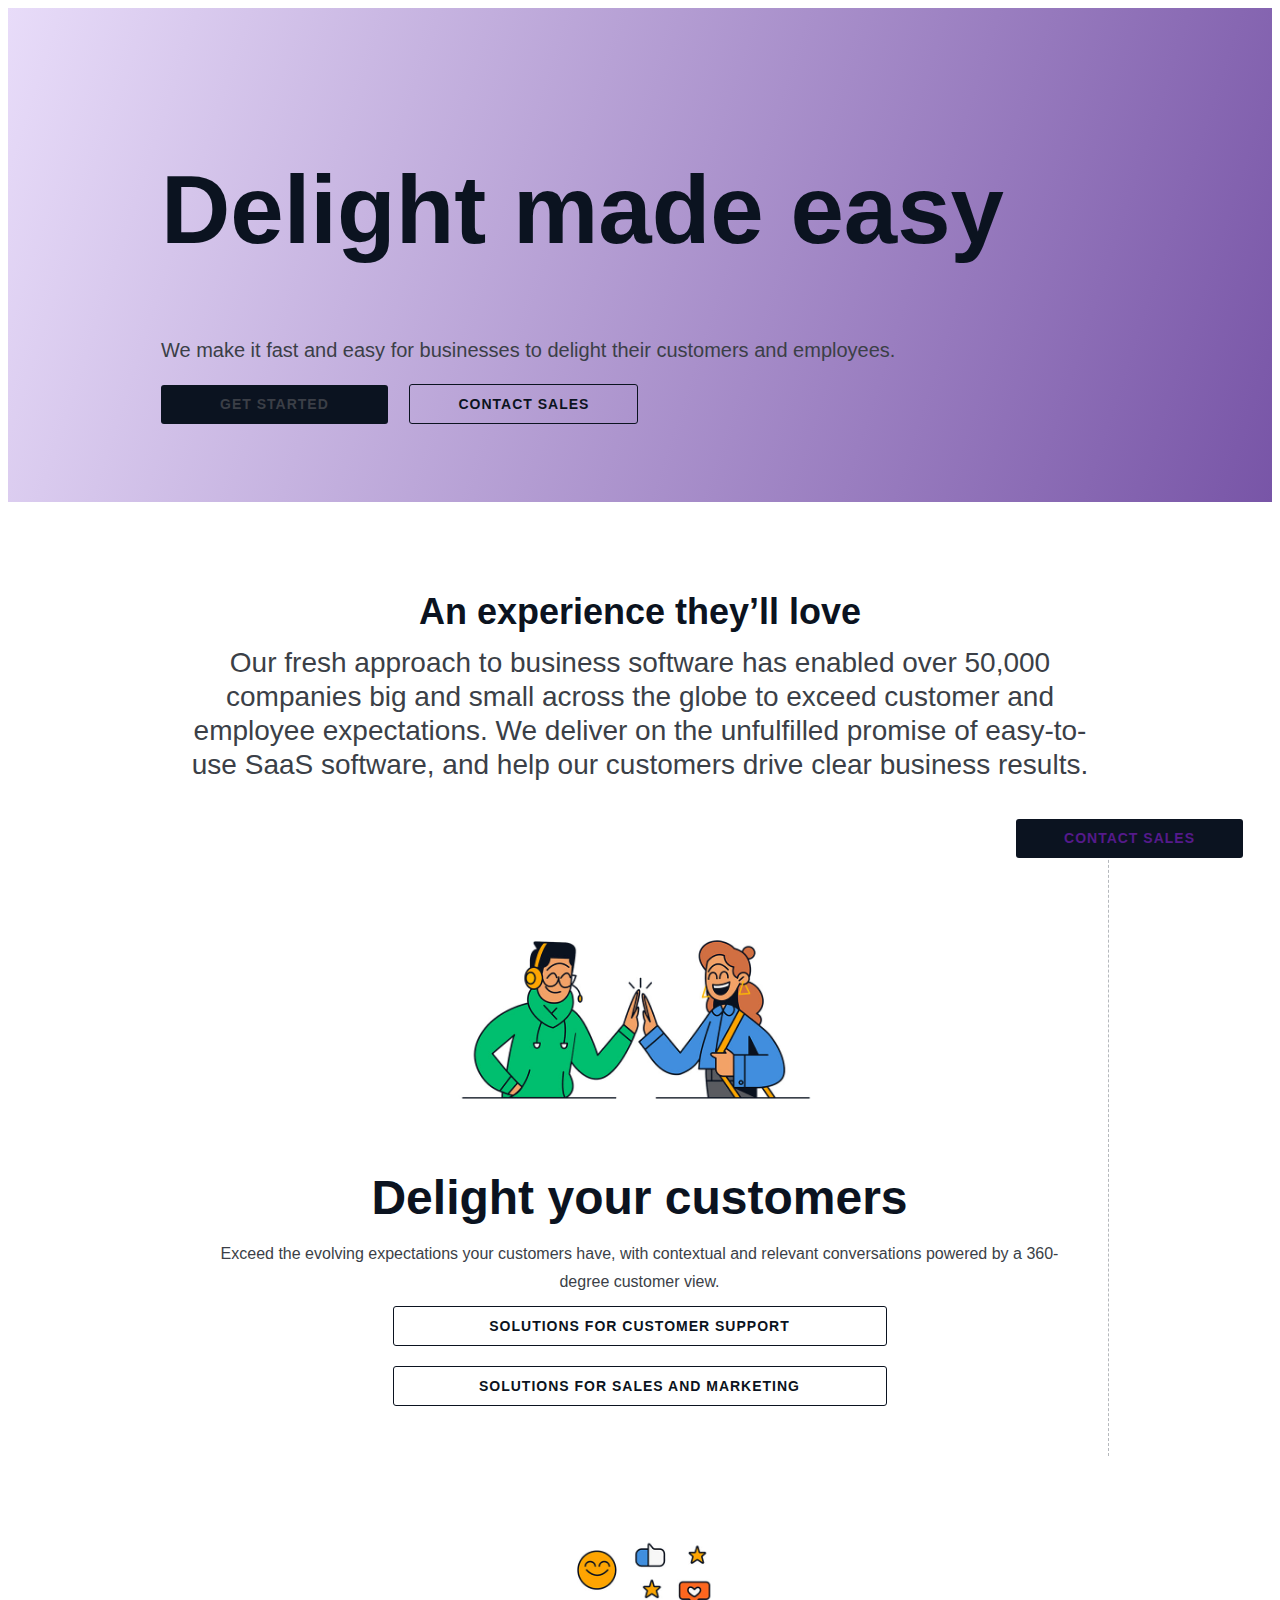
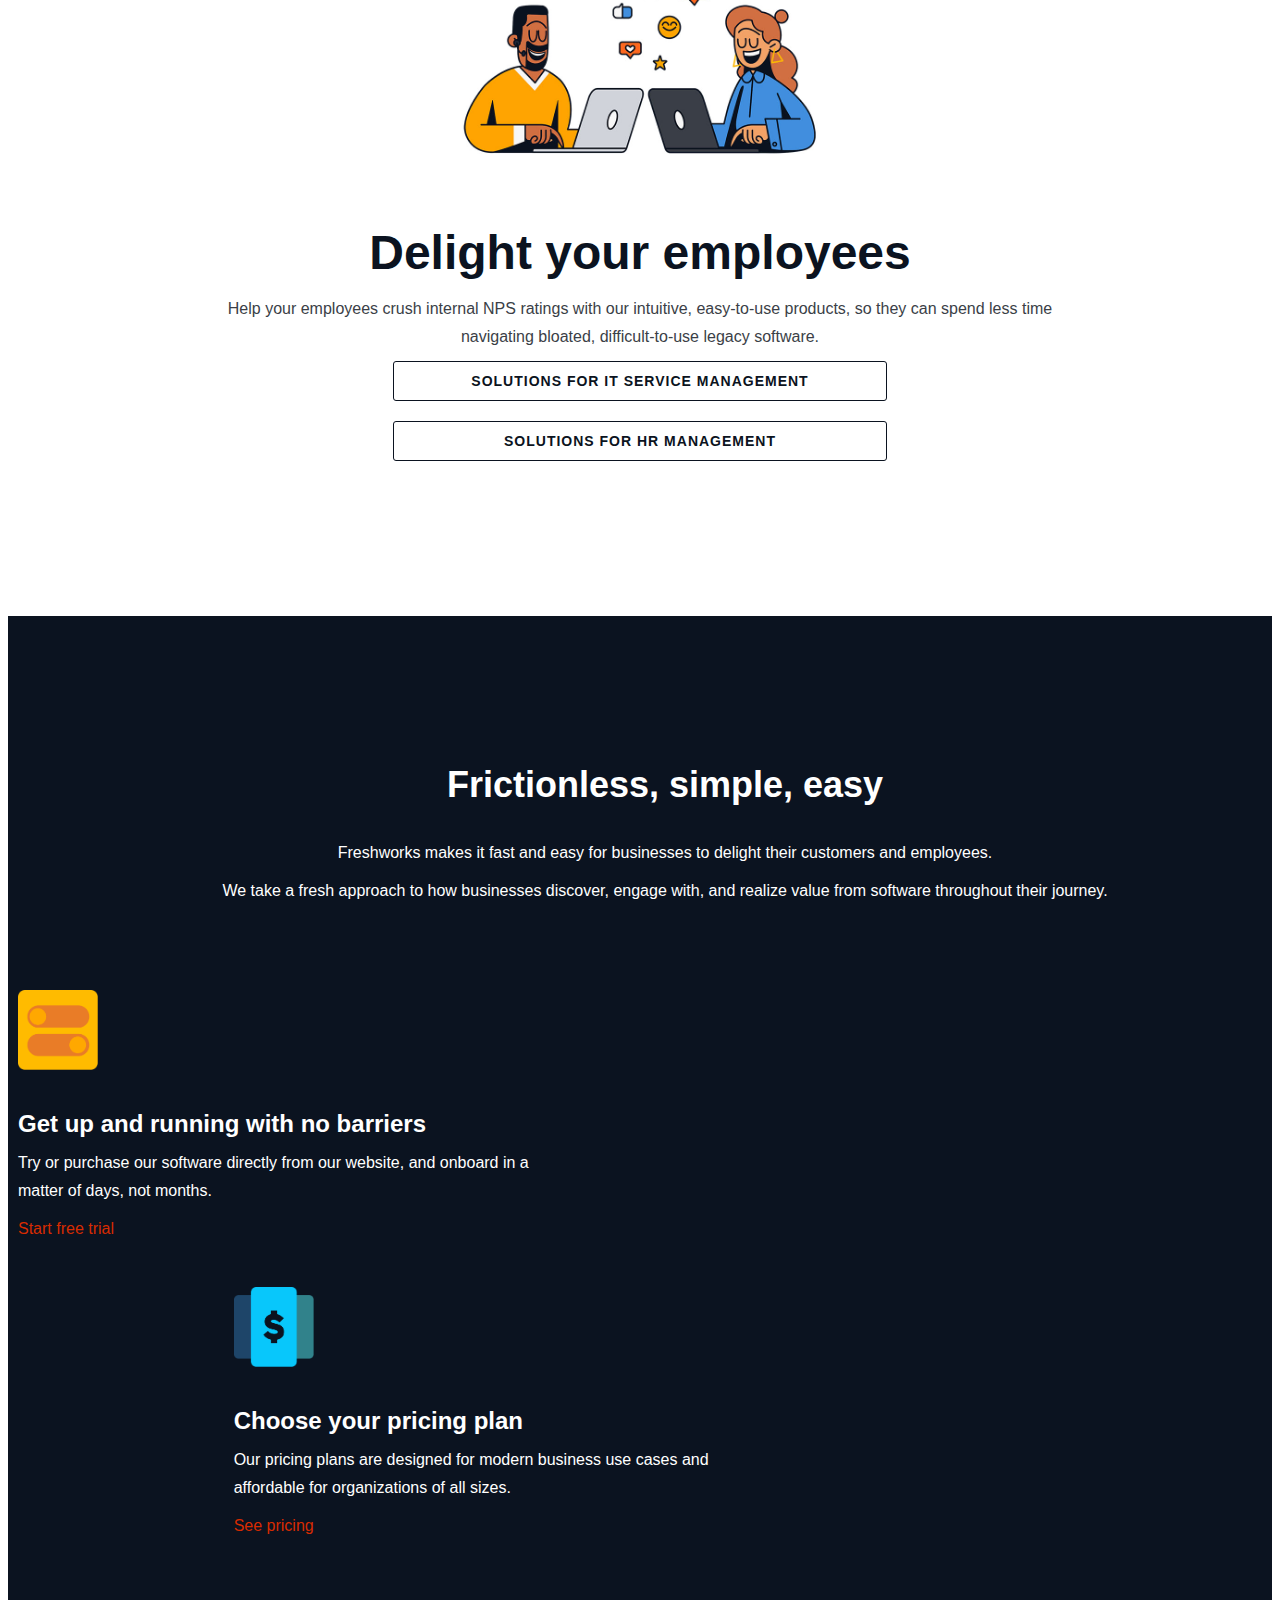
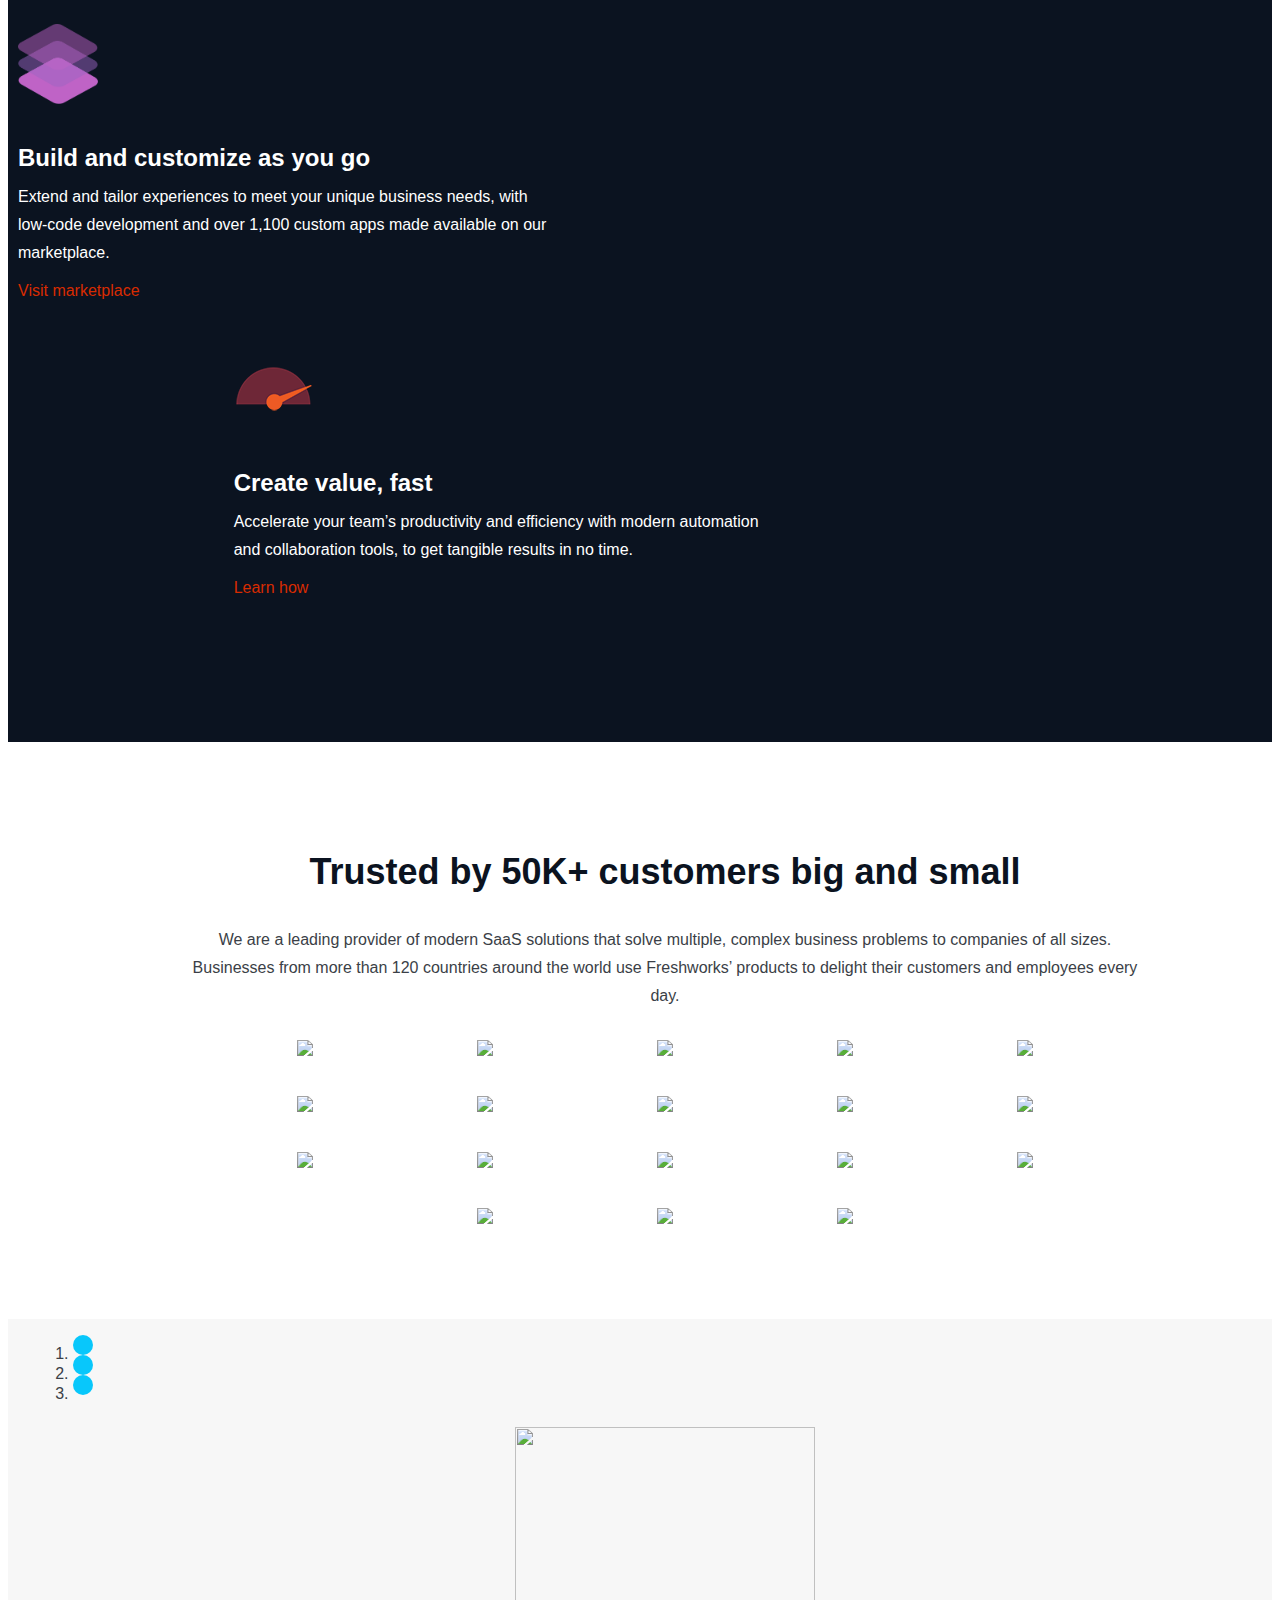
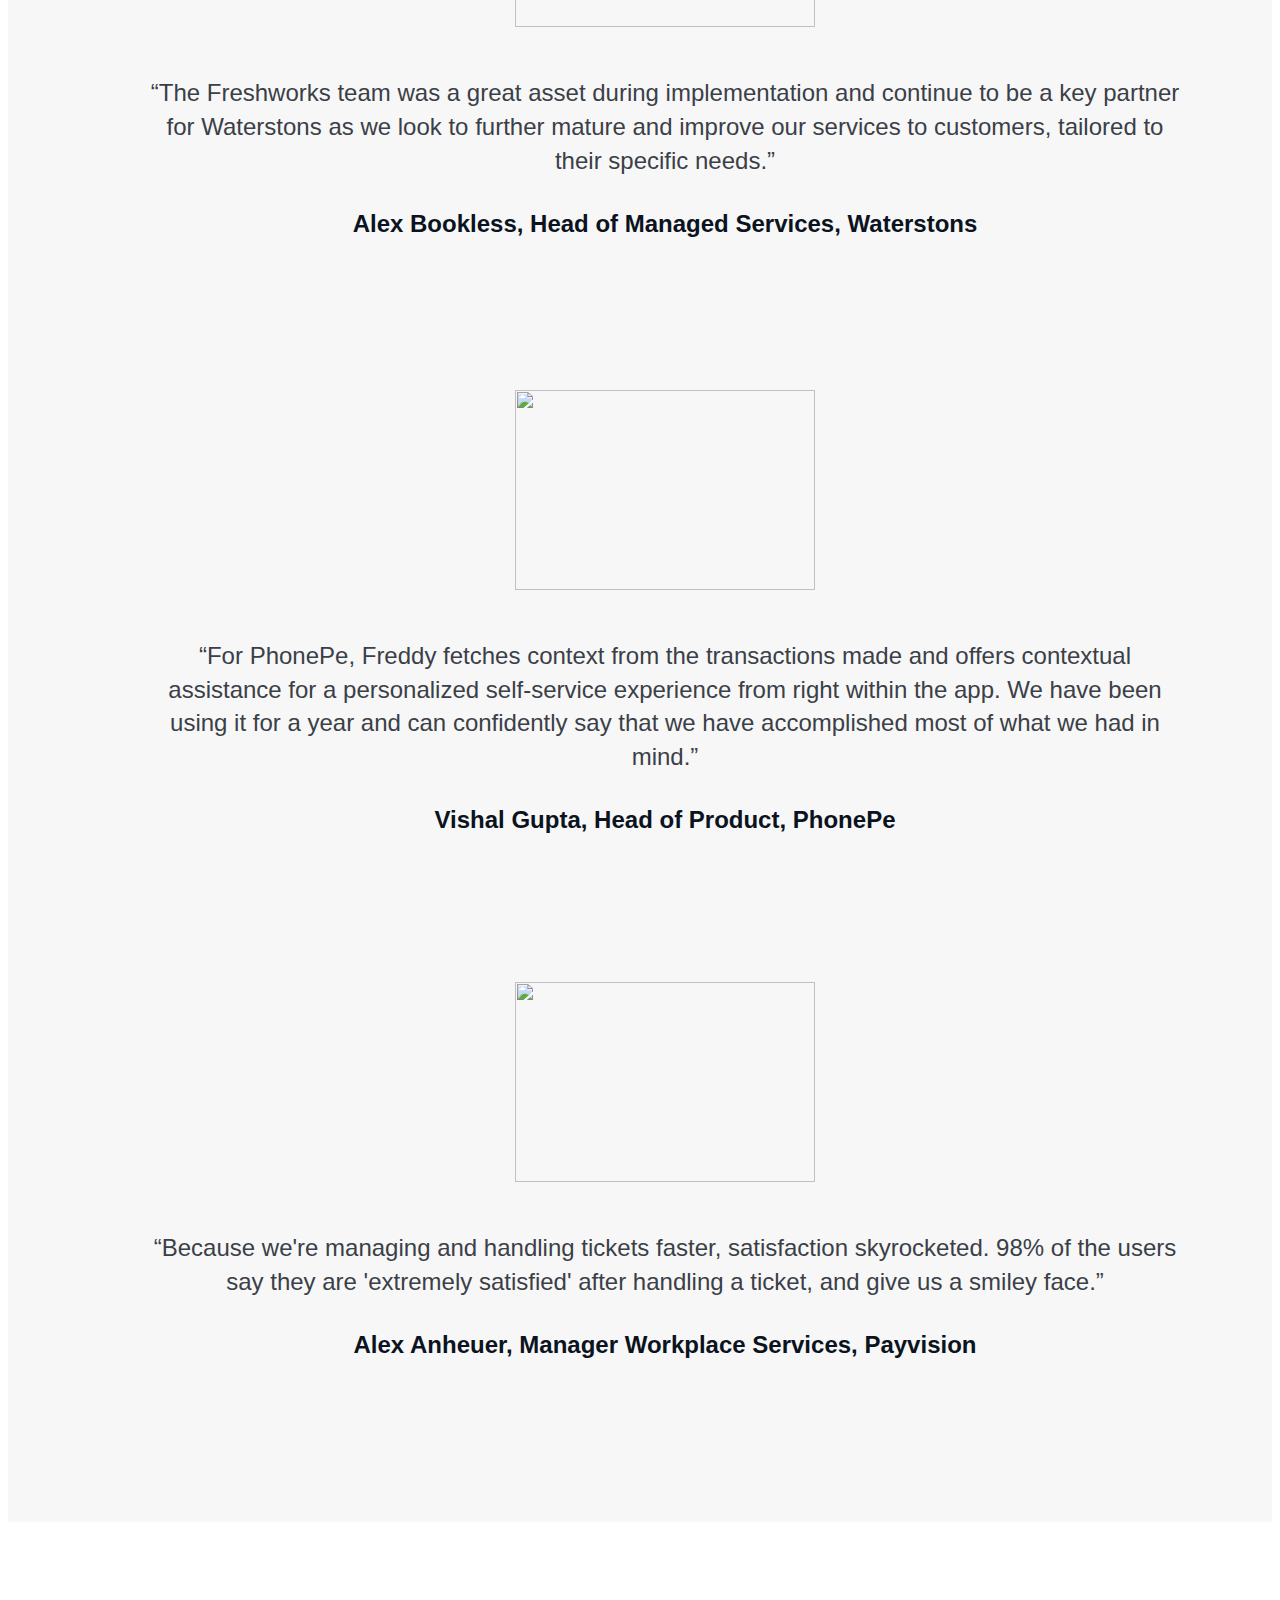
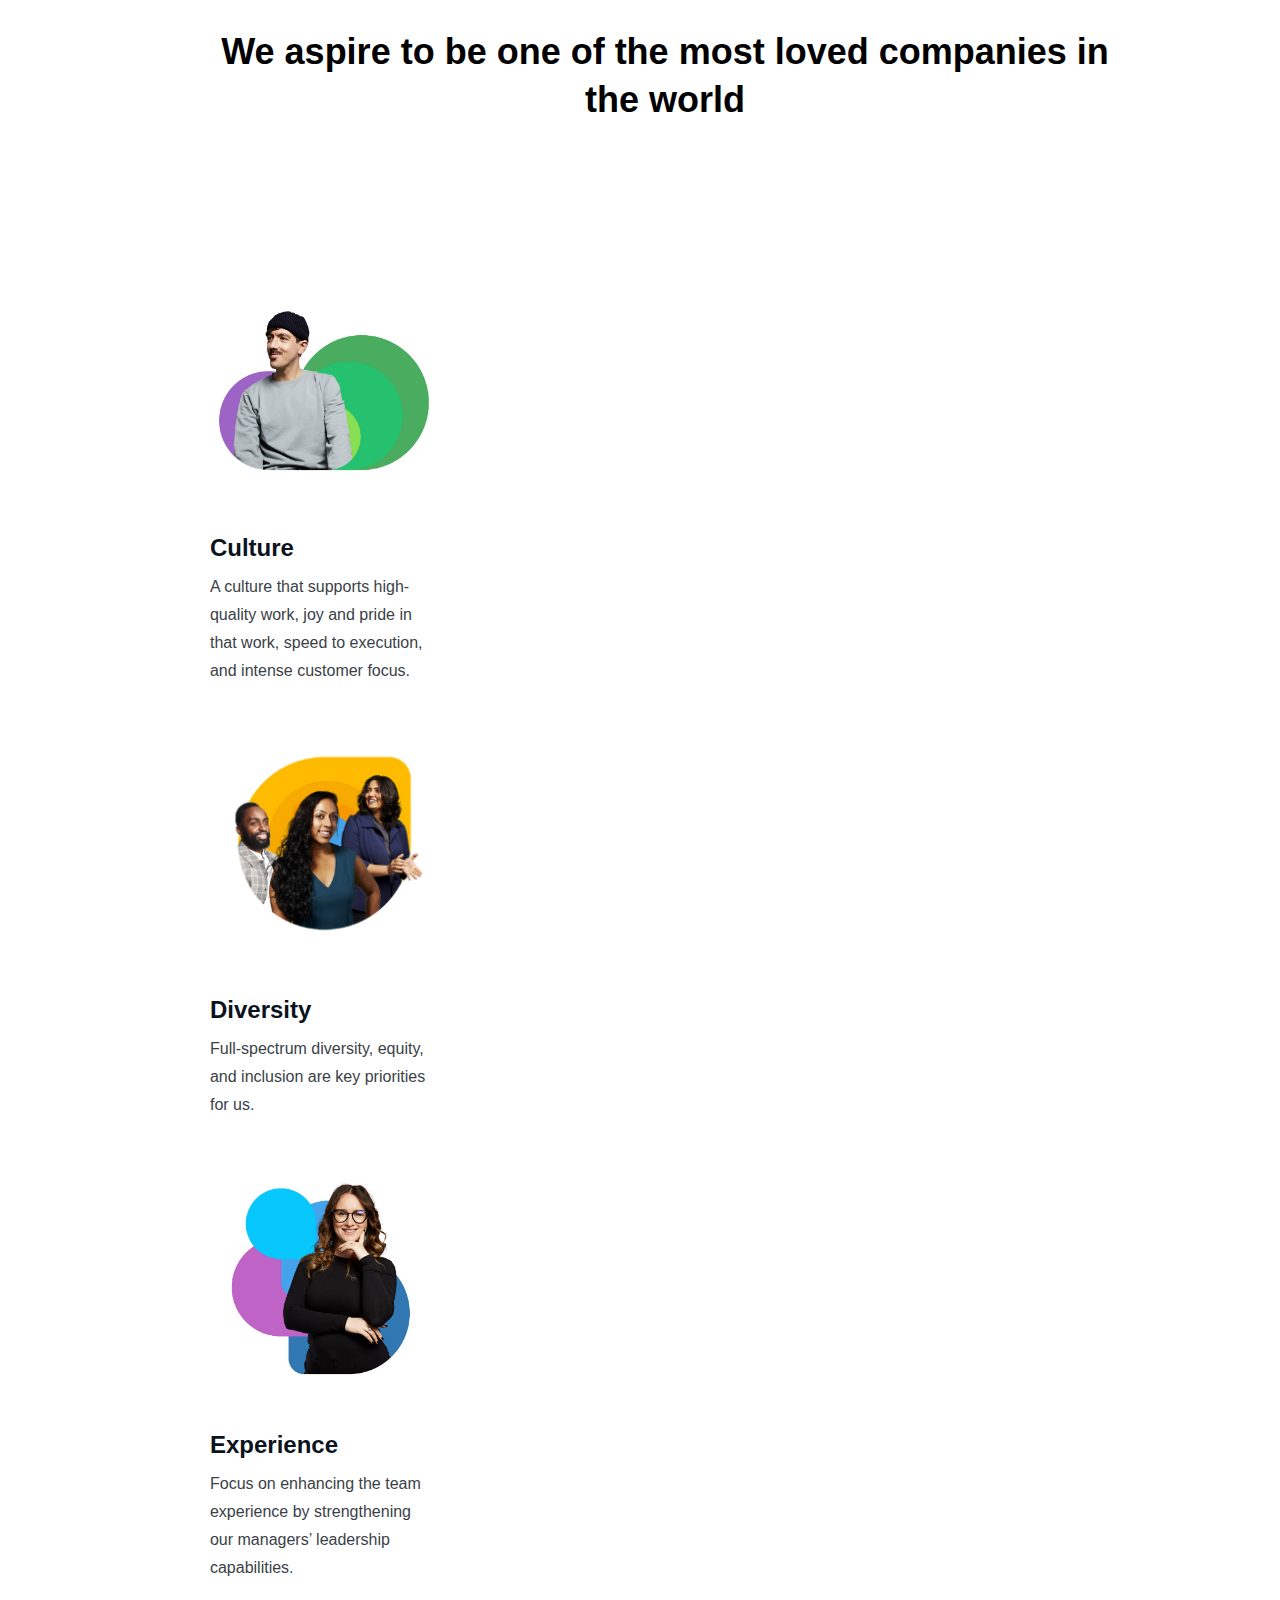
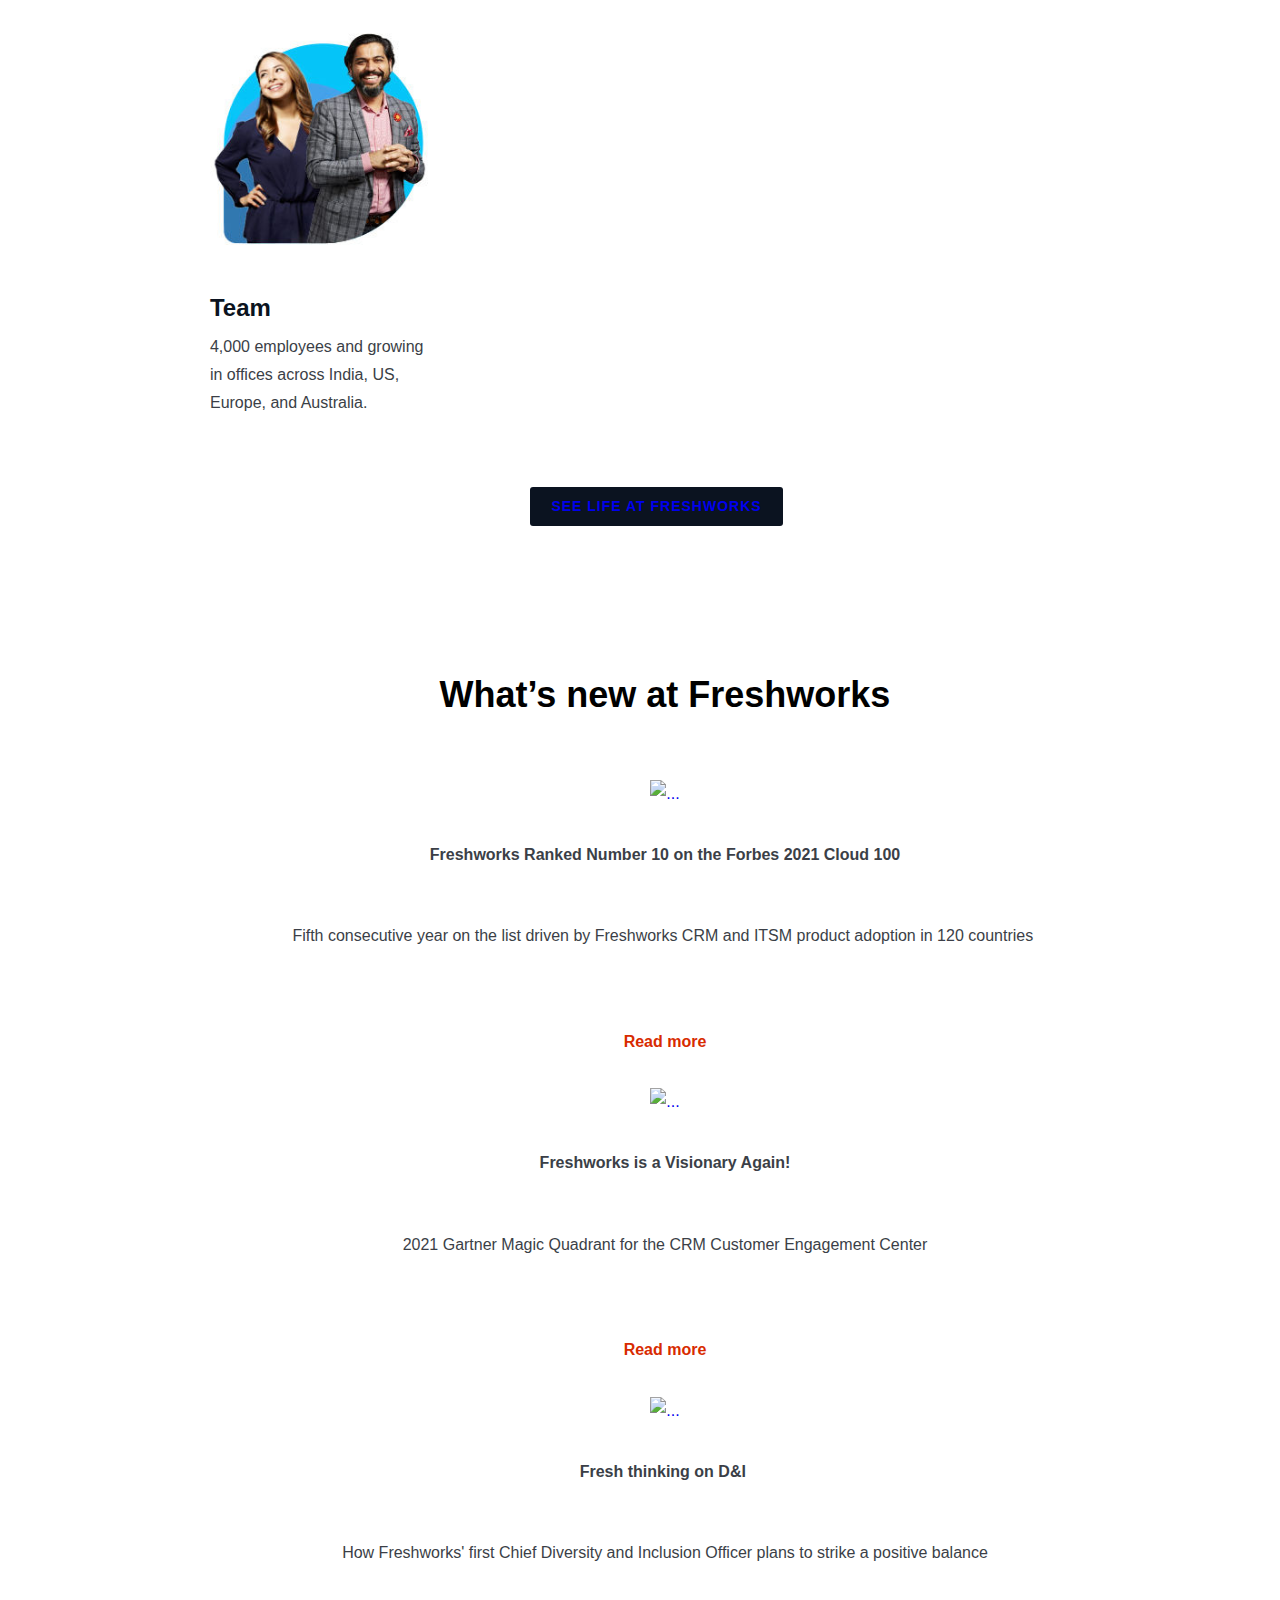
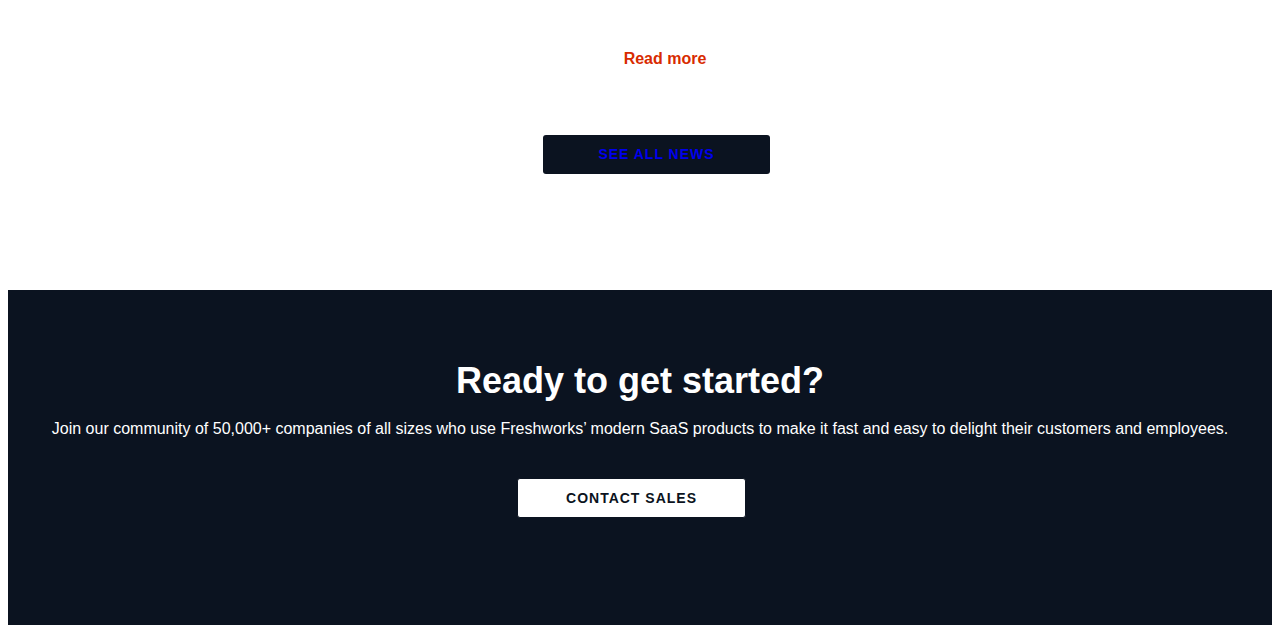
==== commit 27179f82: "carousel responsive updated" ====
--- a/index.html
+++ b/index.html
@@ -23,34 +23,7 @@
 
     <!--font awesome-->
     <script src="https://kit.fontawesome.com/db76c3a070.js" crossorigin="anonymous"></script>
-    <script>
-        var slideIndex = 1;
-        showSlides(slideIndex);
-
-        function plusSlides(n) {
-            showSlides(slideIndex += n);
-        }
-
-        function currentSlide(n) {
-            showSlides(slideIndex = n);
-        }
-
-        function showSlides(n) {
-            var i;
-            var slides = document.getElementsByClassName("mySlides");
-            var dots = document.getElementsByClassName("dot");
-            if (n > slides.length) { slideIndex = 1 }
-            if (n < 1) { slideIndex = slides.length }
-            for (i = 0; i < slides.length; i++) {
-                slides[i].style.display = "none";
-            }
-            for (i = 0; i < dots.length; i++) {
-                dots[i].className = dots[i].className.replace(" active", "");
-            }
-            slides[slideIndex - 1].style.display = "block";
-            dots[slideIndex - 1].className += " active";
-        }
-    </script>
+   
 </head>
 
 <body>
@@ -68,7 +41,7 @@
                     </div>
                 </div>
                 <div class="col-md-6">
-                    <img class="img-fluid responsive original-img fadein" src="images/girl-with-phone.png" alt="">
+                    <img class="img-fluid responsive blur" src="images/girl-with-phone.png" alt="">
                 </div>
             </div>
         </div>
@@ -85,7 +58,7 @@
                 <div class="row row-margin">
                     <div class="col-lg-6 divider-right mb-md">
                         <div class="wrap wrap-no-hover two-column">
-                            <div style="overflow: hidden;" class="wrap-section-2-img"><img
+                            <div style="overflow: hidden;" class="wrap-section-2-img blur"><img
                                     style=" max-width: 100%; height: auto; " class="responsive"
                                     src="images/customers.jpg" alt="customers"></div>
                             <h2 class="h2-section2 align-h2">Delight your customers</h2>
@@ -102,7 +75,7 @@
                     <div class="col-lg-6 mb-md">
                         <div class="wrap wrap-no-hover two-column">
                             <div style="overflow: hidden;" class="wrap-section-2-img"><img
-                                    style=" max-width: 100%; height: auto; " class="responsive"
+                                    style=" max-width: 100%; height: auto; " class="responsive blur"
                                     src="images/employees.jpg" alt="employees"></div>
                             <h2 class="h2-section2 align-h2">Delight your employees</h2>
                             <p>Help your employees crush internal NPS ratings with our intuitive, easy-to-use products,
@@ -190,95 +163,95 @@
                     companies of all sizes. Businesses from more than 120 countries around the world use Freshworks’
                     products to delight their customers and employees every day.</p>
             </div>
-            <div class="banners">
-                <div class="banner">
-                    <div class="lazy-image-wrapper loaded" style="">
-                        <img class="original-image fadeIn   " src="images/logo-pearson.png ">
-                    </div>
-                </div>
-                <div class="banner">
-                    <div class="lazy-image-wrapper loaded" style="">
-                        <img class="original-image fadeIn   " src="images/logo-brewdog.png">
-                    </div>
-                </div>
-                <div class="banner">
-                    <div class="lazy-image-wrapper loaded" style="">
-                        <img class="original-image fadeIn   " src="images/logo-bridgestone.png">
-                    </div>
-                </div>
-                <div class="banner">
-                    <div class="lazy-image-wrapper loaded" style="">
-                        <img class="original-image fadeIn   " src="images/logo-buying-show.png">
-                    </div>
-                </div>
-                <div class="banner">
-                    <div class="lazy-image-wrapper loaded" style="">
-                        <img class="original-image fadeIn   " src="images/logo-klarna.png">
-                    </div>
-                </div>
-                <div class="banner">
-                    <div class="lazy-image-wrapper loaded" style="">
-                        <img class="original-image fadeIn   " src="images/logo-vicemg.png">
-                    </div>
-                </div>
-                <div class="banner">
-                    <div class="lazy-image-wrapper loaded" style="">
-                        <img class="original-image fadeIn   " src="images/logo-deichmann.png">
-                    </div>
-                </div>
-                <div class="banner">
-                    <div class="lazy-image-wrapper loaded" style="">
-                        <img class="original-image fadeIn   " src="images/logo-waterstons.png">
-                    </div>
-                </div>
-                <div class="banner">
-                    <div class="lazy-image-wrapper loaded" style="">
-                        <img class="original-image fadeIn   " src="images/logo-fiverr.png">
-                    </div>
-                </div>
-                <div class="banner">
-                    <div class="lazy-image-wrapper loaded" style="">
-                        <img class="original-image fadeIn   " src="images/logo-exabytes.png">
-                    </div>
-                </div>
-                <div class="banner">
-                    <div class="lazy-image-wrapper loaded" style="">
-                        <img class="original-image fadeIn   " src="images/logo-GF.png">
-                    </div>
-                </div>
-                <div class="banner">
-                    <div class="lazy-image-wrapper loaded" style="">
-                        <img class="original-image fadeIn   " src="images/logo-multichoice.png">
-                    </div>
-                </div>
-                <div class="banner">
-                    <div class="lazy-image-wrapper loaded" style="">
-                        <img class="original-image fadeIn   " src="images/logo-bluenile.png">
-                    </div>
-                </div>
-                <div class="banner">
-                    <div class="lazy-image-wrapper loaded" style="">
-                        <img class="original-image fadeIn   " src="images/logo-teamviewer.png">
-                    </div>
-                </div>
-                <div class="banner">
-                    <div class="lazy-image-wrapper loaded" style="">
-                        <img class="original-image fadeIn   " src="images/logo-engel.png">
-                    </div>
-                </div>
-                <div class="banner">
-                    <div class="lazy-image-wrapper loaded" style="">
-                        <img class="original-image fadeIn   " src="images/logo-itv.png">
-                    </div>
-                </div>
-                <div class="banner">
-                    <div class="lazy-image-wrapper loaded" style="">
-                        <img class="original-image fadeIn   " src="images/logo-delivery.png">
-                    </div>
-                </div>
-                <div class="banner">
-                    <div class="lazy-image-wrapper loaded" style="">
-                        <img class="original-image fadeIn   " src="images/logo-katz-media.png">
+            <div class="banners blur">
+                <div class="banner">
+                    <div>
+                        <img  src="images/logo-pearson.png ">
+                    </div>
+                </div>
+                <div class="banner">
+                    <div>
+                        <img  src="images/logo-brewdog.png">
+                    </div>
+                </div>
+                <div class="banner">
+                    <div>
+                        <img  src="images/logo-bridgestone.png">
+                    </div>
+                </div>
+                <div class="banner">
+                    <div>
+                        <img  src="images/logo-buying-show.png">
+                    </div>
+                </div>
+                <div class="banner">
+                    <div>
+                        <img  src="images/logo-klarna.png">
+                    </div>
+                </div>
+                <div class="banner">
+                    <div>
+                        <img  src="images/logo-vicemg.png">
+                    </div>
+                </div>
+                <div class="banner">
+                    <div>
+                        <img  src="images/logo-deichmann.png">
+                    </div>
+                </div>
+                <div class="banner">
+                    <div>
+                        <img  src="images/logo-waterstons.png">
+                    </div>
+                </div>
+                <div class="banner">
+                    <div>
+                        <img  src="images/logo-fiverr.png">
+                    </div>
+                </div>
+                <div class="banner">
+                    <div>
+                        <img  src="images/logo-exabytes.png">
+                    </div>
+                </div>
+                <div class="banner">
+                    <div>
+                        <img  src="images/logo-GF.png">
+                    </div>
+                </div>
+                <div class="banner">
+                    <div>
+                        <img  src="images/logo-multichoice.png">
+                    </div>
+                </div>
+                <div class="banner">
+                    <div>
+                        <img  src="images/logo-bluenile.png">
+                    </div>
+                </div>
+                <div class="banner">
+                    <div>
+                        <img  src="images/logo-teamviewer.png">
+                    </div>
+                </div>
+                <div class="banner">
+                    <div>
+                        <img  src="images/logo-engel.png">
+                    </div>
+                </div>
+                <div class="banner">
+                    <div>
+                        <img  src="images/logo-itv.png">
+                    </div>
+                </div>
+                <div class="banner">
+                    <div>
+                        <img  src="images/logo-delivery.png">
+                    </div>
+                </div>
+                <div class="banner">
+                    <div >
+                        <img  src="images/logo-katz-media.png">
                     </div>
                 </div>
             </div>
@@ -304,7 +277,7 @@
                             <div class="col-md-12 testimonial-content">
                                 <div class="testimonial-logo all-center">
                                     <!-- <img src="images/asset6.png" alt=""> -->
-                                    <img style="width:300px;height:200px" class="img-fluid user-logo"
+                                    <img  style="width:300px;height:200px" class="img-fluid user-logo blur"
                                         src="images/user-logo1.PNG" alt="">
                                     <!-- <img src="images/asset7.png" alt=""> -->
                                 </div>
@@ -328,7 +301,7 @@
                             <div class="col-md-12 testimonial-content">
                                 <div class="testimonial-logo all-center">
                                     <!-- <img src="images/asset6.png" alt=""> -->
-                                    <img style="width:300px;height:200px" class="img-fluid user-logo"
+                                    <img style="width:300px;height:200px" class="img-fluid user-logo blur"
                                         src="images/user-logo2.PNG" alt="">
                                     <!-- <img src="images/asset7.png" alt=""> -->
                                 </div>
@@ -352,7 +325,7 @@
                             <div class="col-md-12 testimonial-content">
                                 <div class="testimonial-logo all-center">
                                     <!-- <img src="images/asset6.png" alt=""> -->
-                                    <img style="width:300px;height:200px" class="img-fluid user-logo"
+                                    <img style="width:300px;height:200px" class="img-fluid user-logo blur"
                                         src="images/user-logo3.PNG" alt="">
                                     <!-- <img src="images/asset7.png" alt=""> -->
                                 </div>
@@ -423,79 +396,81 @@
             </div>
         </div>
     </section>
-    <hr>
     <section id="" class="class6">
         <div class="std-page container ">
             <div class="sec6-heading">
                 <h2 class="align-center">What’s new at Freshworks</h2>
             </div>
             <div class="row align-left">
-                    <div class="card-space col-md-4  col-sm-4">
-                        <div class="card " >
-                            <a href="#">
-                                <img src="images/card1.png" class="card-img-top" alt="...">
-                            </a>
-                            <a href="#">
-                                <div class="card-body">
-                                    <!-- <h5 class="card-title">Card title</h5> -->
-                                    <p class="align-center"><strong>Freshworks Ranked Number 10 on the Forbes 2021 Cloud
-                                            100</strong></p>
-                                    <p class="card-p">Fifth consecutive year on the list driven by Freshworks CRM and ITSM
-                                        product adoption in 120 countries&nbsp;</p>
-                                    <p ><a href="#"><span class="forward-link link mt-xs" ><strong>Read more</strong>
-                                                <i class="icon fas fa-arrow-right"></i></span></a></p>
-                                </div>
-                            </a>
-                           
-                        </div>
-                    </div>
+                <div class="card-space col-md-4  col-sm-4">
+                    <div class="card ">
+                        <a href="#">
+                            <img src="images/card1.png" class="card-img-top blur" alt="...">
+                        </a>
+                        <a href="#">
+                            <div class="card-body">
+                                <!-- <h5 class="card-title">Card title</h5> -->
+                                <p class="align-center"><strong>Freshworks Ranked Number 10 on the Forbes 2021 Cloud
+                                        100</strong></p>
+                                <p class="card-p">Fifth consecutive year on the list driven by Freshworks CRM and ITSM
+                                    product adoption in 120 countries&nbsp;</p>
+                                <p><a href="#"><span class="forward-link link mt-xs"><strong>Read more</strong>
+                                            <i class="icon fas fa-arrow-right"></i></span></a></p>
+                            </div>
+                        </a>
+
+                    </div>
+                </div>
 
                 <div class="card-space col-md-4  col-sm-4">
                     <div class="card">
-                        <a href="#"><img src="images/card2.png" class="card-img-top" alt="..."></a>
+                        <a href="#"><img src="images/card2.png" class="card-img-top blur" alt="..."></a>
                         <a href="#">
                             <div class="card-body">
                                 <!-- <h5 class="card-title">Card title</h5> -->
                                 <p class="align-center adjust-p"><strong>Freshworks is a Visionary Again!</strong></p>
                                 <p class="card-p">2021 Gartner Magic Quadrant for the CRM Customer Engagement Center</p>
-                                <p "><a href="#"><span class="forward-link link mt-xs"><strong>Read more</strong>
-                                            <i class="icon fas fa-arrow-right"></i></span></a></p>
-                            </div>
-                        </a>
-
-                    </div>
-                </div>
-
-
-                <div class="card-space col-md-4  col-sm-4">
-                    <div class="card">
-                        <a href="#"><img src="images/card3.png" class="card-img-top" alt="..."></a>
-                        <a href="#">
-                            <div class="card-body">
-                                <!-- <h5 class="card-title">Card title</h5> -->
-                                <p class="align-center"><strong>Fresh thinking on D&amp;I&nbsp;</strong></p>
-                                <p class="card-p">How Freshworks' first Chief Diversity and Inclusion Officer plans to strike a positive balance</p>
-                                <p ><a href="#"><span class="forward-link link mt-xs"><strong>Read more</strong>
-                                            <i class="icon fas fa-arrow-right"></i></span></a></p>
-                            </div>
-                        </a>
-
-                    </div>
-                </div>
-
-            </div>
-            <div class="align-center ">
-                <a class="button btn btn-dark button-space" href="#">SEE ALL NEWS</a>
-            </div>
+                                <p "><a href=" #"><span class="forward-link link mt-xs"><strong>Read more</strong>
+                                        <i class="icon fas fa-arrow-right"></i></span>
+                        </a></p>
+                    </div>
+                    </a>
+
+                </div>
+            </div>
+
+
+            <div class="card-space col-md-4  col-sm-4">
+                <div class="card">
+                    <a href="#"><img src="images/card3.png" class="card-img-top blur" alt="..."></a>
+                    <a href="#">
+                        <div class="card-body">
+                            <!-- <h5 class="card-title">Card title</h5> -->
+                            <p class="align-center"><strong>Fresh thinking on D&amp;I&nbsp;</strong></p>
+                            <p class="card-p">How Freshworks' first Chief Diversity and Inclusion Officer plans to
+                                strike a positive balance</p>
+                            <p><a href="#"><span class="forward-link link mt-xs"><strong>Read more</strong>
+                                        <i class="icon fas fa-arrow-right"></i></span></a></p>
+                        </div>
+                    </a>
+
+                </div>
+            </div>
+
+        </div>
+        <div class="align-center ">
+            <a class="button btn btn-dark button-space" href="#">SEE ALL NEWS</a>
+        </div>
         </div>
     </section>
     <section class="class8">
-  
-  <div class="banner-cover" style="background: url(banner.png) ; ">
+
+        <div class="banner-cover" style="background: url(banner.png) ; ">
             <div class="container std-page banner-space">
                 <h2 class="align-center align-h2">Ready to get started?</h2>
                 <p class="sub-p align-center">
-                    Join our community of 50,000+ companies of all sizes who use Freshworks’ modern SaaS products to make it fast and easy to delight their customers and employees.
+                    Join our community of 50,000+ companies of all sizes who use Freshworks’ modern SaaS products to
+                    make it fast and easy to delight their customers and employees.
                 </p>
                 <div class="align-center">
                     <a href="#" class="button btn btn-outline-primary btn-lg btn-block btn-white">CONTACT SALES</a>
@@ -503,11 +478,9 @@
             </div>
         </div>
     </section>
-    <!-- <span class="contact-sales-button hidden-small">
-        <a href="#" class="button btn btn-dark button-space">CONTACT SALES</a>
-    </span> -->
-   <a href="" class="contact-sales-button hidden-small" ><span style="margin-bottom:0;" class="button btn btn-dark "><i style="color:white" class="far fa-envelope"></i> CONTACT SALES</span></a>
-    
+    <a href="" class="contact-sales-button hidden-small"><span style="margin-bottom:0;" class="button btn btn-dark "><i
+                style="color:white" class="far fa-envelope"></i> CONTACT SALES</span></a>
+
 </body>
 
 </html>--- a/css/styles.css
+++ b/css/styles.css
@@ -133,23 +133,6 @@
   filter: blur(0);
   background-image: none !important;
 }
-/* .wrap-img .original-img {
-  position: absolute;
-  top: 0;
-  opacity: 0;
-  z-index: -100;
-} */
-.fadein {
-  animation: fadein 125ms ease-in;
-}
-@keyframes fadein {
-  0% {
-    opacity: 0;
-  }
-  100% {
-    opacity: 1;
-  }
-}
 /* BUTTONS */
 .mt-md {
   margin-top: 20px;
@@ -546,7 +529,7 @@
 
 /* SECTION 6 */
 .class5 {
-  margin: 6% 10%;
+  /* margin: 6% 10%; */
   text-align: center;
 }
 .sec6-heading {
@@ -597,11 +580,14 @@
 }
 
 @media only screen and (max-width: 48rem) {
-  .class6,
-  .class5 {
+  .class6{
     margin: 6% 5%;
     text-align: center;
   }
+  .class5{
+    padding: 0 0;
+  }
+  
 }
 .align-left {
   text-align: left;
@@ -689,3 +675,20 @@
    }
 }
 
+.blur{
+  animation:Fadein 1.5s ease-in;
+  /* scroll-behavior: smooth; */
+  /* z-index: -100;
+  transform: translateZ(0); */
+}
+@keyframes Fadein {
+  0% {
+    filter:blur(5px);
+  }
+  50%{
+    filter:blur(3px);
+  }
+  100% {
+   filter:blur(0px);
+  }
+}--- a/css/carousel.css
+++ b/css/carousel.css
@@ -92,7 +92,7 @@
 }
 
 .testimonial-content {
-  padding: 50px 0 0;
+  padding: 20px 0 0;
 }
 @media (min-width: 960px) {
   .col-md-12 {
@@ -125,7 +125,7 @@
 
 .carousel.testimonial-home .testimonial-logo:before {
   background: url(../images/asset6.png) no-repeat;
-  left: -134px;
+  left: -86px;
 }
 
 @media only screen and (min-width: 18rem) {
@@ -136,7 +136,7 @@
   }
   .carousel.testimonial-home .testimonial-logo:after {
     background: url(../images/asset7.png) no-repeat;
-    right: -134px;
+    right:-86px;
     width: 34px;
     height: 28px;
   }
@@ -230,6 +230,7 @@
     font-size: 1rem;
     margin-bottom: 15px;
 }
+
 .author-name {
     margin-top:30px;
     margin-bottom: 50px;
@@ -237,6 +238,16 @@
     font-size: 1.5rem;
 
 }
+@media only screen and (max-width: 48rem) {
+
+  .user-logo{
+    width:200px;
+    height: 100px;
+  }
+  .author-name h6{
+    font-size: 1rem;
+  }
+}
 
 .carousel-dark .carousel-indicators [data-bs-target] {
   background-color: #e6e6e8;
@@ -267,3 +278,7 @@
   padding-right: 3%;
   padding-left: 3%;
 }
+.user-logo{
+  width:300px;
+  height: 200px;
+}
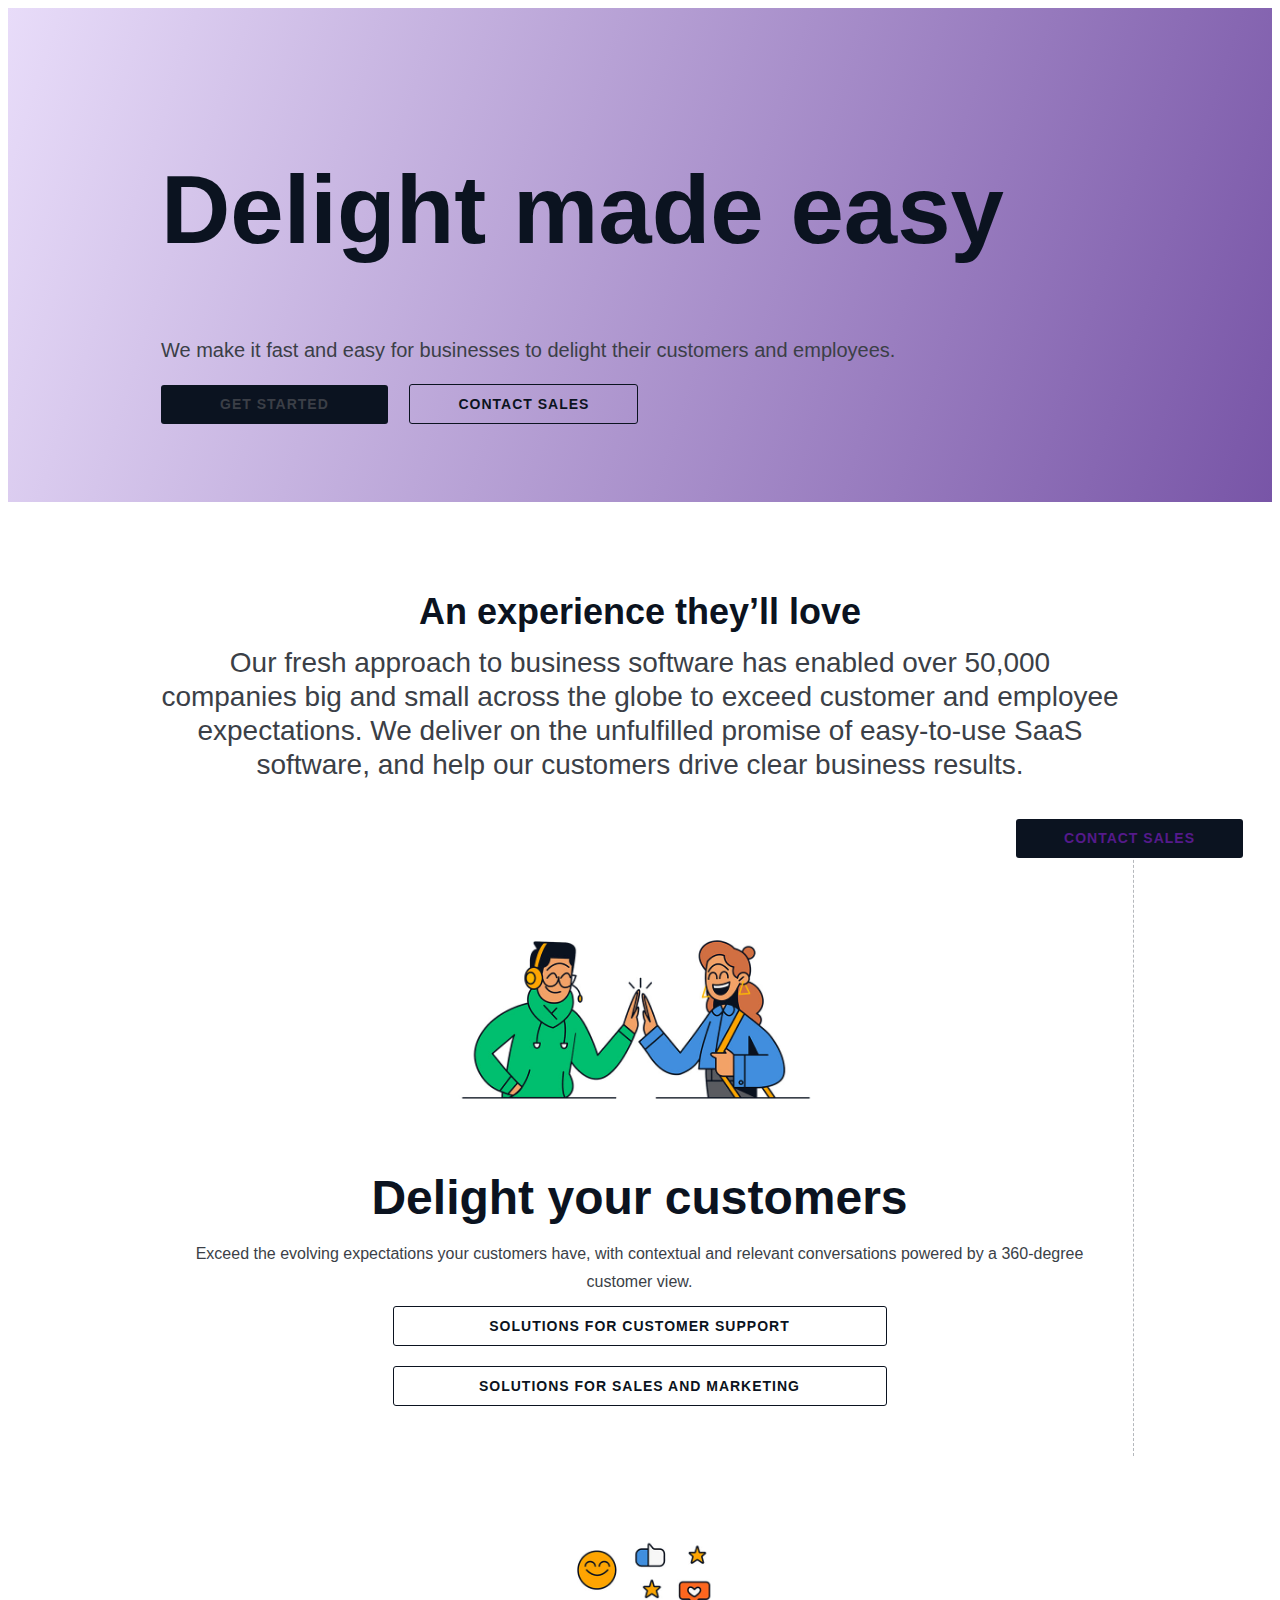
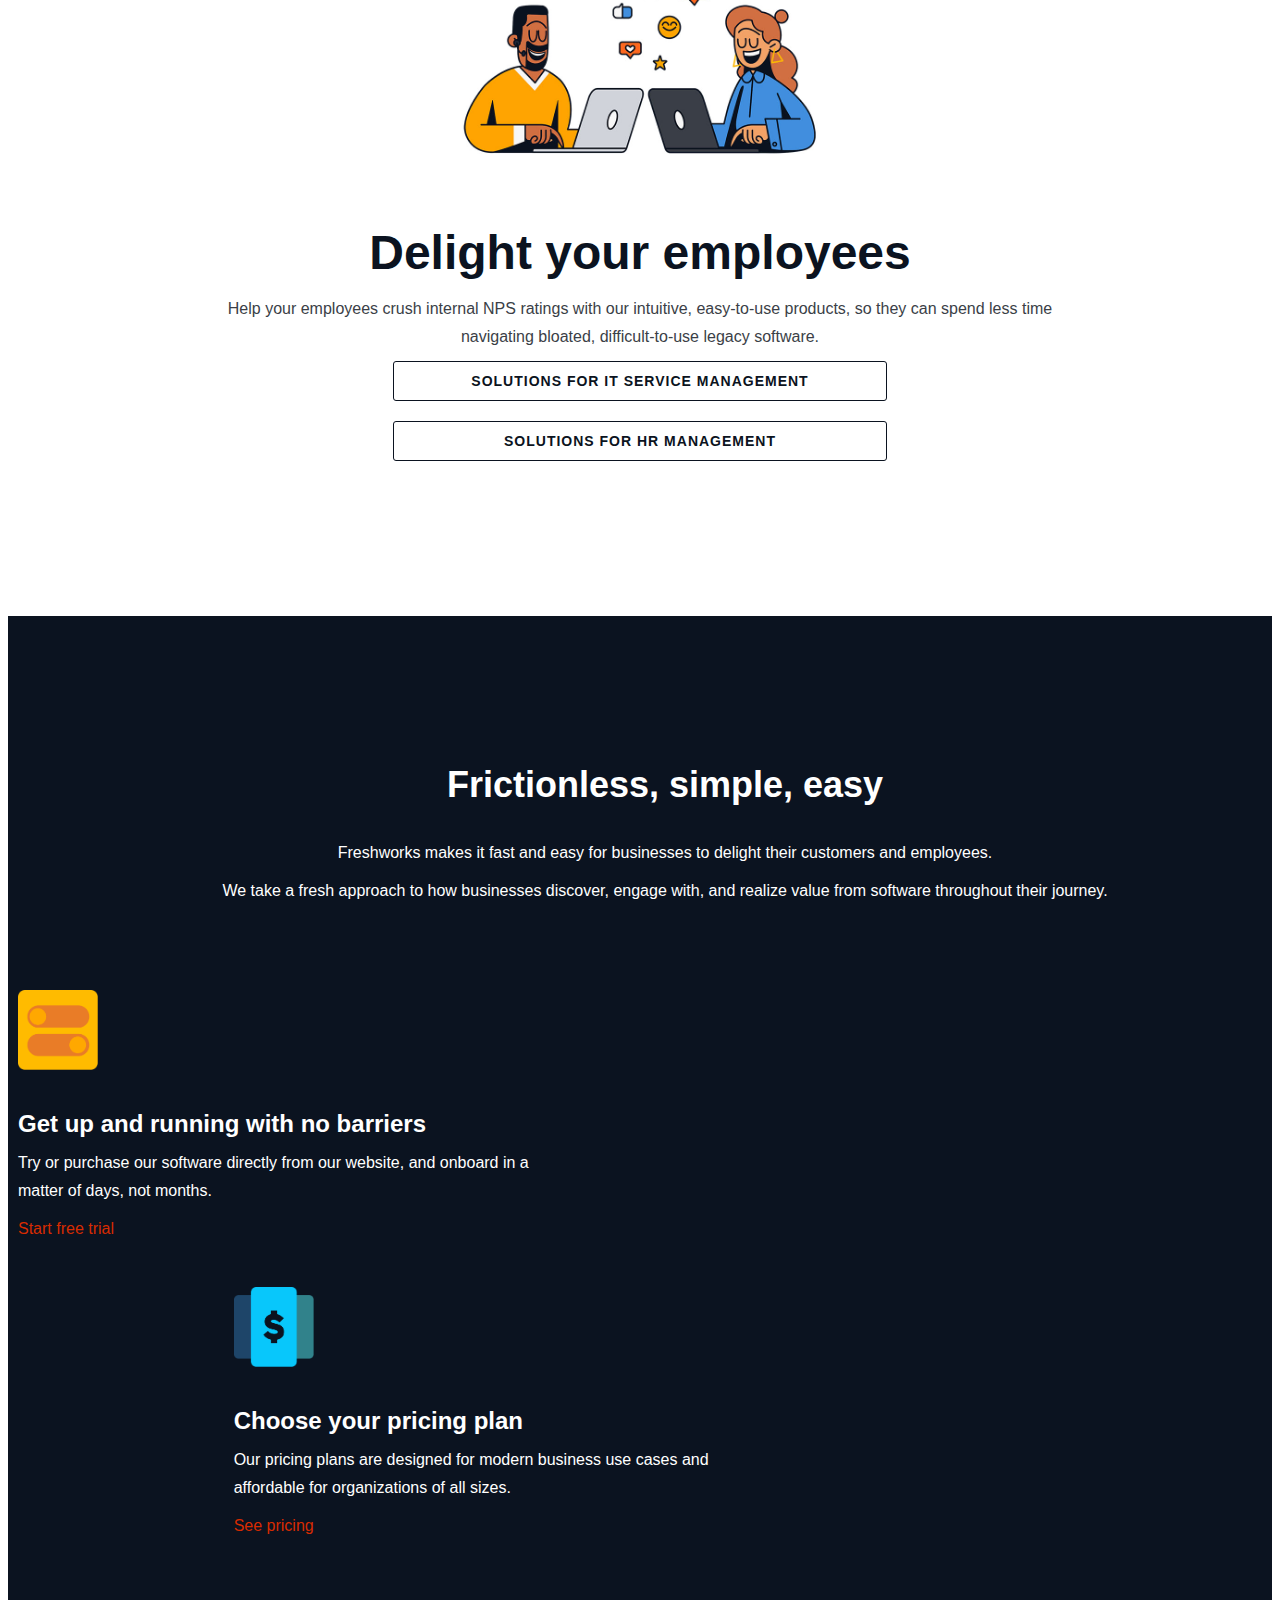
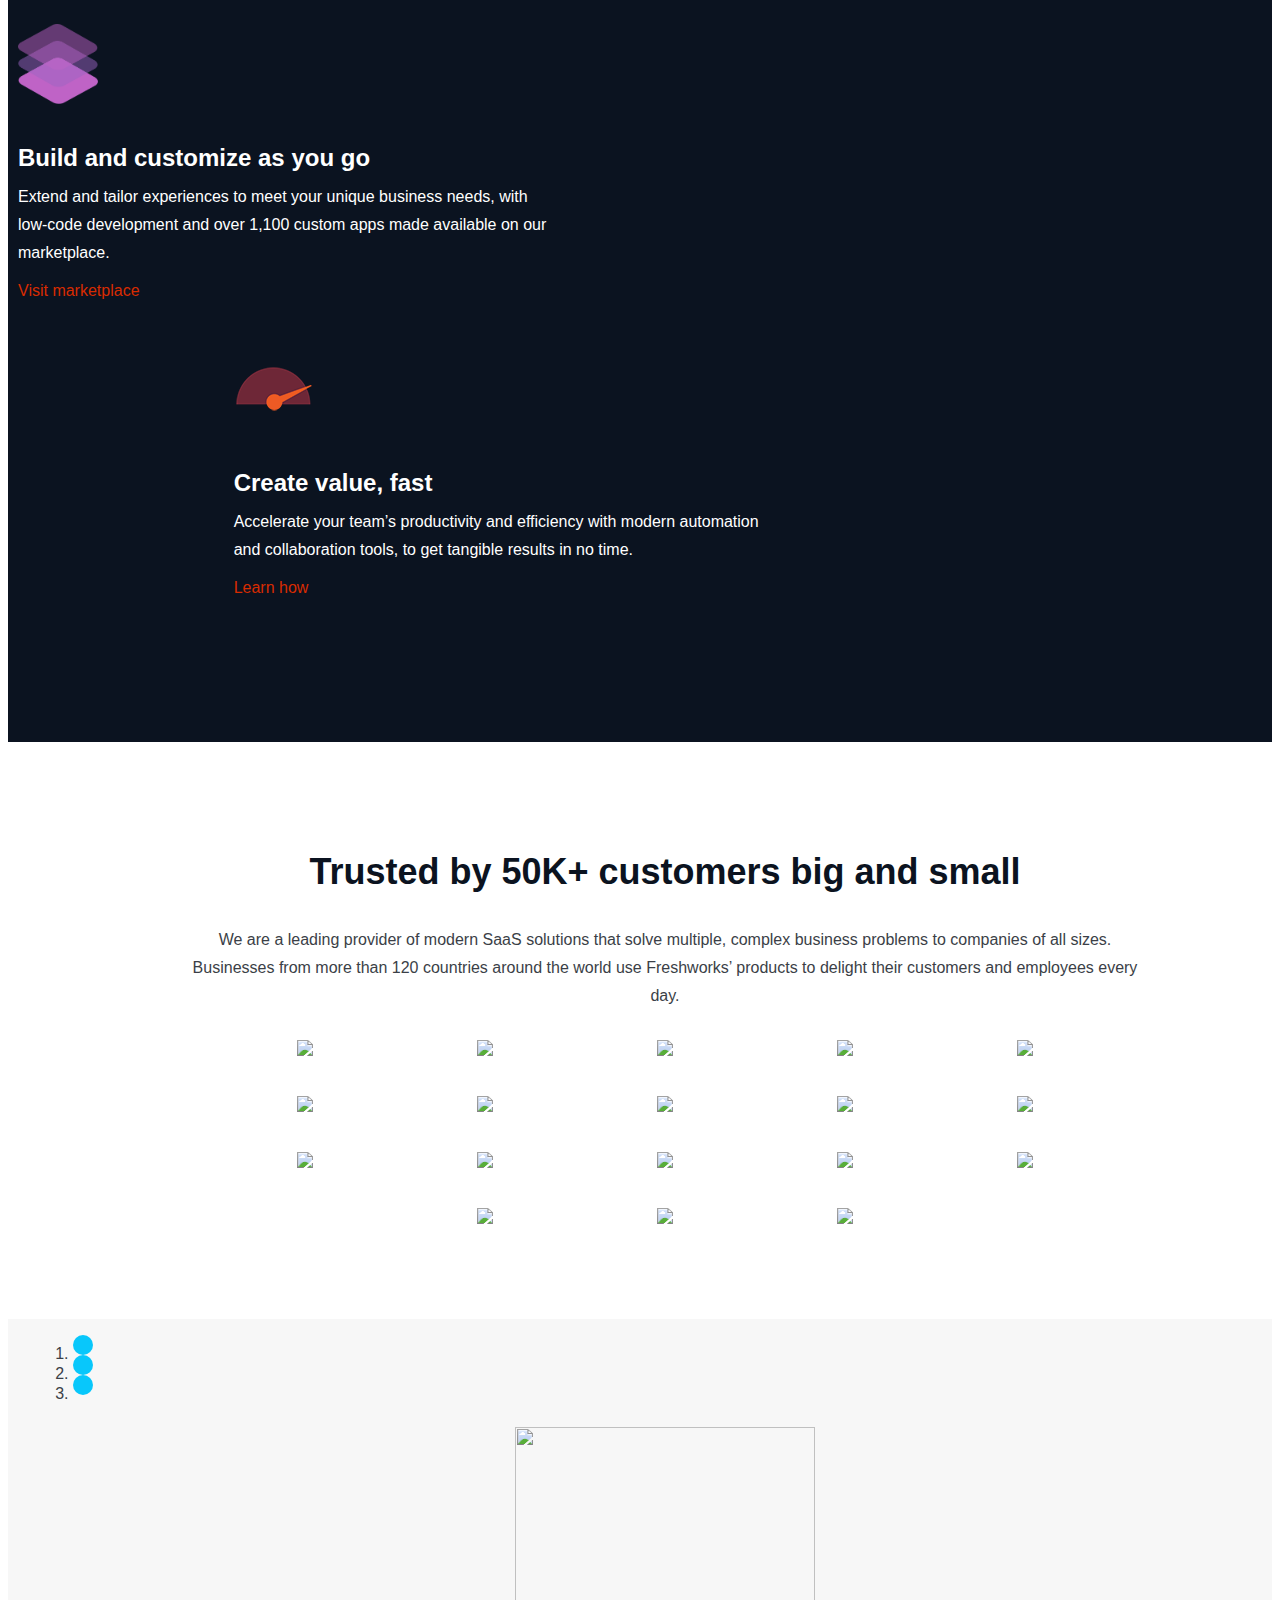
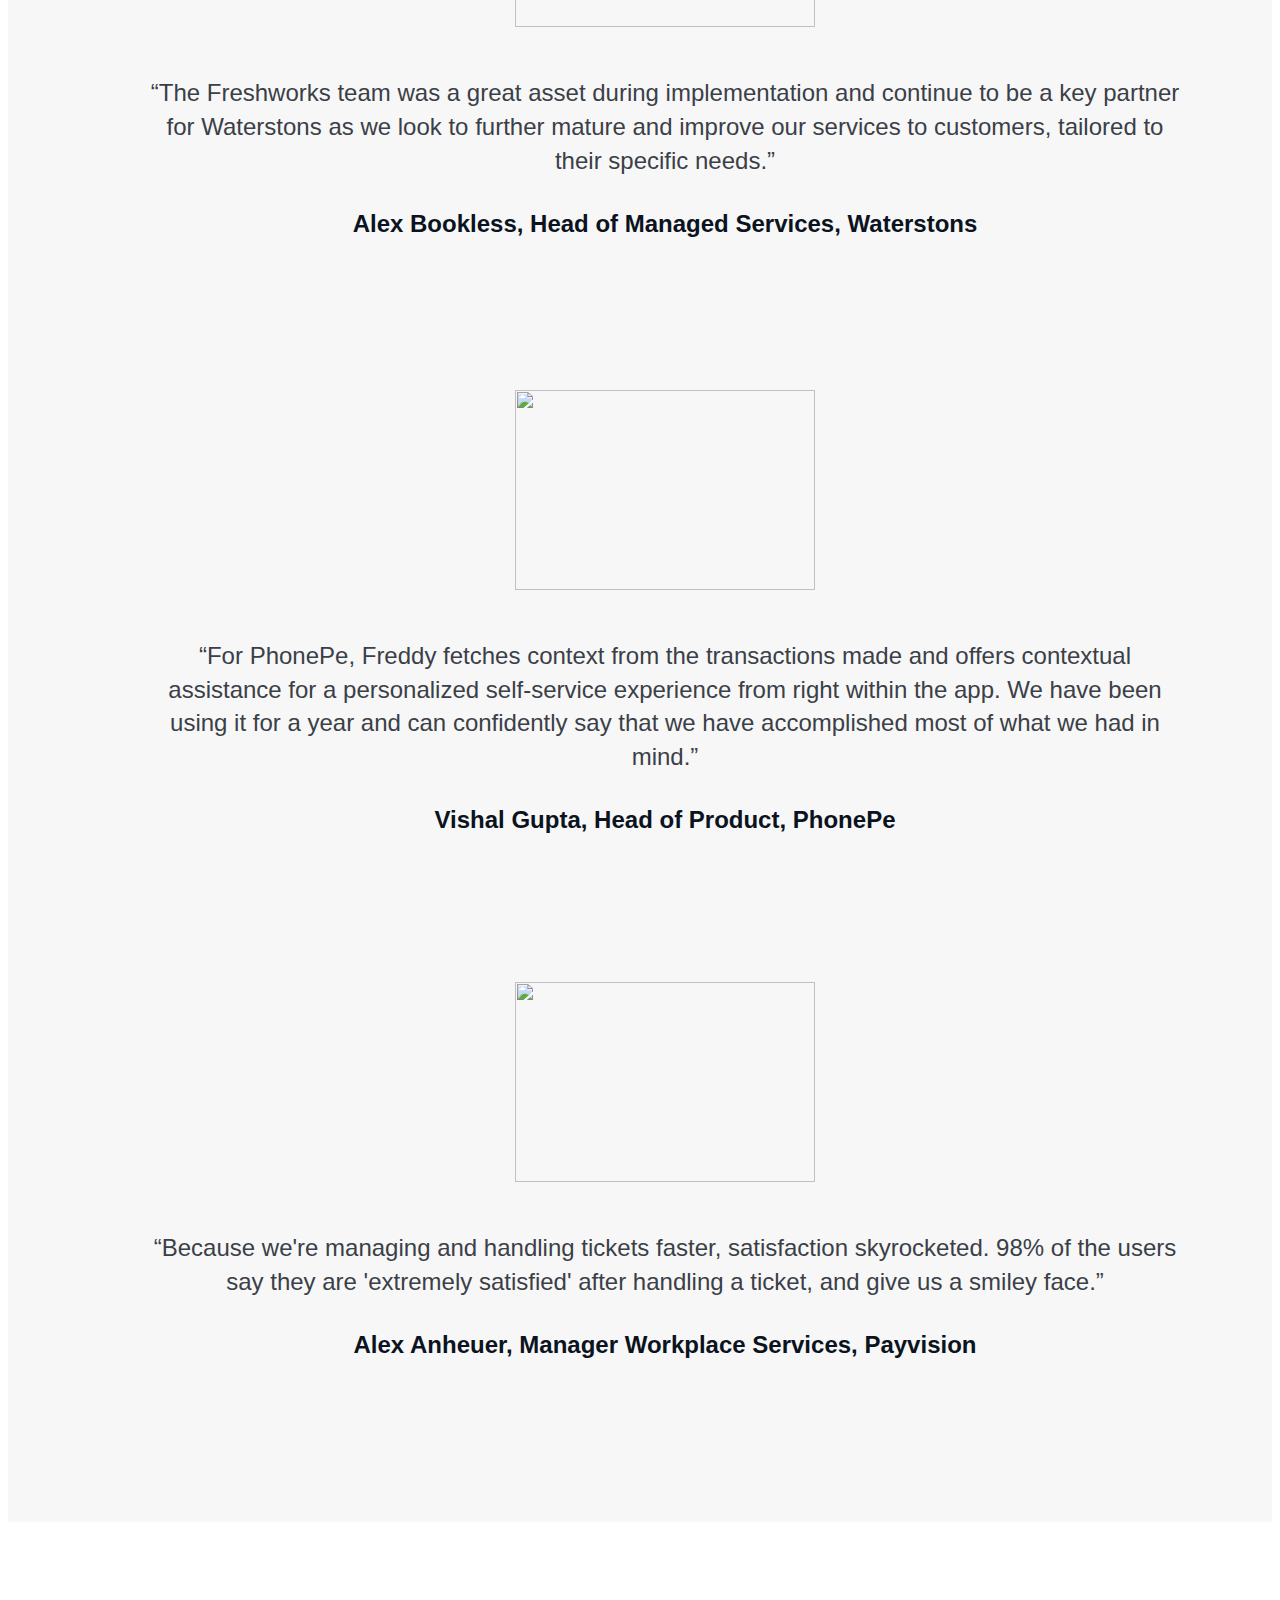
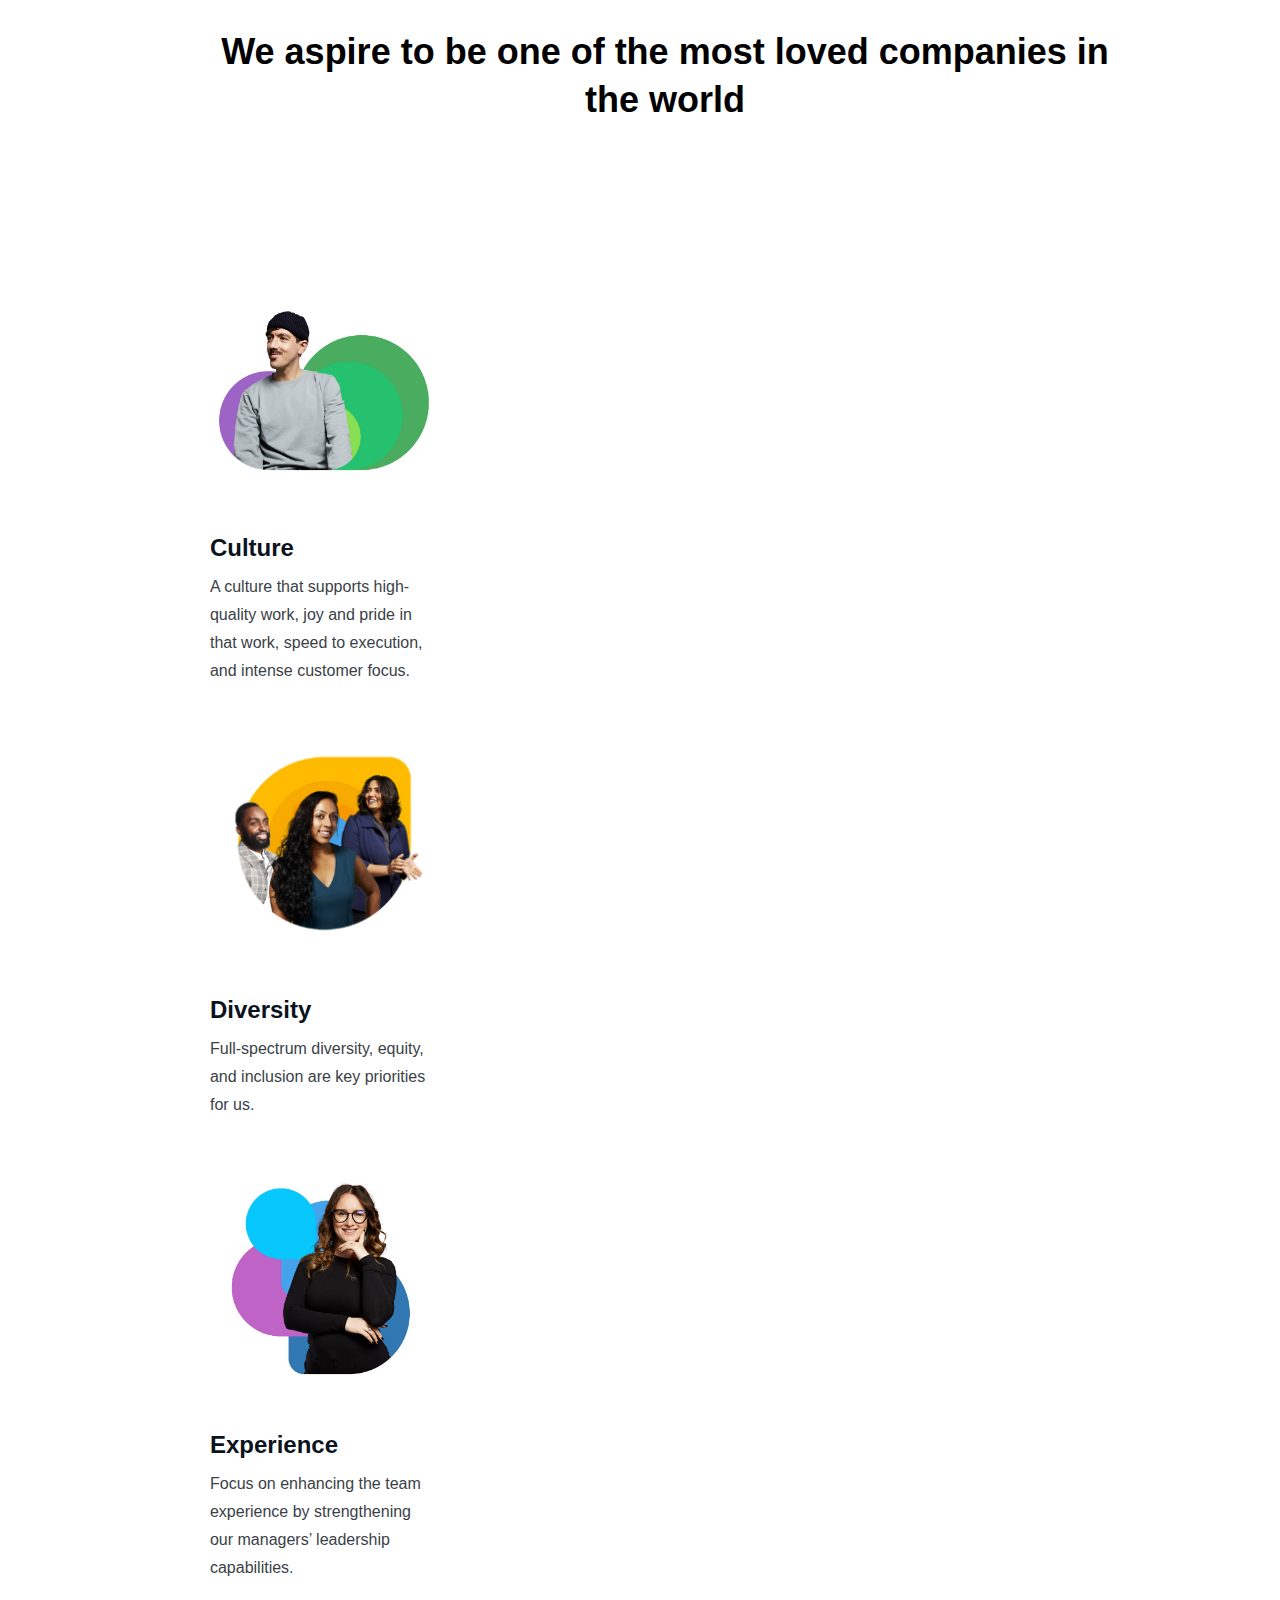
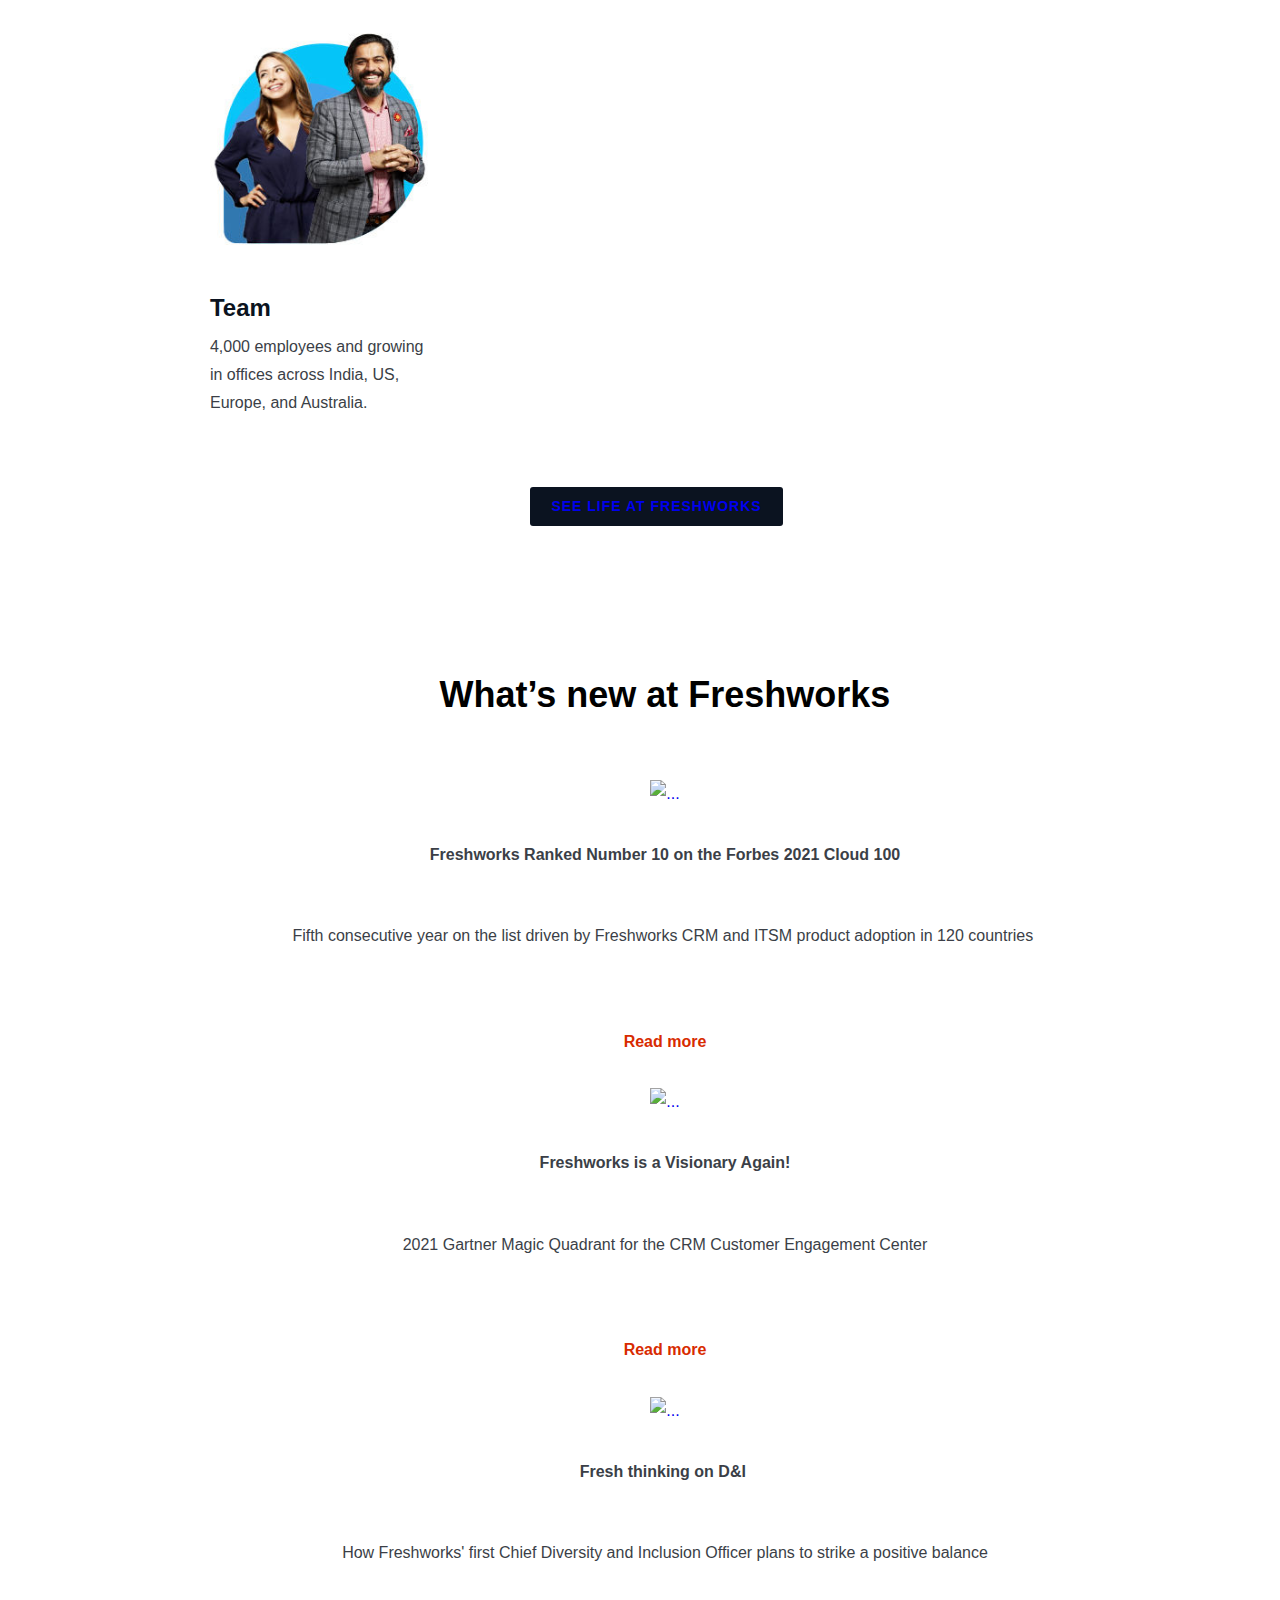
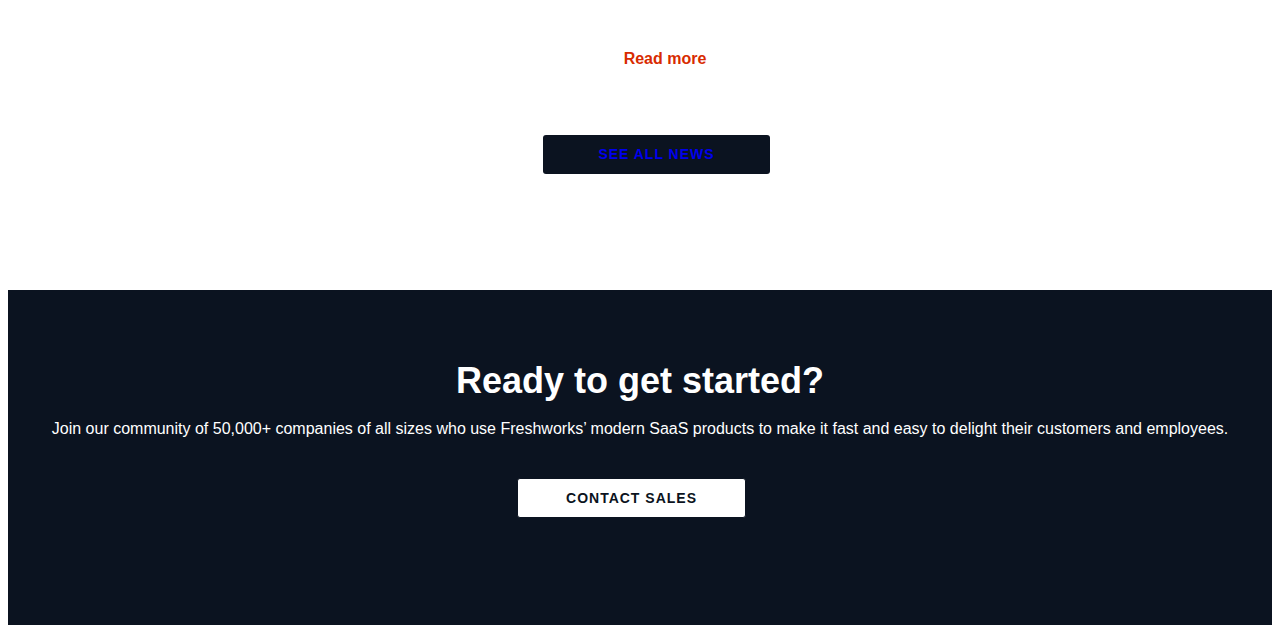
==== commit c143e598: "container final update" ====
--- a/index.html
+++ b/index.html
@@ -23,6 +23,9 @@
 
     <!--font awesome-->
     <script src="https://kit.fontawesome.com/db76c3a070.js" crossorigin="anonymous"></script>
+
+    <!-- favicon icon -->
+    <link rel="icon" href="images/favicon.png" type="image/png" sizes="16x16">
    
 </head>
 
@@ -47,7 +50,7 @@
         </div>
     </section>
     <section class="class2">
-        <div class="container">
+        <div style="padding: 0 0;" class="container">
             <h2 class="align-h2">An experience they’ll love</h2>
             <p class="para-section-2">Our fresh approach to business software has enabled over 50,000 companies big and
                 small across the globe
--- a/css/styles.css
+++ b/css/styles.css
@@ -587,7 +587,7 @@
   .class5{
     padding: 0 0;
   }
-  
+
 }
 .align-left {
   text-align: left;
@@ -677,9 +677,7 @@
 
 .blur{
   animation:Fadein 1.5s ease-in;
-  /* scroll-behavior: smooth; */
-  /* z-index: -100;
-  transform: translateZ(0); */
+  
 }
 @keyframes Fadein {
   0% {
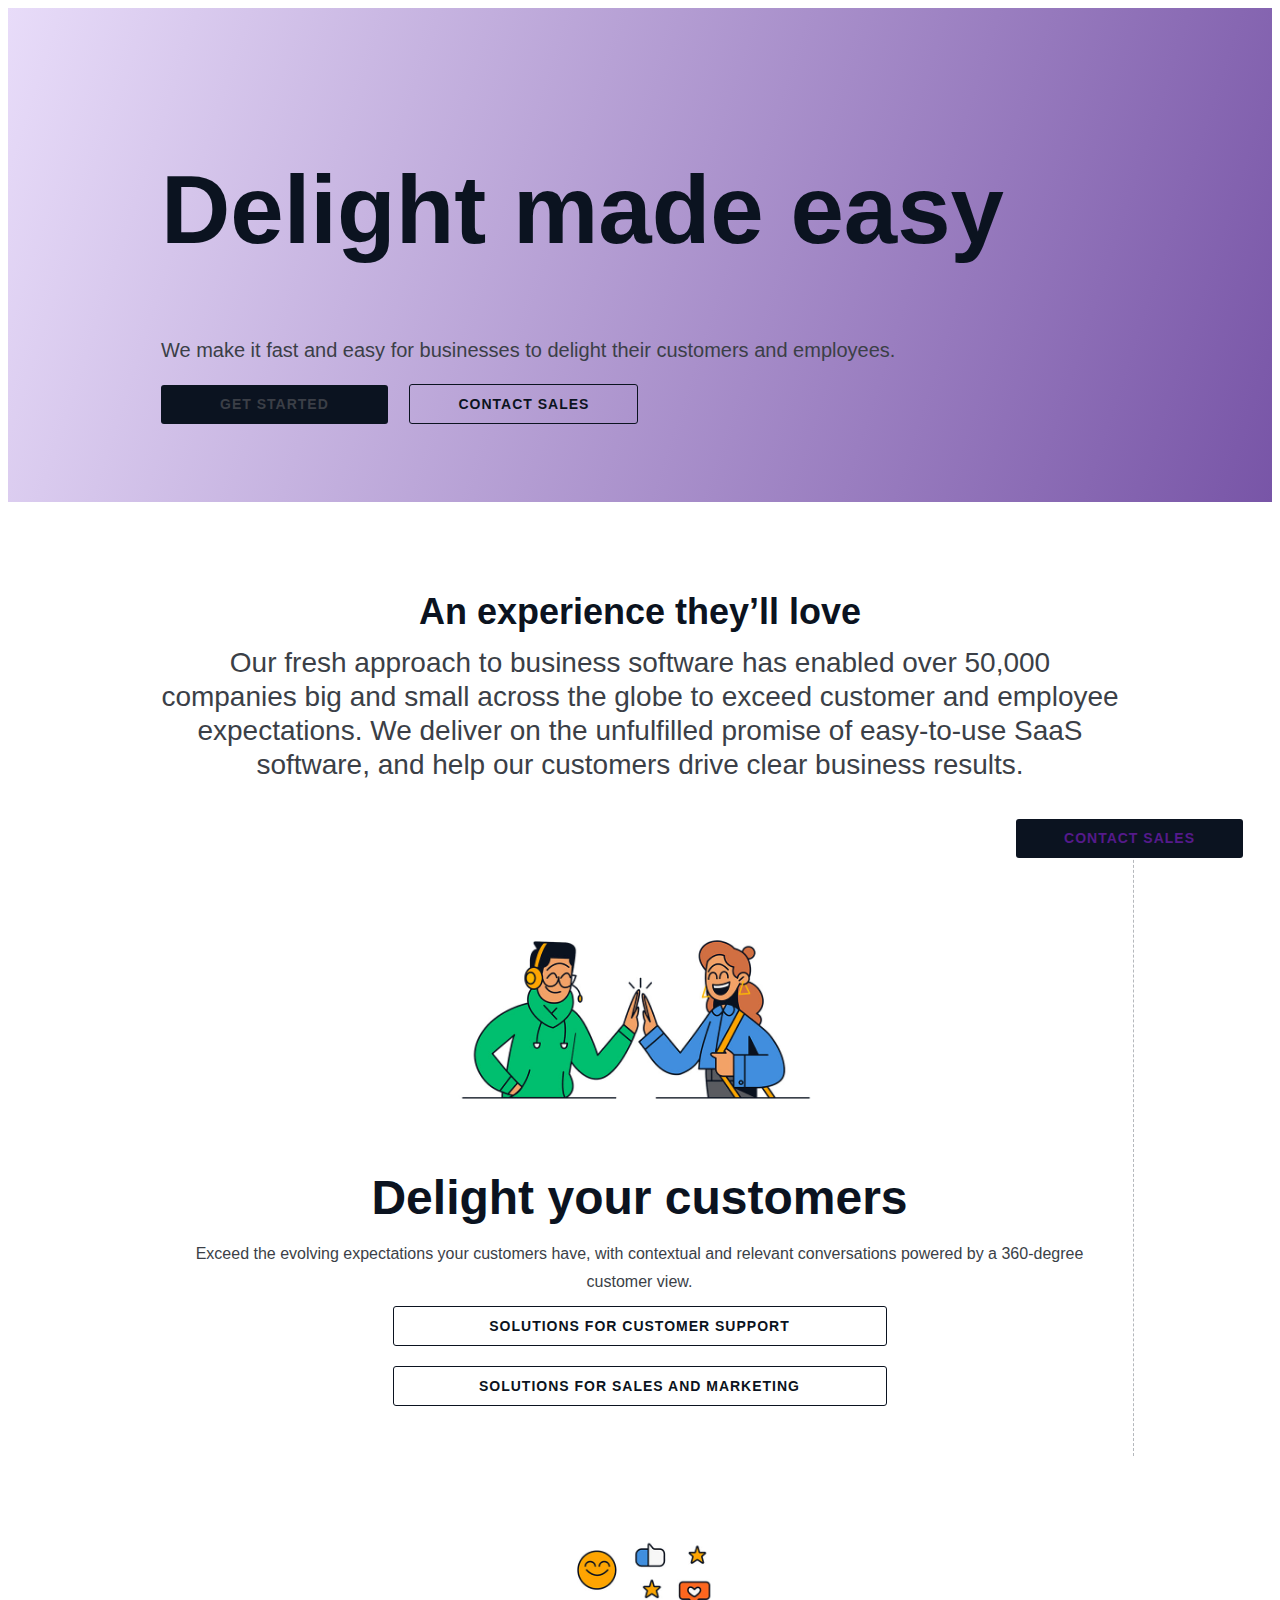
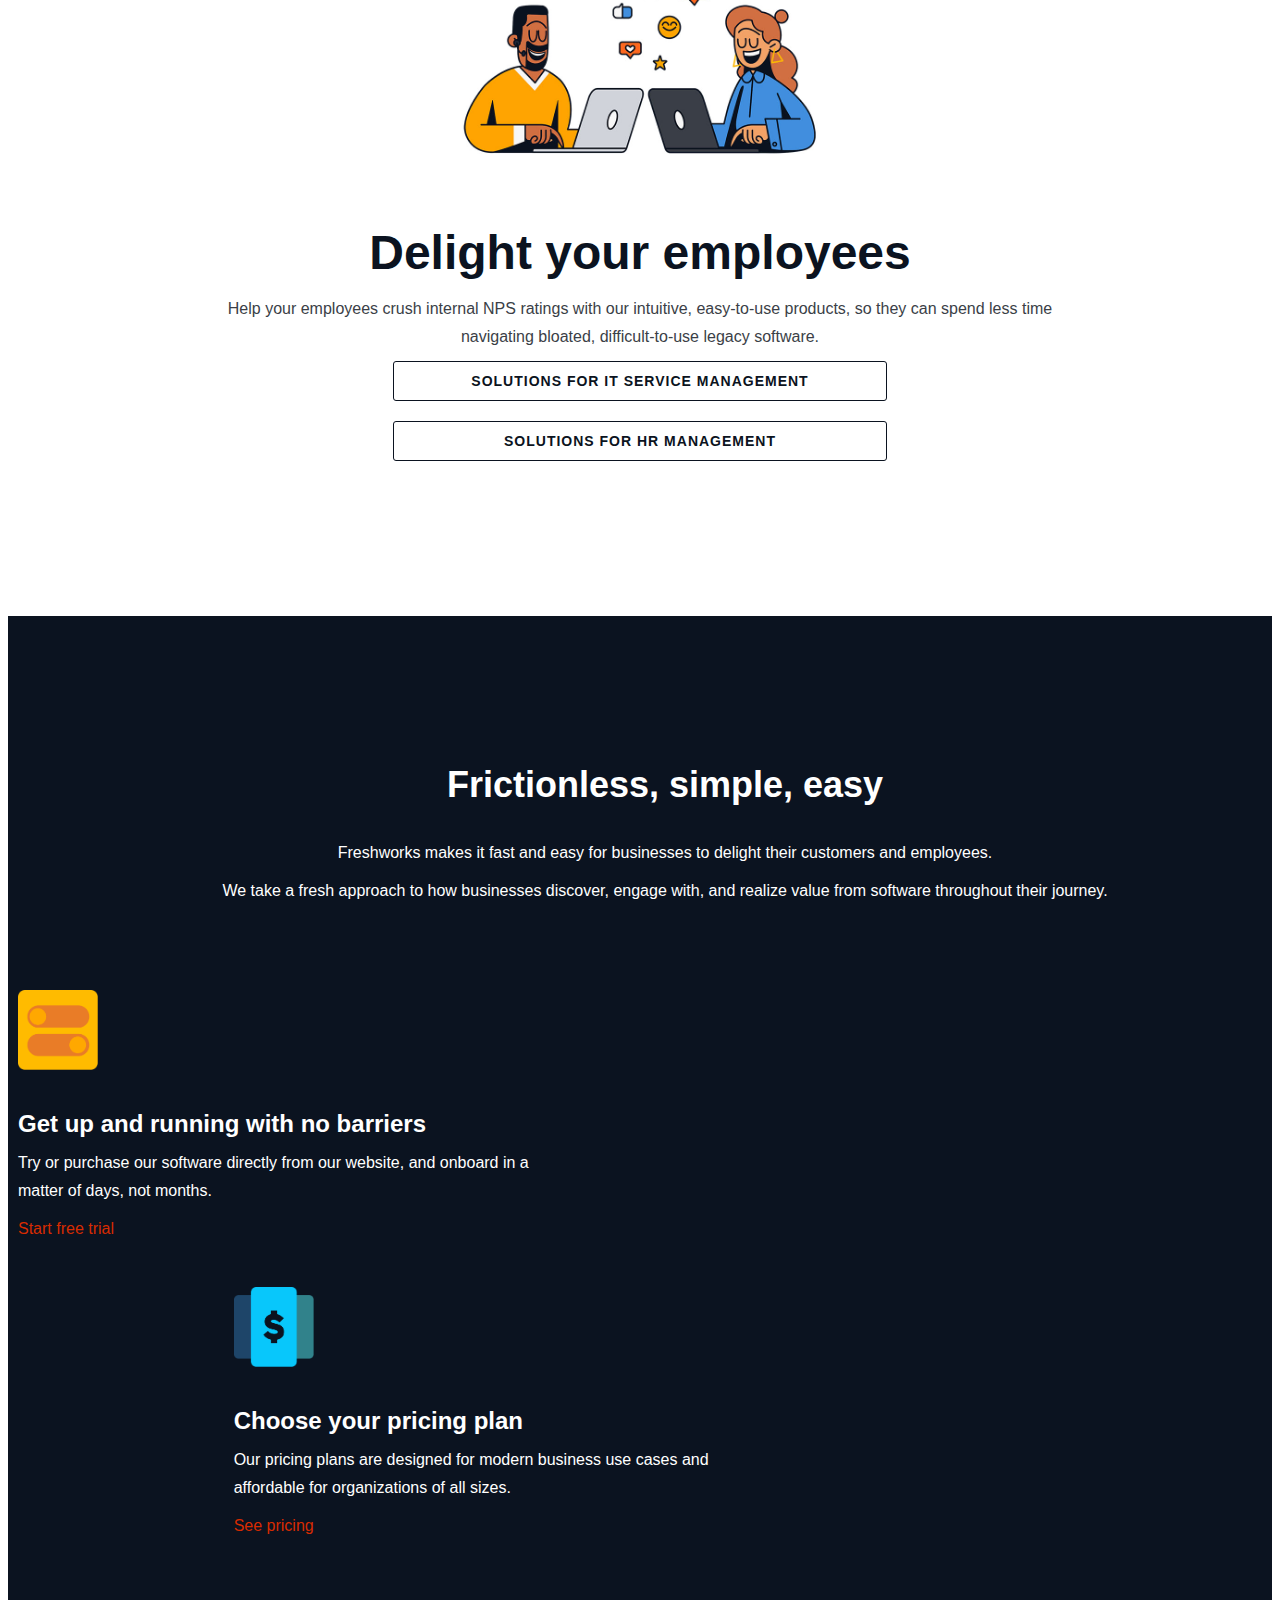
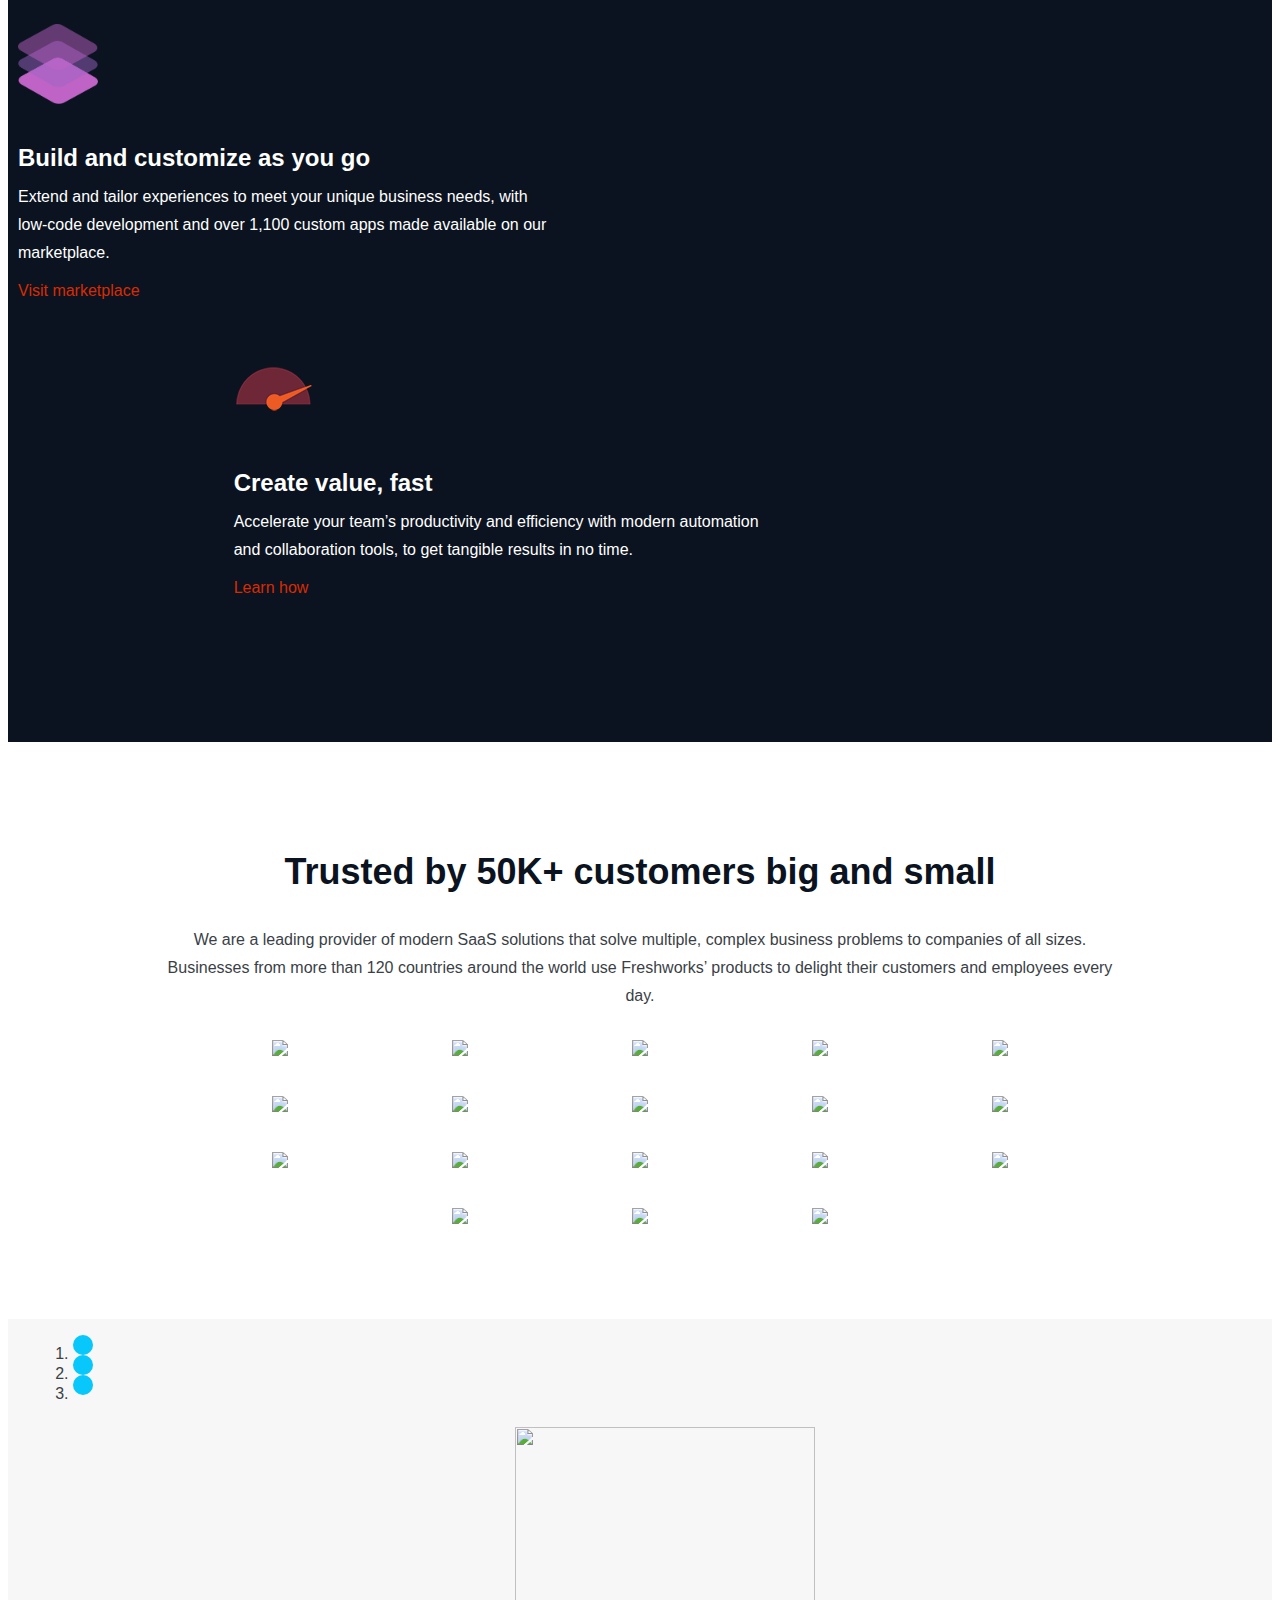
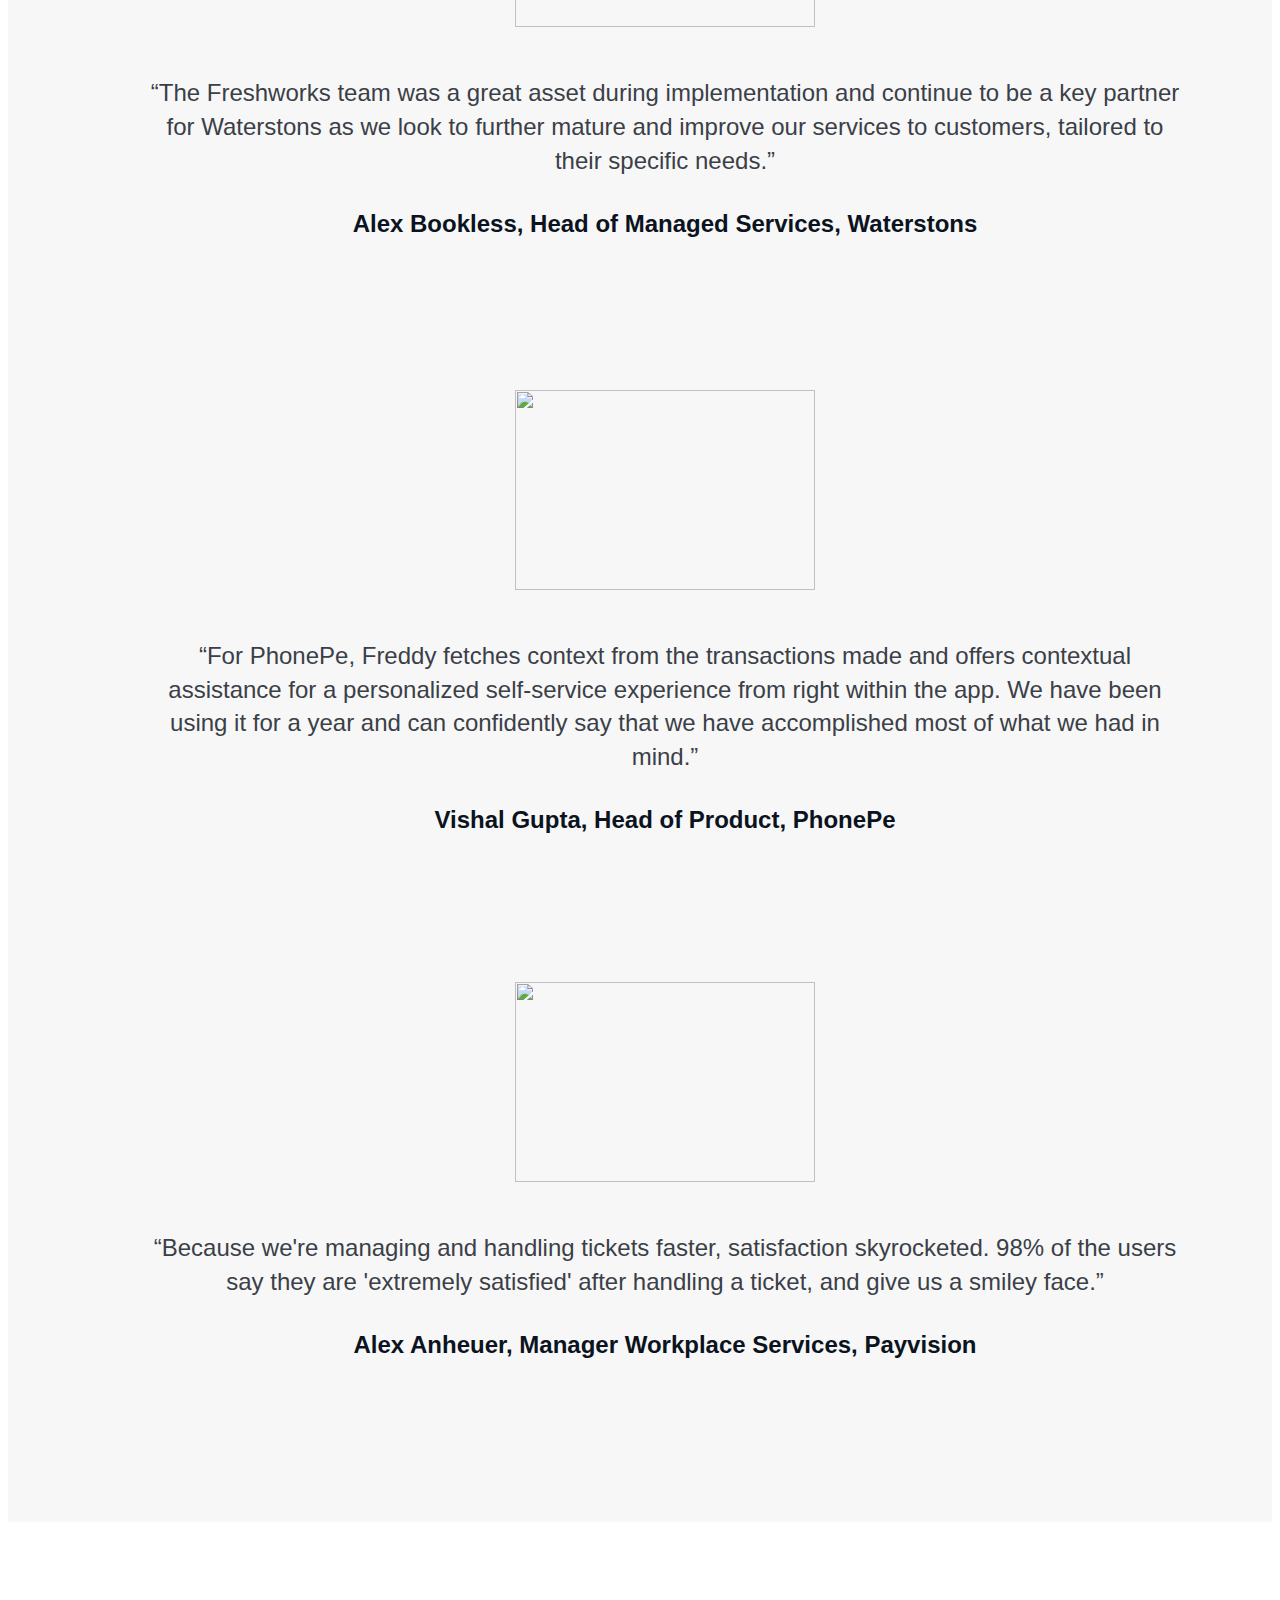
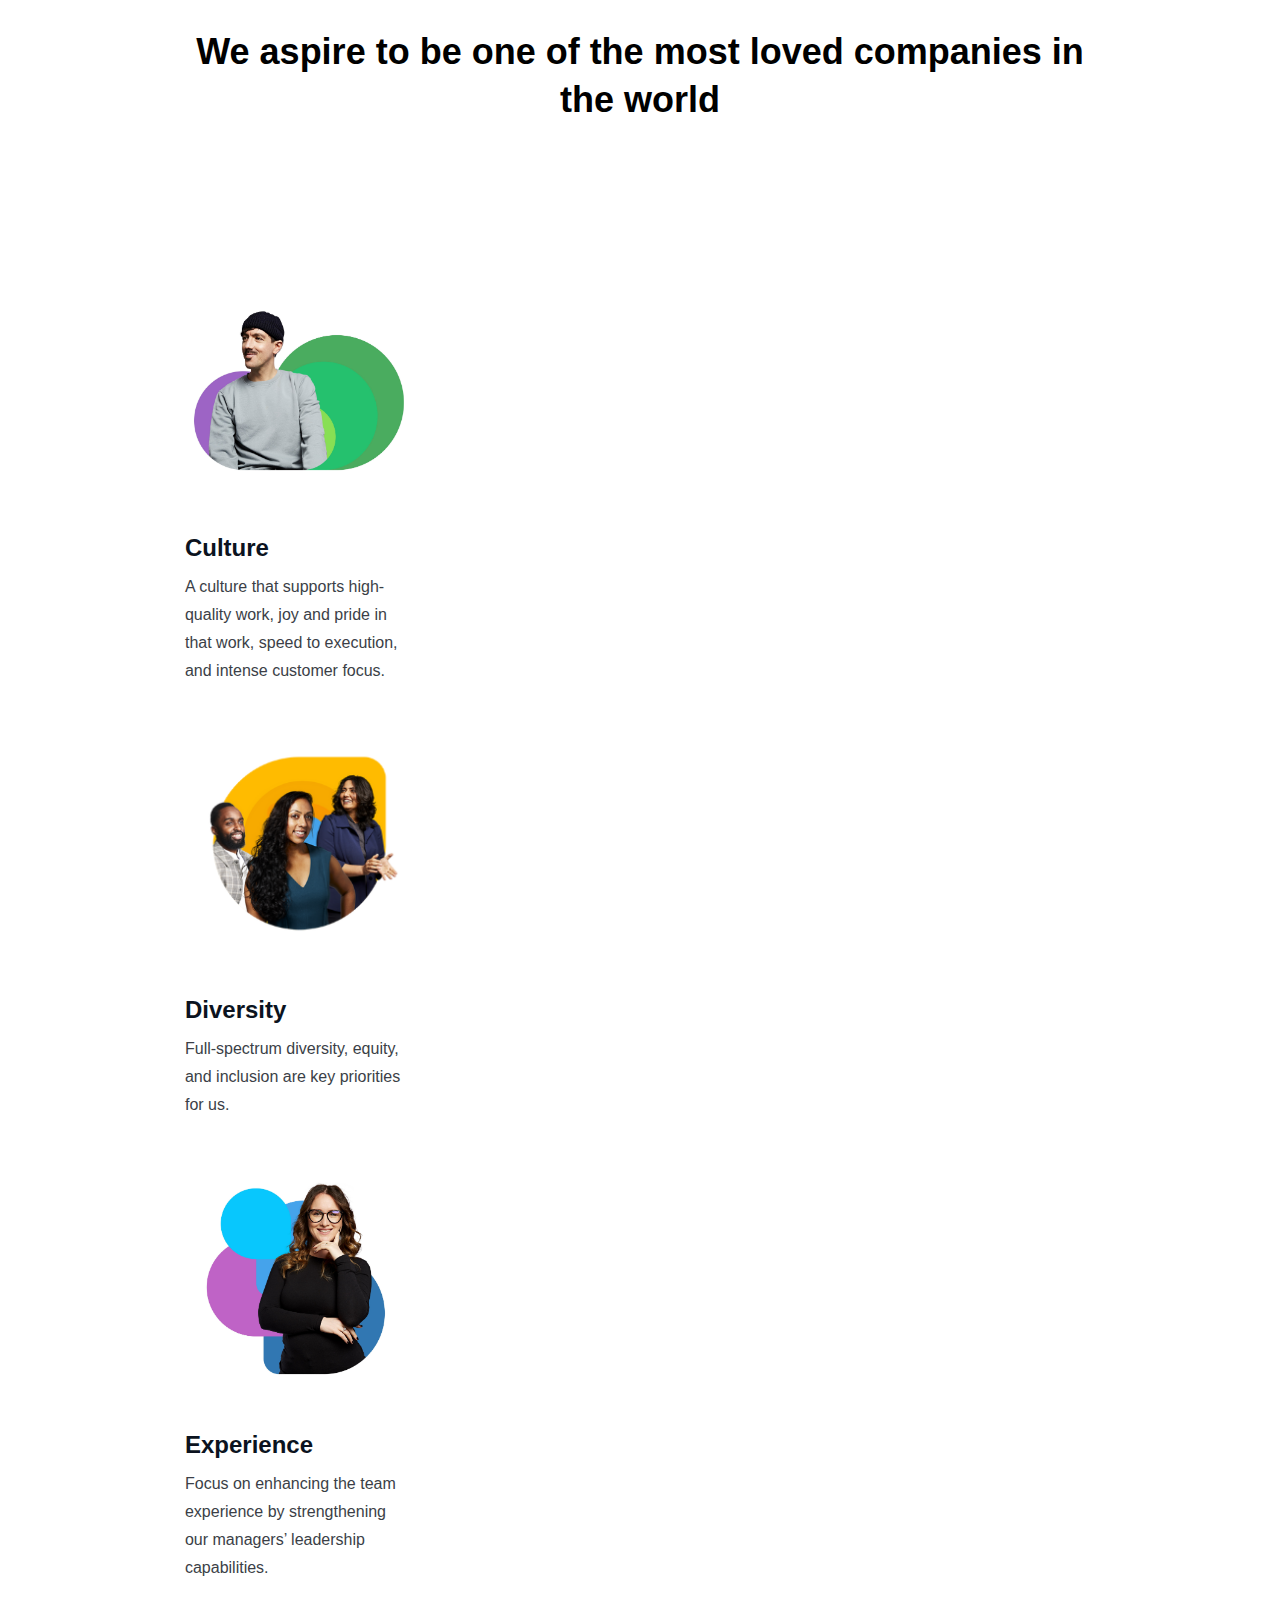
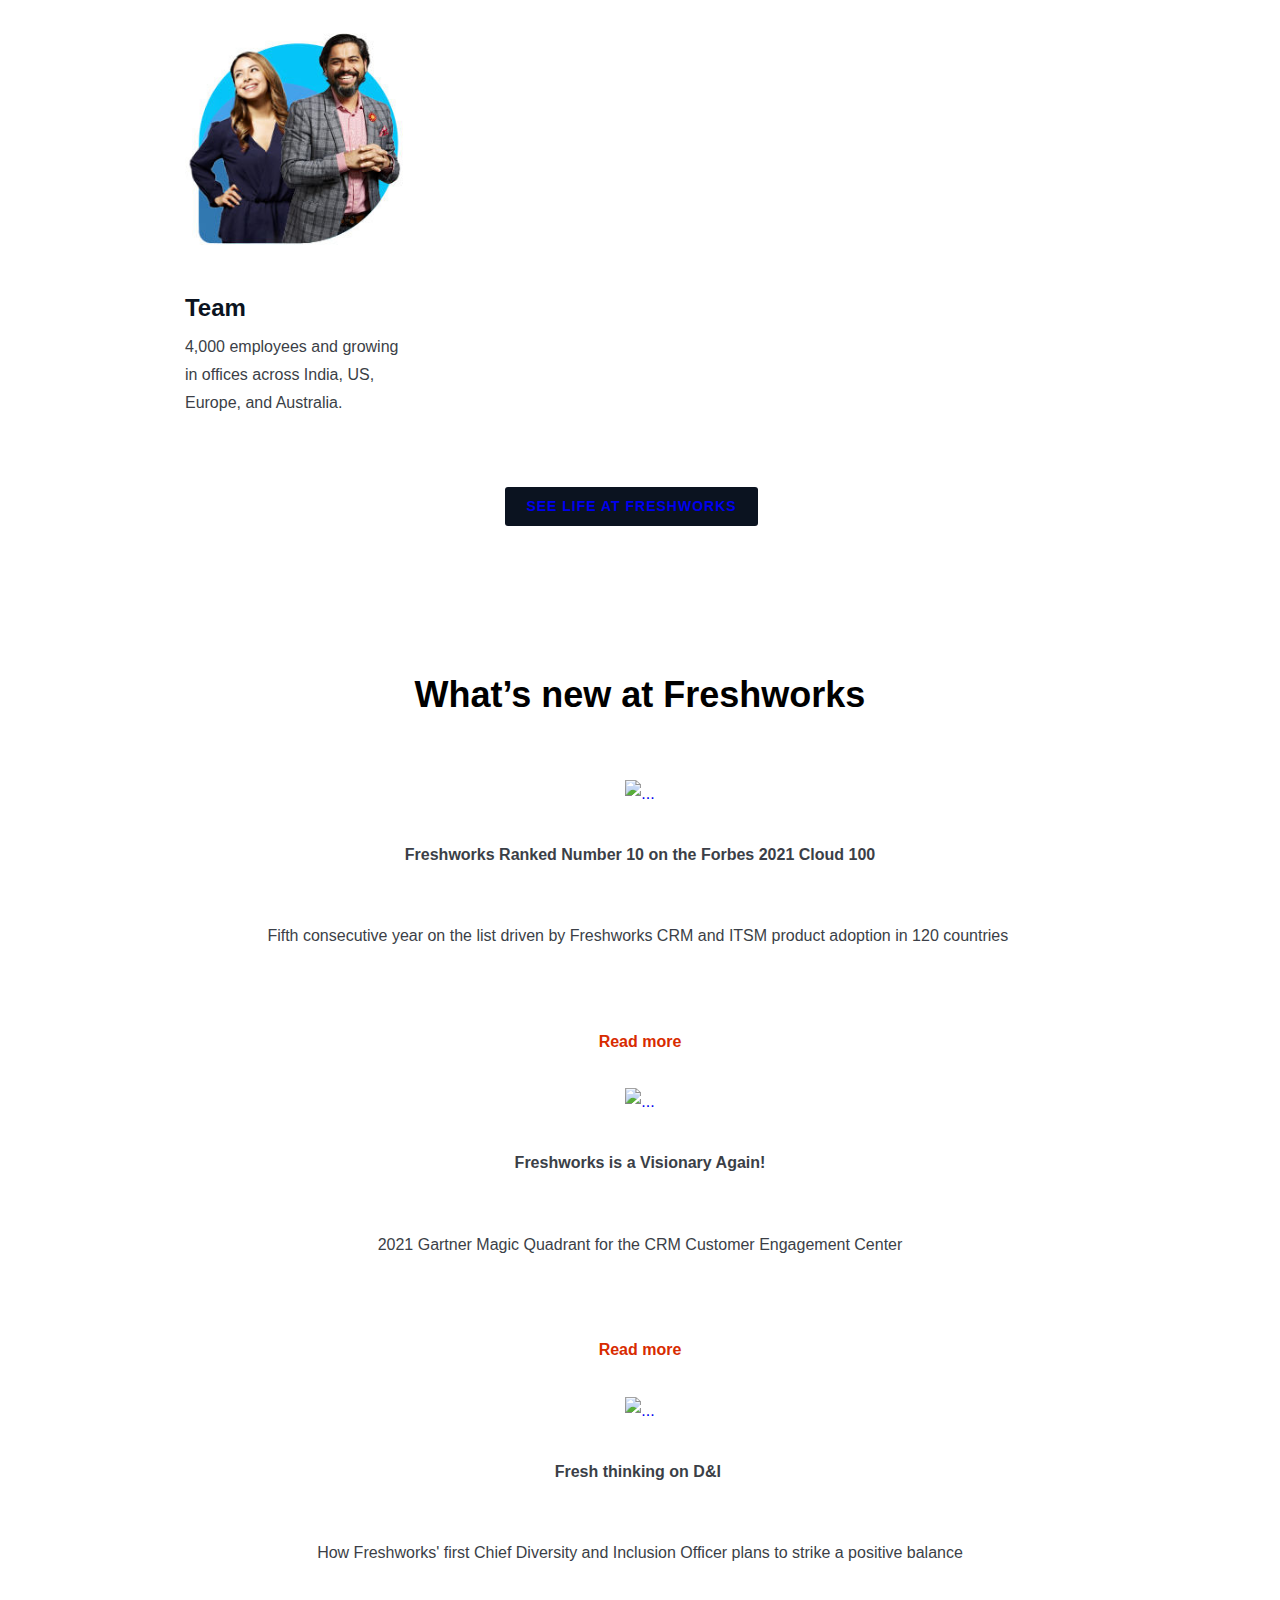
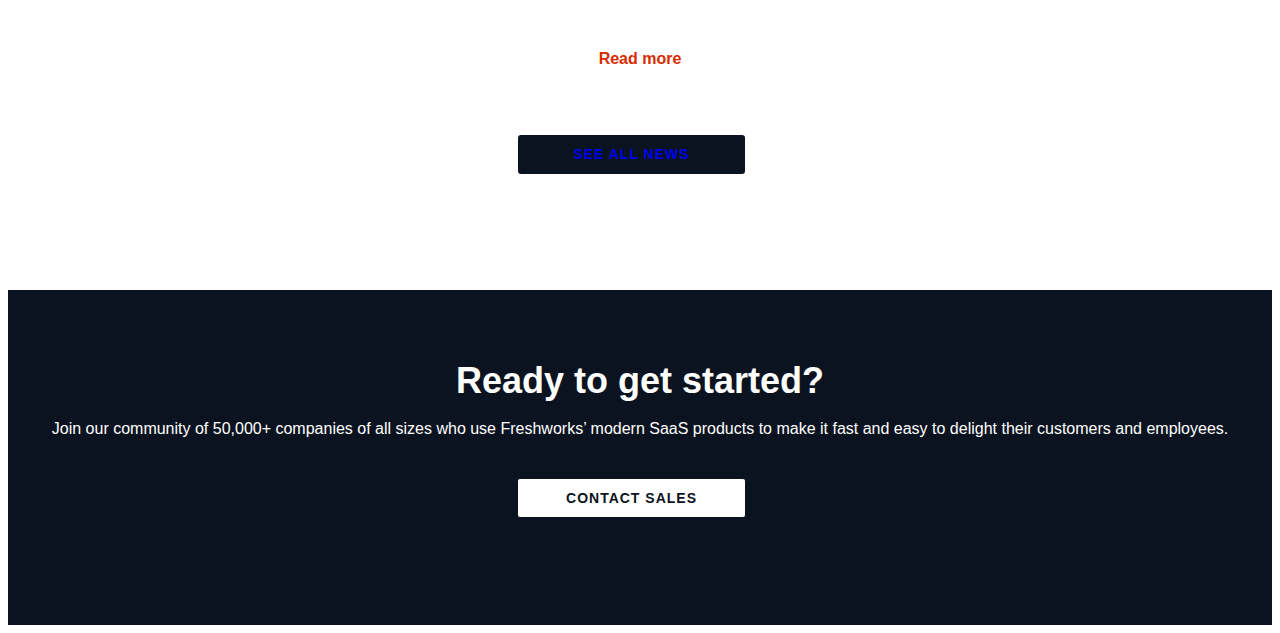
==== commit 26cc2ec1: "final iphone responsive" ====
--- a/index.html
+++ b/index.html
@@ -30,6 +30,7 @@
 </head>
 
 <body>
+    <!-- --------------------------------SECTION 1 STARTS---------------------------------- -->
     <section class="class1">
         <div style="height: 100; width: 100%;" class="bg-img"></div>
         <div class="std-page">
@@ -49,6 +50,11 @@
             </div>
         </div>
     </section>
+    <!-- --------------------------------SECTION 1 ENDS---------------------------------- -->
+
+
+    <!-- --------------------------------SECTION 2 STARTS--------------------------------- -->
+
     <section class="class2">
         <div style="padding: 0 0;" class="container">
             <h2 class="align-h2">An experience they’ll love</h2>
@@ -97,6 +103,9 @@
             </div>
         </div>
     </section>
+    <!-- --------------------------------SECTION 2 ENDS---------------------------------- -->
+
+
     <!-- --------------------------------SECTION 3  STARTS---------------------------------- -->
     <section class="class3  section-3-spacing">
         <div class=" std-page container space">
@@ -159,7 +168,7 @@
     <!-- --------------------------------SECTION 4  STARTS---------------------------------- -->
 
     <section class="class4 ">
-        <div class="std-page container sec-width">
+        <div style="padding: 0 0;" class="std-page container sec-width">
             <div class="l-section-heading align-center">
                 <h2>Trusted by 50K+ customers big and small</h2>
                 <p>We are a leading provider of modern SaaS solutions that solve multiple, complex business problems to
@@ -279,10 +288,10 @@
                         <div class="row testimonial-card all-center">
                             <div class="col-md-12 testimonial-content">
                                 <div class="testimonial-logo all-center">
-                                    <!-- <img src="images/asset6.png" alt=""> -->
+                                    
                                     <img  style="width:300px;height:200px" class="img-fluid user-logo blur"
                                         src="images/user-logo1.PNG" alt="">
-                                    <!-- <img src="images/asset7.png" alt=""> -->
+                                   
                                 </div>
                                 <p class="testimonial-quote">
                                     “The Freshworks team was a great asset during implementation and continue to be a
@@ -303,10 +312,10 @@
                         <div class="row testimonial-card all-center">
                             <div class="col-md-12 testimonial-content">
                                 <div class="testimonial-logo all-center">
-                                    <!-- <img src="images/asset6.png" alt=""> -->
+                                   
                                     <img style="width:300px;height:200px" class="img-fluid user-logo blur"
                                         src="images/user-logo2.PNG" alt="">
-                                    <!-- <img src="images/asset7.png" alt=""> -->
+                                    
                                 </div>
                                 <p class="testimonial-quote">
                                     “For PhonePe, Freddy fetches context from the transactions made and offers
@@ -327,10 +336,10 @@
                         <div class="row testimonial-card all-center">
                             <div class="col-md-12 testimonial-content">
                                 <div class="testimonial-logo all-center">
-                                    <!-- <img src="images/asset6.png" alt=""> -->
+                                    
                                     <img style="width:300px;height:200px" class="img-fluid user-logo blur"
                                         src="images/user-logo3.PNG" alt="">
-                                    <!-- <img src="images/asset7.png" alt=""> -->
+                                    
                                 </div>
                                 <p class="testimonial-quote">
                                     “Because we're managing and handling tickets faster, satisfaction skyrocketed. 98%
@@ -354,9 +363,9 @@
 
     <!-- --------------------------------SECTION 6 STARTS---------------------------------- -->
 
-    <!-- <section class="class6"></section> -->
+  
     <section id="" class="class6">
-        <div class="std-page container ">
+        <div  style="padding: 0 0;" class="std-page container ">
             <div class="sec6-heading">
                 <h2 class="align-center">We aspire to be one of the most loved companies in the world</h2>
                 <p>&nbsp;</p>
@@ -399,8 +408,13 @@
             </div>
         </div>
     </section>
-    <section id="" class="class6">
-        <div class="std-page container ">
+    <!-- --------------------------------SECTION 6 ENDS---------------------------------- -->
+
+    <!-- --------------------------------SECTION 7 STARTS---------------------------------- -->
+
+
+    <section  class="class6">
+        <div  style="padding: 0 0;" class="std-page container ">
             <div class="sec6-heading">
                 <h2 class="align-center">What’s new at Freshworks</h2>
             </div>
@@ -412,7 +426,7 @@
                         </a>
                         <a href="#">
                             <div class="card-body">
-                                <!-- <h5 class="card-title">Card title</h5> -->
+                                
                                 <p class="align-center"><strong>Freshworks Ranked Number 10 on the Forbes 2021 Cloud
                                         100</strong></p>
                                 <p class="card-p">Fifth consecutive year on the list driven by Freshworks CRM and ITSM
@@ -430,7 +444,7 @@
                         <a href="#"><img src="images/card2.png" class="card-img-top blur" alt="..."></a>
                         <a href="#">
                             <div class="card-body">
-                                <!-- <h5 class="card-title">Card title</h5> -->
+                               
                                 <p class="align-center adjust-p"><strong>Freshworks is a Visionary Again!</strong></p>
                                 <p class="card-p">2021 Gartner Magic Quadrant for the CRM Customer Engagement Center</p>
                                 <p "><a href=" #"><span class="forward-link link mt-xs"><strong>Read more</strong>
@@ -448,7 +462,7 @@
                     <a href="#"><img src="images/card3.png" class="card-img-top blur" alt="..."></a>
                     <a href="#">
                         <div class="card-body">
-                            <!-- <h5 class="card-title">Card title</h5> -->
+                            
                             <p class="align-center"><strong>Fresh thinking on D&amp;I&nbsp;</strong></p>
                             <p class="card-p">How Freshworks' first Chief Diversity and Inclusion Officer plans to
                                 strike a positive balance</p>
@@ -466,6 +480,10 @@
         </div>
         </div>
     </section>
+    <!-- --------------------------------SECTION 7 ENDS---------------------------------- -->
+
+    <!-- --------------------------------SECTION 8 STARTS---------------------------------- -->
+    
     <section class="class8">
 
         <div class="banner-cover" style="background: url(banner.png) ; ">
@@ -481,6 +499,8 @@
             </div>
         </div>
     </section>
+    <!-- --------------------------------SECTION 8 ENDS---------------------------------- -->
+
     <a href="" class="contact-sales-button hidden-small"><span style="margin-bottom:0;" class="button btn btn-dark "><i
                 style="color:white" class="far fa-envelope"></i> CONTACT SALES</span></a>
 
--- a/css/styles.css
+++ b/css/styles.css
@@ -1,6 +1,4 @@
-/* *,::after,::before{
-  box-sizing:inherit;
-} */
+
 body {
   font-family: Helvetica, sans-serif;
   font-weight: 400;
@@ -61,8 +59,7 @@
   width: 100%;
 }
 .class1 {
-  /* margin-top: 100px;
-  margin-right: 100px; */
+ 
   position: relative;
 }
 
@@ -71,7 +68,7 @@
   padding-top: 6%;
 }
 .start-left-box {
-  /* padding: 0 100px 40px; */
+  
   padding: 0px 100px 100px;
   position: relative;
   bottom: 50px;
@@ -122,7 +119,7 @@
   line-height: 0;
   margin-top: -97px;
   right: 100px;
-  /* animation: blur 2s linear 0.25s ; */
+ 
 }
 .wrap-img .img-align-bottom {
   position: absolute;
